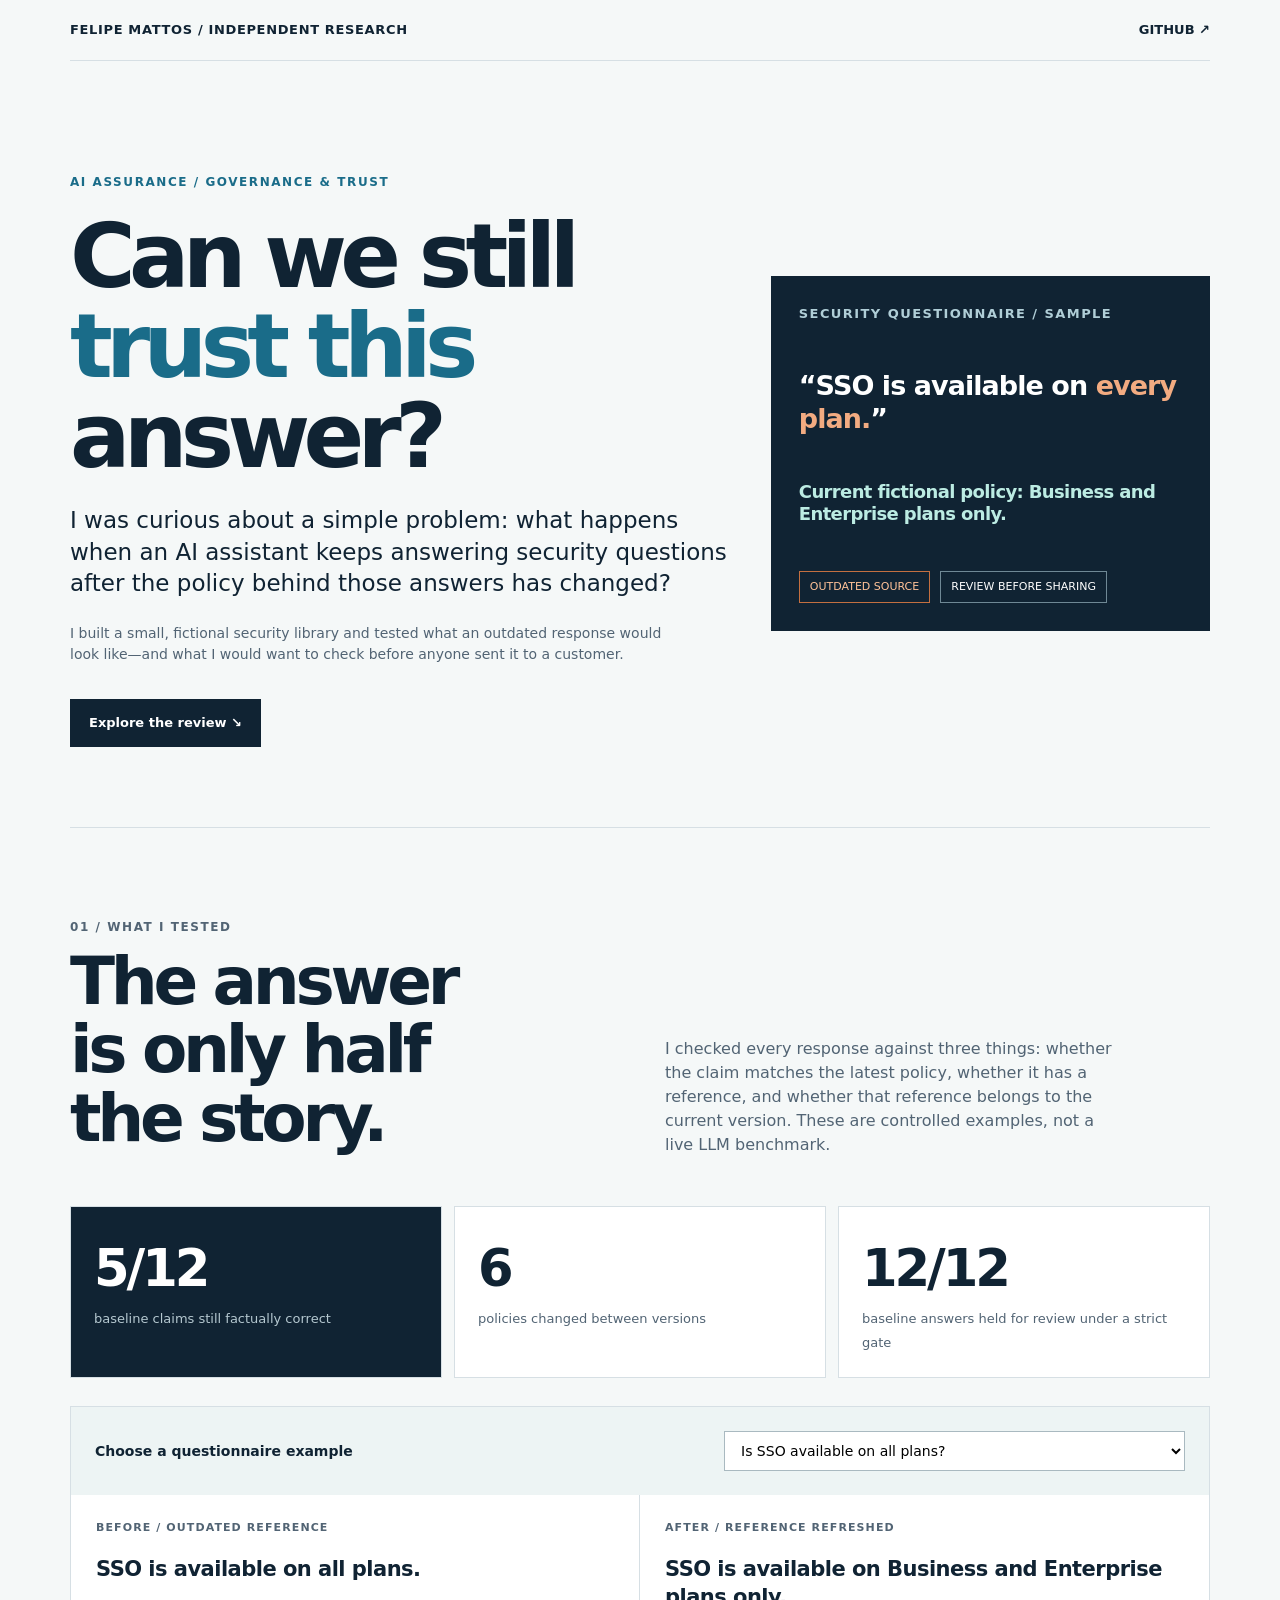
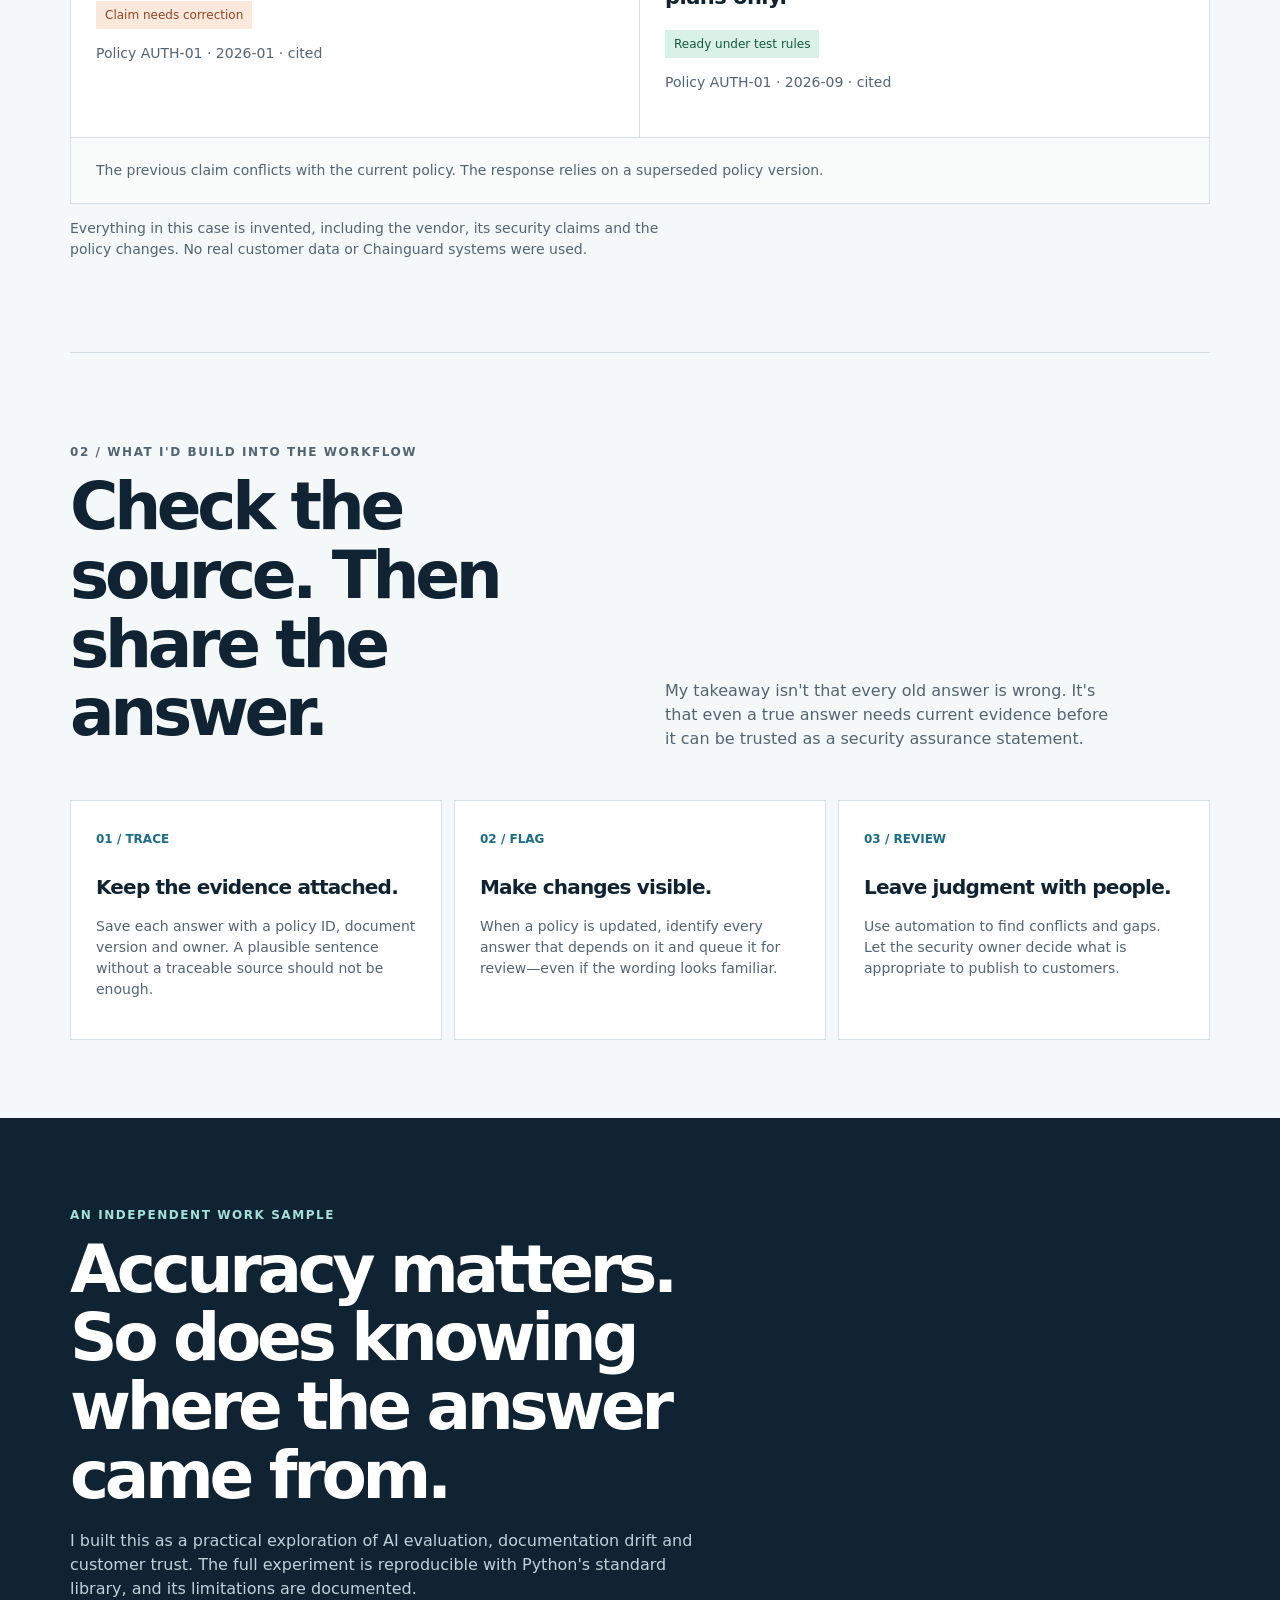
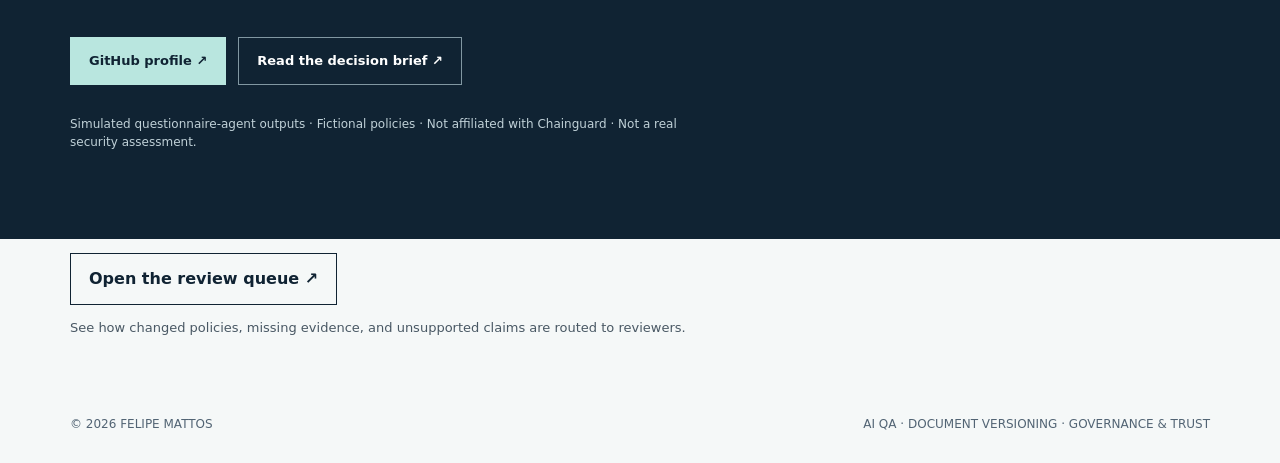
==== site/index.html @ 07eb904c "Build operational customer trust assurance prototype with evidence lineage and automated tests" ====
<!doctype html><html lang="en"><head><meta charset="utf-8"><meta name="viewport" content="width=device-width,initial-scale=1"><meta name="description" content="An independent, reproducible AI assurance case: what happens when questionnaire answers outlive the knowledge behind them?"><title>Can We Still Trust This Answer? — Felipe Mattos</title>
<style>
:root{--ink:#102333;--muted:#526474;--line:#d6dfe4;--paper:#f5f8f8;--blue:#1a6c89;--sea:#b9e6df;--orange:#c36f40}*{box-sizing:border-box}html{scroll-behavior:smooth}body{margin:0;background:var(--paper);color:var(--ink);font:16px/1.5 Inter,ui-sans-serif,system-ui,Segoe UI,Arial,sans-serif}a{color:inherit}.wrap{max-width:1140px;width:calc(100% - 48px);margin:auto}.top{display:flex;justify-content:space-between;align-items:center;padding:20px 0;border-bottom:1px solid var(--line);gap:20px}.brand{font-size:13px;font-weight:850;letter-spacing:.05em;text-transform:uppercase}.top a{font-size:13px;text-decoration:none;font-weight:650}.hero{padding:100px 0 80px;display:grid;grid-template-columns:1.2fr .8fr;align-items:center;gap:42px}.eyebrow{font-size:12px;letter-spacing:.13em;text-transform:uppercase;color:var(--blue);font-weight:850}h1{font-size:clamp(48px,7vw,95px);line-height:1.01;letter-spacing:-.075em;margin:20px 0 22px}h1 em{font-style:normal;color:var(--blue)}.lede{font-size:clamp(18px,2vw,23px);line-height:1.38;max-width:680px}.sub{color:var(--muted);font-size:14px;max-width:610px}.btn{display:inline-flex;align-items:center;gap:10px;padding:13px 18px;border:1px solid var(--ink);font-size:13px;font-weight:800;text-decoration:none;margin-top:20px}.btn.primary{background:var(--ink);color:white}.hero-art{background:var(--ink);color:white;min-height:355px;padding:28px;display:flex;flex-direction:column;justify-content:space-between}.prompt{font-size:13px;color:#b0ced7;text-transform:uppercase;letter-spacing:.11em;font-weight:700}.answer{font-size:27px;line-height:1.24;font-weight:750;letter-spacing:-.035em}.bad{color:#f2ab81}.hero-art-bottom{display:flex;gap:10px;flex-wrap:wrap}.tag{border:1px solid #6f8895;padding:7px 10px;font-size:11px}.tag.warn{border-color:var(--orange);color:#ffc298}.section{padding:78px 0;border-top:1px solid var(--line)}h2{font-size:clamp(35px,5.3vw,66px);line-height:1.04;letter-spacing:-.065em;margin:8px 0 19px}.section-header{display:grid;grid-template-columns:1fr 1fr;gap:50px;align-items:end;margin-bottom:33px}.section-header p{color:var(--muted);max-width:450px}.stats{display:grid;grid-template-columns:repeat(3,1fr);gap:12px;margin-bottom:28px}.stat{background:#fff;border:1px solid var(--line);padding:23px}.stat strong{font-size:clamp(33px,4vw,52px);letter-spacing:-.06em;display:block}.stat span{font-size:13px;color:var(--muted)}.stat:nth-child(1){background:var(--ink);color:white}.stat:nth-child(1) span{color:#b5c8d0}.review{background:white;border:1px solid var(--line);overflow:hidden}.review-head{background:#edf4f4;display:flex;align-items:center;gap:14px;justify-content:space-between;padding:24px;flex-wrap:wrap}.review-head label{font-size:14px;font-weight:750}select{border:1px solid #a9b9c0;background:white;padding:10px 12px;font:inherit;font-size:14px;max-width:100%;min-width:240px}.review-body{display:grid;grid-template-columns:1fr 1fr;gap:0}.before,.after{padding:25px;min-height:242px}.before{border-right:1px solid var(--line)}.label{font-size:11px;font-weight:850;letter-spacing:.1em;text-transform:uppercase;color:var(--muted)}.statement{font-size:21px;line-height:1.35;font-weight:690;letter-spacing:-.025em;margin:18px 0}.pill{font-size:12px;padding:5px 9px;background:#fbe8dc;color:#8f4621;display:inline-flex}.pill.ok{background:#daf1e8;color:#145941}.findings{padding:22px 25px;border-top:1px solid var(--line);background:#f9fbfb;font-size:14px;color:var(--muted)}.method-grid{display:grid;grid-template-columns:repeat(3,1fr);gap:12px}.method-card{background:white;border:1px solid var(--line);padding:25px}.method-card h3{font-size:20px;letter-spacing:-.04em;margin:22px 0 10px}.method-card p{font-size:14px;color:var(--muted)}.number{font-size:12px;color:var(--blue);font-weight:850}.dark{background:var(--ink);color:#fff;padding:76px 0}.dark h2{max-width:710px}.dark p{color:#c0d1d8;max-width:650px}.dark .btn{border-color:#8197a2;color:white}.dark .btn.primary{background:var(--sea);color:var(--ink);border-color:var(--sea)}footer{padding:30px 0;font-size:12px;color:var(--muted);display:flex;justify-content:space-between;gap:20px}button:focus-visible,a:focus-visible,select:focus-visible{outline:3px solid #08b6ca;outline-offset:4px}@media(max-width:760px){.wrap{width:calc(100% - 32px)}.hero{grid-template-columns:1fr;padding:65px 0}.hero-art{min-height:280px}.section{padding:54px 0}.section-header,.review-body{grid-template-columns:1fr}.section-header{gap:4px}.before{border-right:0;border-bottom:1px solid var(--line)}.stats,.method-grid{grid-template-columns:1fr}h1{letter-spacing:-.06em}footer{display:block}}@media(prefers-reduced-motion:reduce){html{scroll-behavior:auto}}
</style></head><body><div class="wrap"><header class="top"><div class="brand">FELIPE MATTOS / INDEPENDENT RESEARCH</div><a href="https://github.com/felipervm" target="_blank" rel="noopener noreferrer">GITHUB ↗</a></header><main><section class="hero"><div><p class="eyebrow">AI Assurance / Governance & Trust</p><h1>Can we still<br><em>trust this</em><br>answer?</h1><p class="lede">I was curious about a simple problem: what happens when an AI assistant keeps answering security questions after the policy behind those answers has changed?</p><p class="sub">I built a small, fictional security library and tested what an outdated response would look like—and what I would want to check before anyone sent it to a customer.</p><a class="btn primary" href="#test">Explore the review ↘</a></div><div class="hero-art"><div class="prompt">Security questionnaire / sample</div><div class="answer">“SSO is available on <span class="bad">every plan.</span>”</div><div class="answer" style="font-size:18px;color:#bcece3">Current fictional policy: Business and Enterprise plans only.</div><div class="hero-art-bottom"><span class="tag warn">OUTDATED SOURCE</span><span class="tag">REVIEW BEFORE SHARING</span></div></div></section><section class="section" id="test"><div class="section-header"><div><p class="eyebrow">01 / WHAT I TESTED</p><h2>The answer<br>is only half<br>the story.</h2></div><p>I checked every response against three things: whether the claim matches the latest policy, whether it has a reference, and whether that reference belongs to the current version. These are controlled examples, not a live LLM benchmark.</p></div><div class="stats"><div class="stat"><strong id="correct">5/12</strong><span>baseline claims still factually correct</span></div><div class="stat"><strong id="changes">6</strong><span>policies changed between versions</span></div><div class="stat"><strong id="review-count">12/12</strong><span>baseline answers held for review under a strict gate</span></div></div><div class="review"><div class="review-head"><label for="case-select">Choose a questionnaire example</label><select id="case-select"></select></div><div class="review-body"><article class="before"><div class="label">Before / Outdated reference</div><p id="old-answer" class="statement"></p><span class="pill" id="old-status">Needs review</span><p class="sub" id="old-source"></p></article><article class="after"><div class="label">After / Reference refreshed</div><p id="new-answer" class="statement"></p><span class="pill ok">Ready under test rules</span><p class="sub" id="new-source"></p></article></div><div class="findings" id="finding"></div></div><p class="sub">Everything in this case is invented, including the vendor, its security claims and the policy changes. No real customer data or Chainguard systems were used.</p></section><section class="section" id="method"><div class="section-header"><div><p class="eyebrow">02 / WHAT I'D BUILD INTO THE WORKFLOW</p><h2>Check the<br>source. Then<br>share the answer.</h2></div><p>My takeaway isn't that every old answer is wrong. It's that even a true answer needs current evidence before it can be trusted as a security assurance statement.</p></div><div class="method-grid"><article class="method-card"><span class="number">01 / TRACE</span><h3>Keep the evidence attached.</h3><p>Save each answer with a policy ID, document version and owner. A plausible sentence without a traceable source should not be enough.</p></article><article class="method-card"><span class="number">02 / FLAG</span><h3>Make changes visible.</h3><p>When a policy is updated, identify every answer that depends on it and queue it for review—even if the wording looks familiar.</p></article><article class="method-card"><span class="number">03 / REVIEW</span><h3>Leave judgment with people.</h3><p>Use automation to find conflicts and gaps. Let the security owner decide what is appropriate to publish to customers.</p></article></div></section></main></div><section class="dark"><div class="wrap"><p class="eyebrow" style="color:#a4e1d8">AN INDEPENDENT WORK SAMPLE</p><h2>Accuracy matters.<br>So does knowing<br>where the answer came from.</h2><p>I built this as a practical exploration of AI evaluation, documentation drift and customer trust. The full experiment is reproducible with Python's standard library, and its limitations are documented.</p><div style="display:flex;gap:12px;flex-wrap:wrap"><a class="btn primary" href="https://github.com/felipervm" target="_blank" rel="noopener noreferrer">GitHub profile ↗</a><a class="btn" href="../docs/decision_brief.md">Read the decision brief ↗</a></div><p style="font-size:12px;margin-top:30px">Simulated questionnaire-agent outputs · Fictional policies · Not affiliated with Chainguard · Not a real security assessment.</p></div></section><div class="wrap" style="padding:14px 0 35px"><a href="review-queue.html" style="display:inline-block;border:1px solid currentColor;padding:13px 18px;text-decoration:none;font-weight:700">Open the review queue ↗</a><p style="font-size:13px;opacity:.75">See how changed policies, missing evidence, and unsupported claims are routed to reviewers.</p></div><div class="wrap"><footer><span>© 2026 FELIPE MATTOS</span><span>AI QA · DOCUMENT VERSIONING · GOVERNANCE & TRUST</span></footer></div>
<script type="application/json" id="case-data">{"metadata":{"project":"Can We Still Trust This Answer?","vendor":"Northstar Cloud (fictional)","data":"Entirely fictional; rules-based fixture simulation, NOT a live LLM benchmark","old_version":"2026-01","current_version":"2026-09"},"change_log":{"changed_policies":["AUTH-01","DATA-02","INC-03","LOG-05","DELETE-11","ACCESS-12"],"unchanged_policies":6},"metrics":{"before_review":{"total":12,"accurate":5,"cited":11,"current_source":0,"publishable":0,"review_required":12},"after_refresh":{"total":12,"accurate":12,"cited":12,"current_source":12,"publishable":12,"review_required":0}},"cases":[{"phase":"before_review","policy_id":"AUTH-01","topic":"sso","question":"Is SSO available on all plans?","current_answer":"SSO is available on Business and Enterprise plans only.","answer":"SSO is available on all plans.","source_version":"2026-01","citation":"AUTH-01","evaluation":{"accurate":false,"cited":true,"current_source":false,"publishable":false,"findings":["answer_conflicts_with_current_policy","source_version_outdated"]}},{"phase":"after_refresh","policy_id":"AUTH-01","topic":"sso","question":"Is SSO available on all plans?","current_answer":"SSO is available on Business and Enterprise plans only.","answer":"SSO is available on Business and Enterprise plans only.","source_version":"2026-09","citation":"AUTH-01","evaluation":{"accurate":true,"cited":true,"current_source":true,"publishable":true,"findings":[]}},{"phase":"before_review","policy_id":"DATA-02","topic":"data_residency","question":"Where can customer data be hosted?","current_answer":"Customers can choose US or EU hosting.","answer":"Customer data is hosted in the United States only.","source_version":"2026-01","citation":"DATA-02","evaluation":{"accurate":false,"cited":true,"current_source":false,"publishable":false,"findings":["answer_conflicts_with_current_policy","source_version_outdated"]}},{"phase":"after_refresh","policy_id":"DATA-02","topic":"data_residency","question":"Where can customer data be hosted?","current_answer":"Customers can choose US or EU hosting.","answer":"Customers can choose US or EU hosting.","source_version":"2026-09","citation":"DATA-02","evaluation":{"accurate":true,"cited":true,"current_source":true,"publishable":true,"findings":[]}},{"phase":"before_review","policy_id":"INC-03","topic":"incident_notice","question":"What is the customer incident notification target?","current_answer":"Our notification target is within 48 hours of confirmation.","answer":"Our notification target is within 72 hours of confirmation.","source_version":"2026-01","citation":"INC-03","evaluation":{"accurate":false,"cited":true,"current_source":false,"publishable":false,"findings":["answer_conflicts_with_current_policy","source_version_outdated"]}},{"phase":"after_refresh","policy_id":"INC-03","topic":"incident_notice","question":"What is the customer incident notification target?","current_answer":"Our notification target is within 48 hours of confirmation.","answer":"Our notification target is within 48 hours of confirmation.","source_version":"2026-09","citation":"INC-03","evaluation":{"accurate":true,"cited":true,"current_source":true,"publishable":true,"findings":[]}},{"phase":"before_review","policy_id":"ENC-04","topic":"encryption","question":"Is customer data encrypted at rest?","current_answer":"Customer data is encrypted at rest.","answer":"Customer data is encrypted at rest.","source_version":"2026-01","citation":"ENC-04","evaluation":{"accurate":true,"cited":true,"current_source":false,"publishable":false,"findings":["source_version_outdated"]}},{"phase":"after_refresh","policy_id":"ENC-04","topic":"encryption","question":"Is customer data encrypted at rest?","current_answer":"Customer data is encrypted at rest.","answer":"Customer data is encrypted at rest.","source_version":"2026-09","citation":"ENC-04","evaluation":{"accurate":true,"cited":true,"current_source":true,"publishable":true,"findings":[]}},{"phase":"before_review","policy_id":"LOG-05","topic":"audit_logs","question":"How long are audit logs retained by default?","current_answer":"Audit logs are retained for 90 days by default.","answer":"Audit logs are retained for 30 days by default.","source_version":"2026-01","citation":"LOG-05","evaluation":{"accurate":false,"cited":true,"current_source":false,"publishable":false,"findings":["answer_conflicts_with_current_policy","source_version_outdated"]}},{"phase":"after_refresh","policy_id":"LOG-05","topic":"audit_logs","question":"How long are audit logs retained by default?","current_answer":"Audit logs are retained for 90 days by default.","answer":"Audit logs are retained for 90 days by default.","source_version":"2026-09","citation":"LOG-05","evaluation":{"accurate":true,"cited":true,"current_source":true,"publishable":true,"findings":[]}},{"phase":"before_review","policy_id":"SUB-06","topic":"subprocessor","question":"Where is the current subprocessor list maintained?","current_answer":"The current subprocessor list is maintained in the Trust Center.","answer":"The current subprocessor list is maintained in the Trust Center.","source_version":"2026-01","citation":"SUB-06","evaluation":{"accurate":true,"cited":true,"current_source":false,"publishable":false,"findings":["source_version_outdated"]}},{"phase":"after_refresh","policy_id":"SUB-06","topic":"subprocessor","question":"Where is the current subprocessor list maintained?","current_answer":"The current subprocessor list is maintained in the Trust Center.","answer":"The current subprocessor list is maintained in the Trust Center.","source_version":"2026-09","citation":"SUB-06","evaluation":{"accurate":true,"cited":true,"current_source":true,"publishable":true,"findings":[]}},{"phase":"before_review","policy_id":"MFA-07","topic":"mfa","question":"Is multi-factor authentication required for admin accounts?","current_answer":"MFA is required for admin accounts.","answer":"MFA is required for admin accounts.","source_version":"2026-01","citation":"MFA-07","evaluation":{"accurate":true,"cited":true,"current_source":false,"publishable":false,"findings":["source_version_outdated"]}},{"phase":"after_refresh","policy_id":"MFA-07","topic":"mfa","question":"Is multi-factor authentication required for admin accounts?","current_answer":"MFA is required for admin accounts.","answer":"MFA is required for admin accounts.","source_version":"2026-09","citation":"MFA-07","evaluation":{"accurate":true,"cited":true,"current_source":true,"publishable":true,"findings":[]}},{"phase":"before_review","policy_id":"BACK-08","topic":"backups","question":"How often are production backups performed?","current_answer":"Production backups are performed daily.","answer":"Production backups are performed daily.","source_version":"2026-01","citation":null,"evaluation":{"accurate":true,"cited":false,"current_source":false,"publishable":false,"findings":["citation_missing_or_wrong","source_version_outdated"]}},{"phase":"after_refresh","policy_id":"BACK-08","topic":"backups","question":"How often are production backups performed?","current_answer":"Production backups are performed daily.","answer":"Production backups are performed daily.","source_version":"2026-09","citation":"BACK-08","evaluation":{"accurate":true,"cited":true,"current_source":true,"publishable":true,"findings":[]}},{"phase":"before_review","policy_id":"EXPORT-09","topic":"exports","question":"Can customers export their audit log data?","current_answer":"Customers can export their audit logs.","answer":"This vendor is certified to ISO 27001.","source_version":"2026-01","citation":"EXPORT-09","evaluation":{"accurate":false,"cited":true,"current_source":false,"publishable":false,"findings":["answer_conflicts_with_current_policy","source_version_outdated"]}},{"phase":"after_refresh","policy_id":"EXPORT-09","topic":"exports","question":"Can customers export their audit log data?","current_answer":"Customers can export their audit logs.","answer":"Customers can export their audit logs.","source_version":"2026-09","citation":"EXPORT-09","evaluation":{"accurate":true,"cited":true,"current_source":true,"publishable":true,"findings":[]}},{"phase":"before_review","policy_id":"PENTEST-10","topic":"penetration_tests","question":"Are third-party penetration tests performed annually?","current_answer":"Independent penetration tests are performed annually.","answer":"Independent penetration tests are performed annually.","source_version":"2026-01","citation":"PENTEST-10","evaluation":{"accurate":true,"cited":true,"current_source":false,"publishable":false,"findings":["source_version_outdated"]}},{"phase":"after_refresh","policy_id":"PENTEST-10","topic":"penetration_tests","question":"Are third-party penetration tests performed annually?","current_answer":"Independent penetration tests are performed annually.","answer":"Independent penetration tests are performed annually.","source_version":"2026-09","citation":"PENTEST-10","evaluation":{"accurate":true,"cited":true,"current_source":true,"publishable":true,"findings":[]}},{"phase":"before_review","policy_id":"DELETE-11","topic":"data_deletion","question":"What is the deletion window after termination?","current_answer":"Customer data is deleted within 60 days after termination.","answer":"Customer data is deleted within 30 days after termination.","source_version":"2026-01","citation":"DELETE-11","evaluation":{"accurate":false,"cited":true,"current_source":false,"publishable":false,"findings":["answer_conflicts_with_current_policy","source_version_outdated"]}},{"phase":"after_refresh","policy_id":"DELETE-11","topic":"data_deletion","question":"What is the deletion window after termination?","current_answer":"Customer data is deleted within 60 days after termination.","answer":"Customer data is deleted within 60 days after termination.","source_version":"2026-09","citation":"DELETE-11","evaluation":{"accurate":true,"cited":true,"current_source":true,"publishable":true,"findings":[]}},{"phase":"before_review","policy_id":"ACCESS-12","topic":"access_reviews","question":"How frequently are privileged access reviews performed?","current_answer":"Privileged access reviews are performed monthly.","answer":"Privileged access reviews are performed quarterly.","source_version":"2026-01","citation":"ACCESS-12","evaluation":{"accurate":false,"cited":true,"current_source":false,"publishable":false,"findings":["answer_conflicts_with_current_policy","source_version_outdated"]}},{"phase":"after_refresh","policy_id":"ACCESS-12","topic":"access_reviews","question":"How frequently are privileged access reviews performed?","current_answer":"Privileged access reviews are performed monthly.","answer":"Privileged access reviews are performed monthly.","source_version":"2026-09","citation":"ACCESS-12","evaluation":{"accurate":true,"cited":true,"current_source":true,"publishable":true,"findings":[]}}]}</script><script>
'use strict';const payload=JSON.parse(document.getElementById('case-data').textContent);const before=payload.cases.filter(x=>x.phase==='before_review');const after=payload.cases.filter(x=>x.phase==='after_refresh');const selector=document.getElementById('case-select');const human={answer_conflicts_with_current_policy:'The previous claim conflicts with the current policy.',citation_missing_or_wrong:'The response is missing a valid policy reference.',source_version_outdated:'The response relies on a superseded policy version.'};before.forEach((row,i)=>{const o=document.createElement('option');o.value=String(i);o.textContent=row.question;selector.append(o)});function render(){const n=Number(selector.value)||0;const a=before[n],b=after[n];document.getElementById('old-answer').textContent=a.answer;document.getElementById('new-answer').textContent=b.answer;document.getElementById('old-source').textContent=`Policy ${a.policy_id} · ${a.source_version}${a.citation?' · cited':' · no citation'}`;document.getElementById('new-source').textContent=`Policy ${b.policy_id} · ${b.source_version} · cited`;document.getElementById('old-status').textContent=a.evaluation.accurate?'Evidence needs refreshing':'Claim needs correction';document.getElementById('finding').textContent=a.evaluation.findings.map(x=>human[x]||x).join(' ')}selector.addEventListener('change',render);document.getElementById('correct').textContent=`${payload.metrics.before_review.accurate}/12`;document.getElementById('changes').textContent=String(payload.change_log.changed_policies.length);document.getElementById('review-count').textContent=`${payload.metrics.before_review.review_required}/12`;render();</script></body></html>
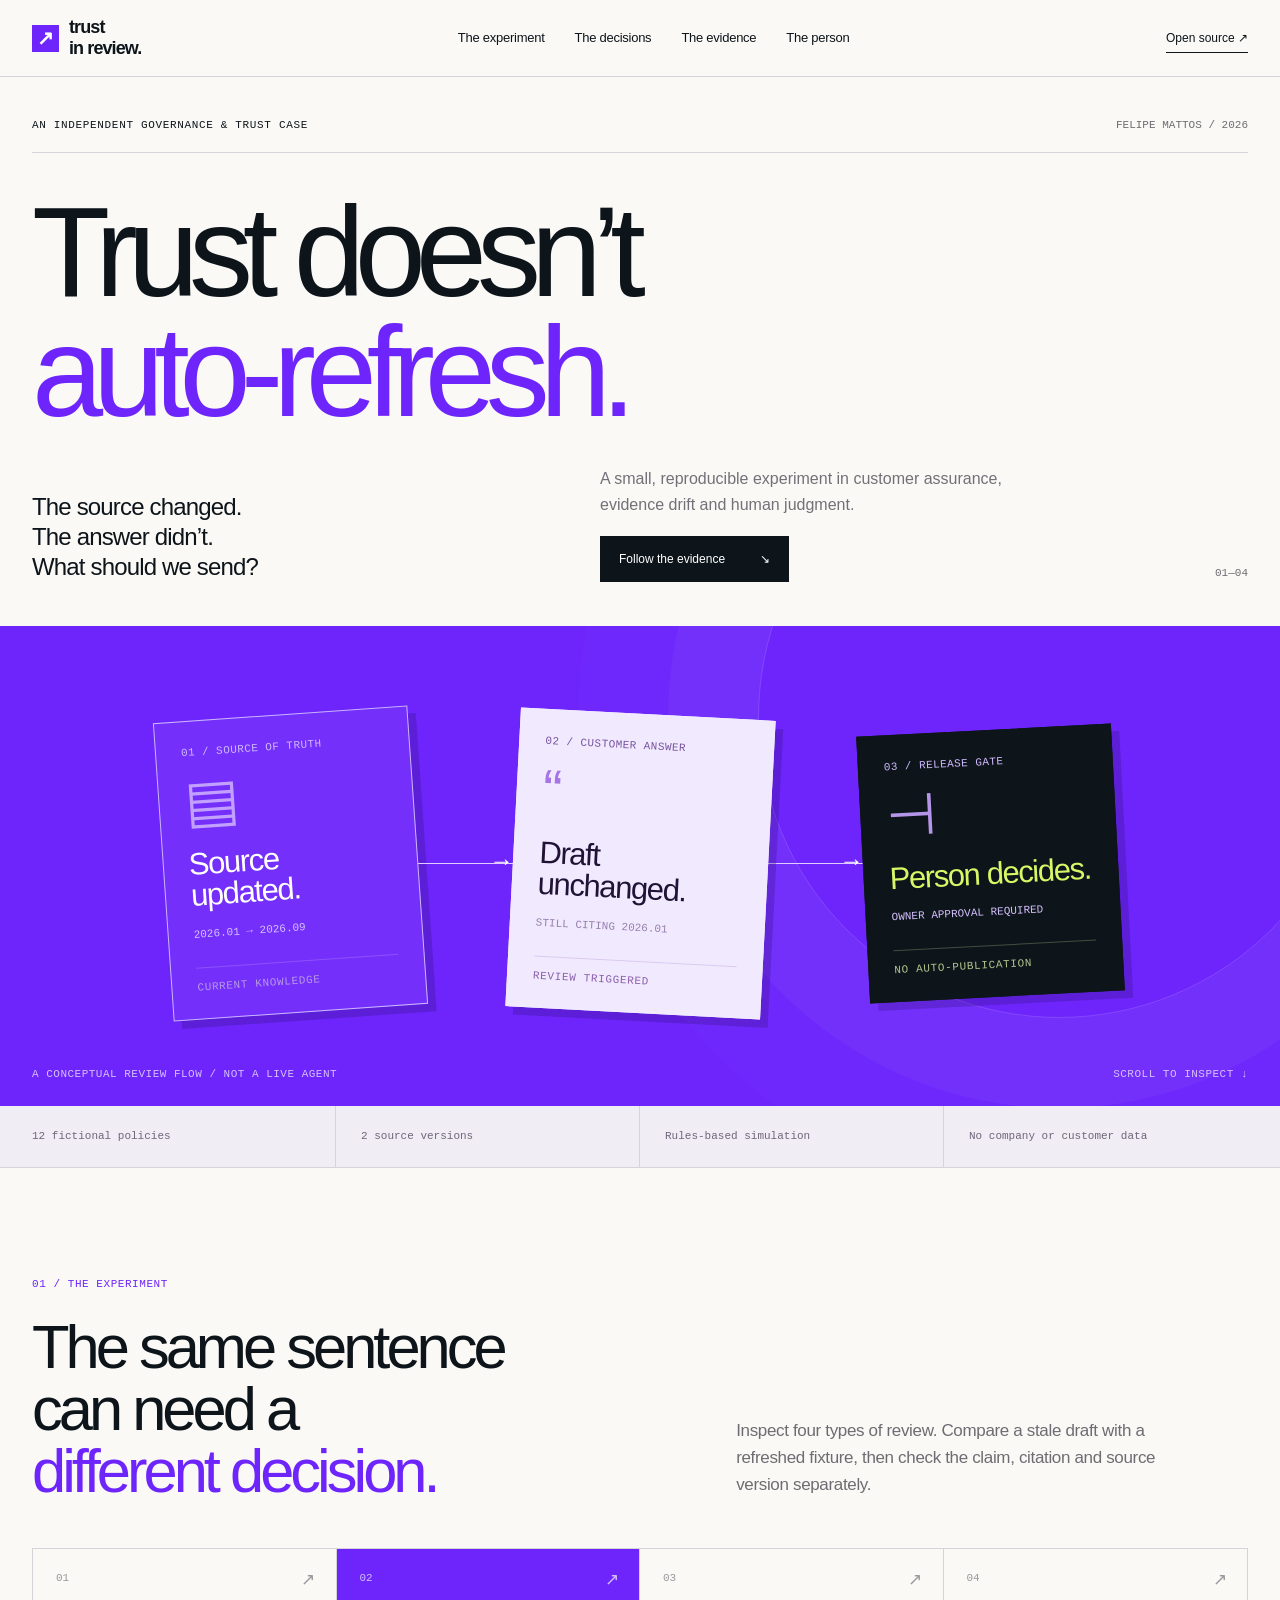
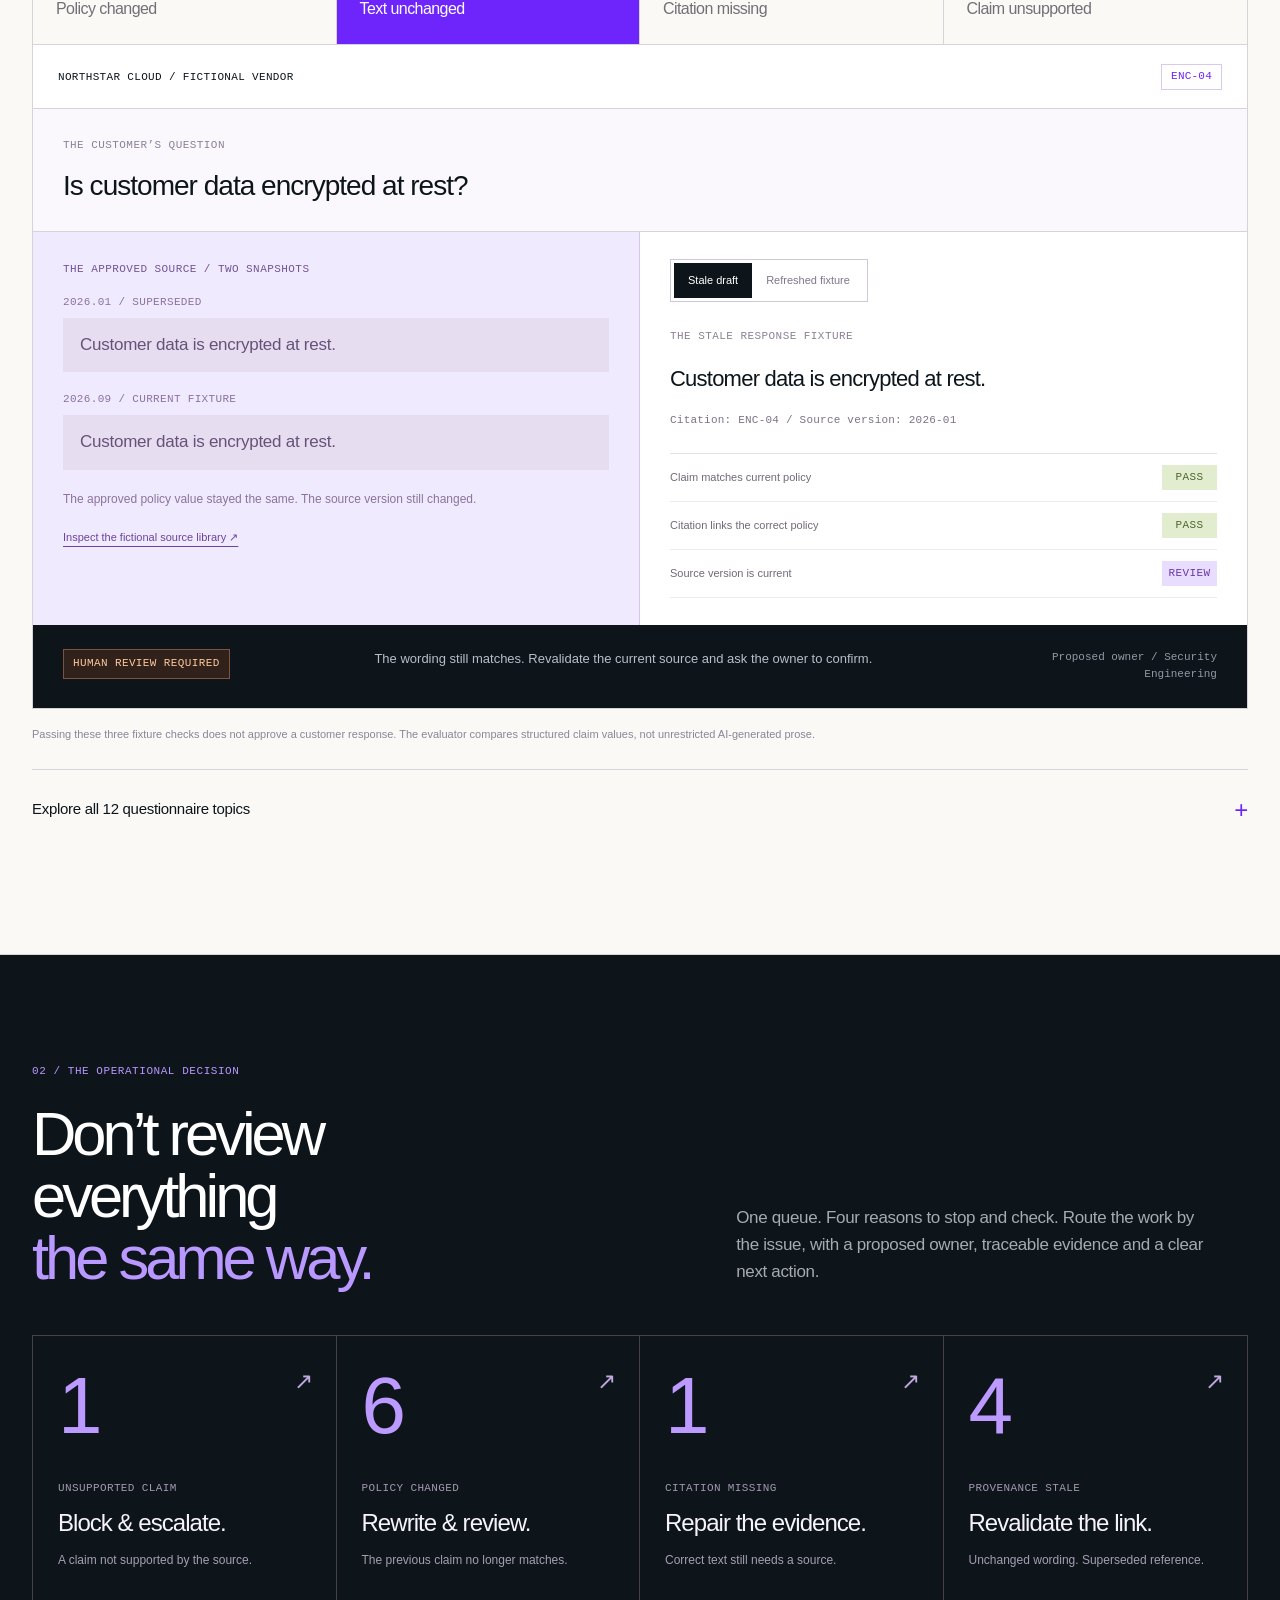
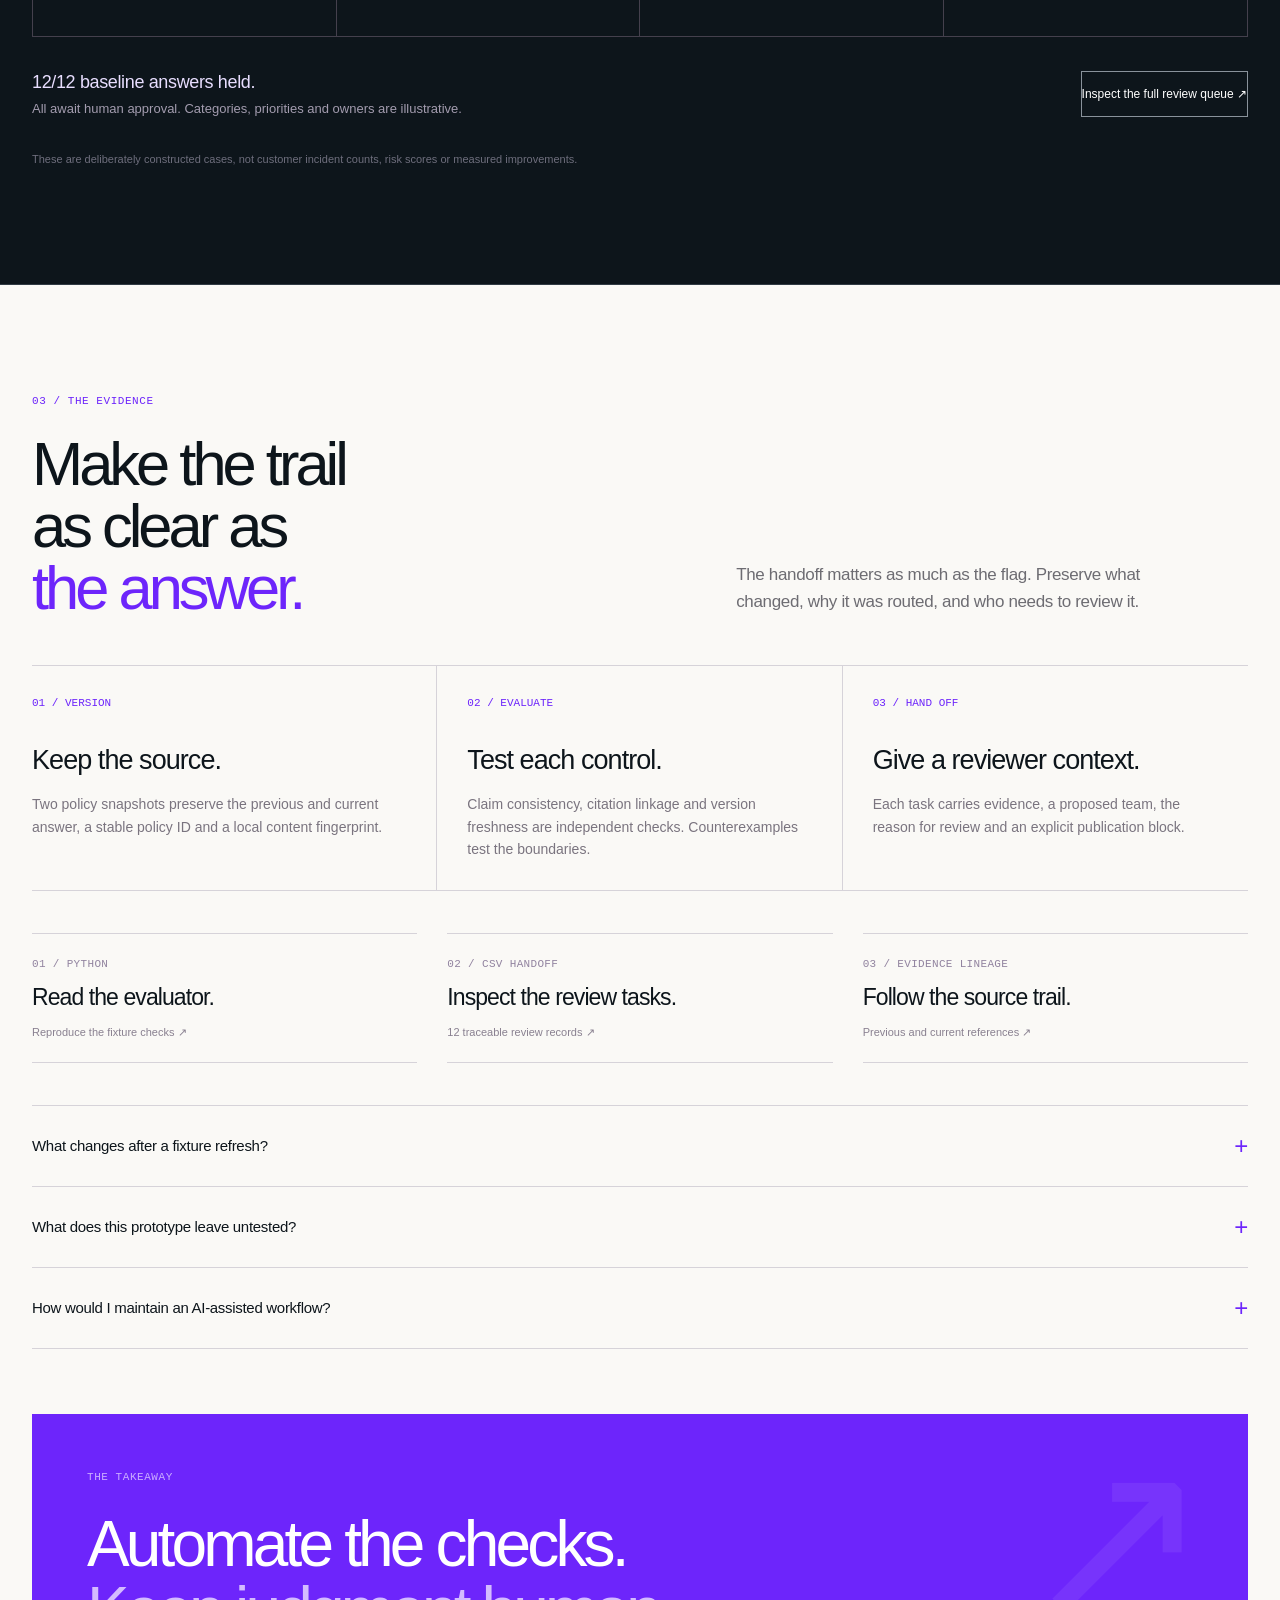
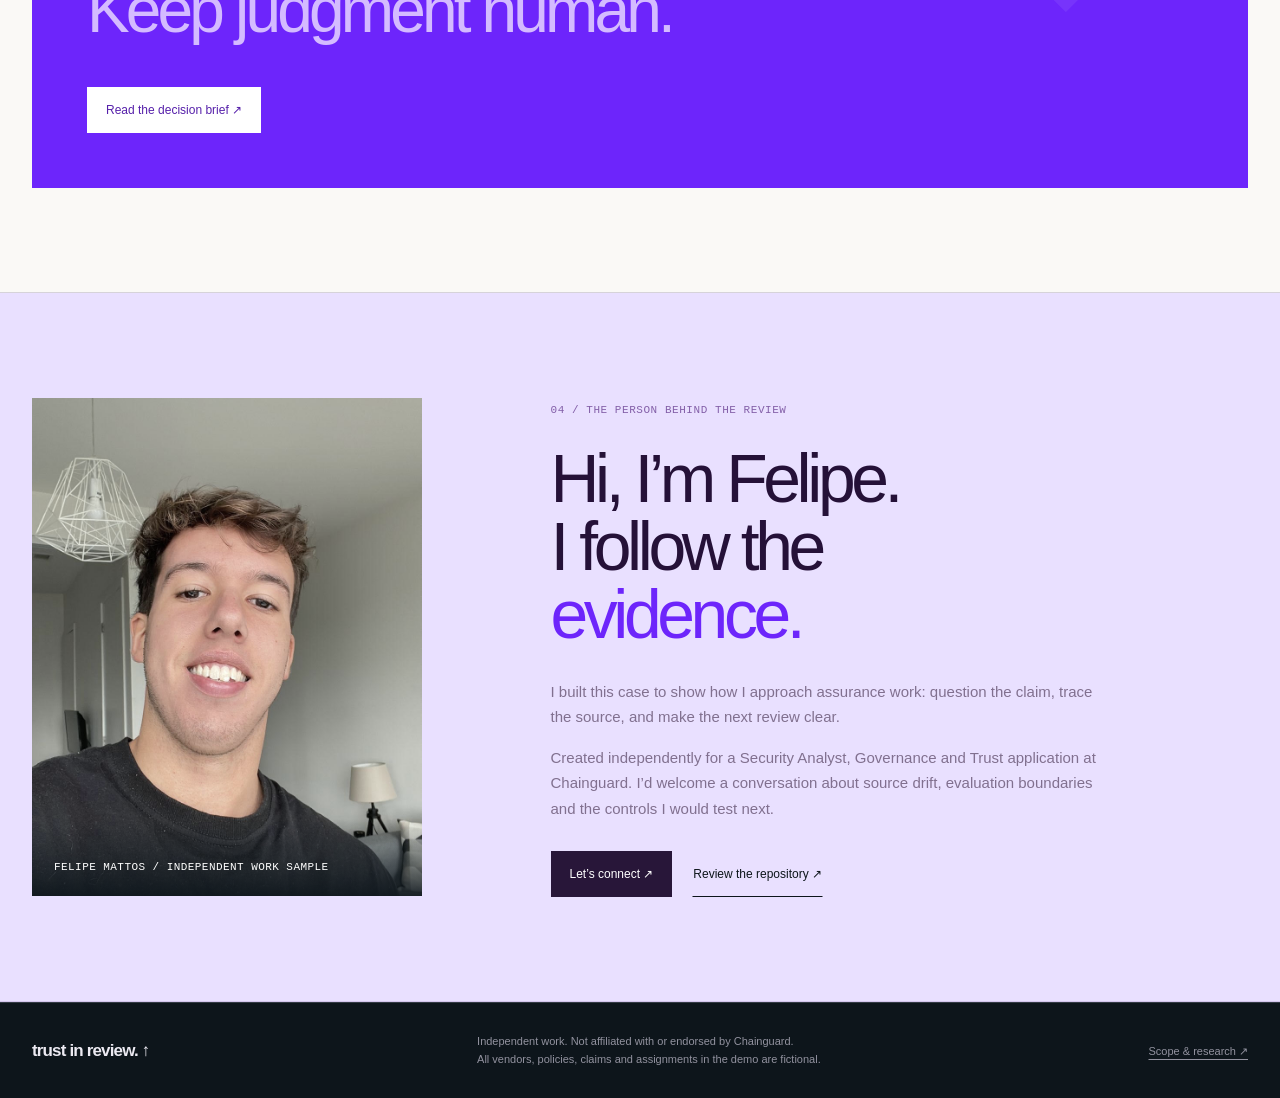
==== commit 11e03688: "Redesign assurance case with editorial art direction and evidence-led review explorer" ====
--- a/site/index.html
+++ b/site/index.html
@@ -1,6 +1,47 @@
-<!doctype html><html lang="en"><head><meta charset="utf-8"><meta name="viewport" content="width=device-width,initial-scale=1"><meta name="description" content="An independent, reproducible AI assurance case: what happens when questionnaire answers outlive the knowledge behind them?"><title>Can We Still Trust This Answer? — Felipe Mattos</title>
-<style>
-:root{--ink:#102333;--muted:#526474;--line:#d6dfe4;--paper:#f5f8f8;--blue:#1a6c89;--sea:#b9e6df;--orange:#c36f40}*{box-sizing:border-box}html{scroll-behavior:smooth}body{margin:0;background:var(--paper);color:var(--ink);font:16px/1.5 Inter,ui-sans-serif,system-ui,Segoe UI,Arial,sans-serif}a{color:inherit}.wrap{max-width:1140px;width:calc(100% - 48px);margin:auto}.top{display:flex;justify-content:space-between;align-items:center;padding:20px 0;border-bottom:1px solid var(--line);gap:20px}.brand{font-size:13px;font-weight:850;letter-spacing:.05em;text-transform:uppercase}.top a{font-size:13px;text-decoration:none;font-weight:650}.hero{padding:100px 0 80px;display:grid;grid-template-columns:1.2fr .8fr;align-items:center;gap:42px}.eyebrow{font-size:12px;letter-spacing:.13em;text-transform:uppercase;color:var(--blue);font-weight:850}h1{font-size:clamp(48px,7vw,95px);line-height:1.01;letter-spacing:-.075em;margin:20px 0 22px}h1 em{font-style:normal;color:var(--blue)}.lede{font-size:clamp(18px,2vw,23px);line-height:1.38;max-width:680px}.sub{color:var(--muted);font-size:14px;max-width:610px}.btn{display:inline-flex;align-items:center;gap:10px;padding:13px 18px;border:1px solid var(--ink);font-size:13px;font-weight:800;text-decoration:none;margin-top:20px}.btn.primary{background:var(--ink);color:white}.hero-art{background:var(--ink);color:white;min-height:355px;padding:28px;display:flex;flex-direction:column;justify-content:space-between}.prompt{font-size:13px;color:#b0ced7;text-transform:uppercase;letter-spacing:.11em;font-weight:700}.answer{font-size:27px;line-height:1.24;font-weight:750;letter-spacing:-.035em}.bad{color:#f2ab81}.hero-art-bottom{display:flex;gap:10px;flex-wrap:wrap}.tag{border:1px solid #6f8895;padding:7px 10px;font-size:11px}.tag.warn{border-color:var(--orange);color:#ffc298}.section{padding:78px 0;border-top:1px solid var(--line)}h2{font-size:clamp(35px,5.3vw,66px);line-height:1.04;letter-spacing:-.065em;margin:8px 0 19px}.section-header{display:grid;grid-template-columns:1fr 1fr;gap:50px;align-items:end;margin-bottom:33px}.section-header p{color:var(--muted);max-width:450px}.stats{display:grid;grid-template-columns:repeat(3,1fr);gap:12px;margin-bottom:28px}.stat{background:#fff;border:1px solid var(--line);padding:23px}.stat strong{font-size:clamp(33px,4vw,52px);letter-spacing:-.06em;display:block}.stat span{font-size:13px;color:var(--muted)}.stat:nth-child(1){background:var(--ink);color:white}.stat:nth-child(1) span{color:#b5c8d0}.review{background:white;border:1px solid var(--line);overflow:hidden}.review-head{background:#edf4f4;display:flex;align-items:center;gap:14px;justify-content:space-between;padding:24px;flex-wrap:wrap}.review-head label{font-size:14px;font-weight:750}select{border:1px solid #a9b9c0;background:white;padding:10px 12px;font:inherit;font-size:14px;max-width:100%;min-width:240px}.review-body{display:grid;grid-template-columns:1fr 1fr;gap:0}.before,.after{padding:25px;min-height:242px}.before{border-right:1px solid var(--line)}.label{font-size:11px;font-weight:850;letter-spacing:.1em;text-transform:uppercase;color:var(--muted)}.statement{font-size:21px;line-height:1.35;font-weight:690;letter-spacing:-.025em;margin:18px 0}.pill{font-size:12px;padding:5px 9px;background:#fbe8dc;color:#8f4621;display:inline-flex}.pill.ok{background:#daf1e8;color:#145941}.findings{padding:22px 25px;border-top:1px solid var(--line);background:#f9fbfb;font-size:14px;color:var(--muted)}.method-grid{display:grid;grid-template-columns:repeat(3,1fr);gap:12px}.method-card{background:white;border:1px solid var(--line);padding:25px}.method-card h3{font-size:20px;letter-spacing:-.04em;margin:22px 0 10px}.method-card p{font-size:14px;color:var(--muted)}.number{font-size:12px;color:var(--blue);font-weight:850}.dark{background:var(--ink);color:#fff;padding:76px 0}.dark h2{max-width:710px}.dark p{color:#c0d1d8;max-width:650px}.dark .btn{border-color:#8197a2;color:white}.dark .btn.primary{background:var(--sea);color:var(--ink);border-color:var(--sea)}footer{padding:30px 0;font-size:12px;color:var(--muted);display:flex;justify-content:space-between;gap:20px}button:focus-visible,a:focus-visible,select:focus-visible{outline:3px solid #08b6ca;outline-offset:4px}@media(max-width:760px){.wrap{width:calc(100% - 32px)}.hero{grid-template-columns:1fr;padding:65px 0}.hero-art{min-height:280px}.section{padding:54px 0}.section-header,.review-body{grid-template-columns:1fr}.section-header{gap:4px}.before{border-right:0;border-bottom:1px solid var(--line)}.stats,.method-grid{grid-template-columns:1fr}h1{letter-spacing:-.06em}footer{display:block}}@media(prefers-reduced-motion:reduce){html{scroll-behavior:auto}}
-</style></head><body><div class="wrap"><header class="top"><div class="brand">FELIPE MATTOS / INDEPENDENT RESEARCH</div><a href="https://github.com/felipervm" target="_blank" rel="noopener noreferrer">GITHUB ↗</a></header><main><section class="hero"><div><p class="eyebrow">AI Assurance / Governance & Trust</p><h1>Can we still<br><em>trust this</em><br>answer?</h1><p class="lede">I was curious about a simple problem: what happens when an AI assistant keeps answering security questions after the policy behind those answers has changed?</p><p class="sub">I built a small, fictional security library and tested what an outdated response would look like—and what I would want to check before anyone sent it to a customer.</p><a class="btn primary" href="#test">Explore the review ↘</a></div><div class="hero-art"><div class="prompt">Security questionnaire / sample</div><div class="answer">“SSO is available on <span class="bad">every plan.</span>”</div><div class="answer" style="font-size:18px;color:#bcece3">Current fictional policy: Business and Enterprise plans only.</div><div class="hero-art-bottom"><span class="tag warn">OUTDATED SOURCE</span><span class="tag">REVIEW BEFORE SHARING</span></div></div></section><section class="section" id="test"><div class="section-header"><div><p class="eyebrow">01 / WHAT I TESTED</p><h2>The answer<br>is only half<br>the story.</h2></div><p>I checked every response against three things: whether the claim matches the latest policy, whether it has a reference, and whether that reference belongs to the current version. These are controlled examples, not a live LLM benchmark.</p></div><div class="stats"><div class="stat"><strong id="correct">5/12</strong><span>baseline claims still factually correct</span></div><div class="stat"><strong id="changes">6</strong><span>policies changed between versions</span></div><div class="stat"><strong id="review-count">12/12</strong><span>baseline answers held for review under a strict gate</span></div></div><div class="review"><div class="review-head"><label for="case-select">Choose a questionnaire example</label><select id="case-select"></select></div><div class="review-body"><article class="before"><div class="label">Before / Outdated reference</div><p id="old-answer" class="statement"></p><span class="pill" id="old-status">Needs review</span><p class="sub" id="old-source"></p></article><article class="after"><div class="label">After / Reference refreshed</div><p id="new-answer" class="statement"></p><span class="pill ok">Ready under test rules</span><p class="sub" id="new-source"></p></article></div><div class="findings" id="finding"></div></div><p class="sub">Everything in this case is invented, including the vendor, its security claims and the policy changes. No real customer data or Chainguard systems were used.</p></section><section class="section" id="method"><div class="section-header"><div><p class="eyebrow">02 / WHAT I'D BUILD INTO THE WORKFLOW</p><h2>Check the<br>source. Then<br>share the answer.</h2></div><p>My takeaway isn't that every old answer is wrong. It's that even a true answer needs current evidence before it can be trusted as a security assurance statement.</p></div><div class="method-grid"><article class="method-card"><span class="number">01 / TRACE</span><h3>Keep the evidence attached.</h3><p>Save each answer with a policy ID, document version and owner. A plausible sentence without a traceable source should not be enough.</p></article><article class="method-card"><span class="number">02 / FLAG</span><h3>Make changes visible.</h3><p>When a policy is updated, identify every answer that depends on it and queue it for review—even if the wording looks familiar.</p></article><article class="method-card"><span class="number">03 / REVIEW</span><h3>Leave judgment with people.</h3><p>Use automation to find conflicts and gaps. Let the security owner decide what is appropriate to publish to customers.</p></article></div></section></main></div><section class="dark"><div class="wrap"><p class="eyebrow" style="color:#a4e1d8">AN INDEPENDENT WORK SAMPLE</p><h2>Accuracy matters.<br>So does knowing<br>where the answer came from.</h2><p>I built this as a practical exploration of AI evaluation, documentation drift and customer trust. The full experiment is reproducible with Python's standard library, and its limitations are documented.</p><div style="display:flex;gap:12px;flex-wrap:wrap"><a class="btn primary" href="https://github.com/felipervm" target="_blank" rel="noopener noreferrer">GitHub profile ↗</a><a class="btn" href="../docs/decision_brief.md">Read the decision brief ↗</a></div><p style="font-size:12px;margin-top:30px">Simulated questionnaire-agent outputs · Fictional policies · Not affiliated with Chainguard · Not a real security assessment.</p></div></section><div class="wrap" style="padding:14px 0 35px"><a href="review-queue.html" style="display:inline-block;border:1px solid currentColor;padding:13px 18px;text-decoration:none;font-weight:700">Open the review queue ↗</a><p style="font-size:13px;opacity:.75">See how changed policies, missing evidence, and unsupported claims are routed to reviewers.</p></div><div class="wrap"><footer><span>© 2026 FELIPE MATTOS</span><span>AI QA · DOCUMENT VERSIONING · GOVERNANCE & TRUST</span></footer></div>
-<script type="application/json" id="case-data">{"metadata":{"project":"Can We Still Trust This Answer?","vendor":"Northstar Cloud (fictional)","data":"Entirely fictional; rules-based fixture simulation, NOT a live LLM benchmark","old_version":"2026-01","current_version":"2026-09"},"change_log":{"changed_policies":["AUTH-01","DATA-02","INC-03","LOG-05","DELETE-11","ACCESS-12"],"unchanged_policies":6},"metrics":{"before_review":{"total":12,"accurate":5,"cited":11,"current_source":0,"publishable":0,"review_required":12},"after_refresh":{"total":12,"accurate":12,"cited":12,"current_source":12,"publishable":12,"review_required":0}},"cases":[{"phase":"before_review","policy_id":"AUTH-01","topic":"sso","question":"Is SSO available on all plans?","current_answer":"SSO is available on Business and Enterprise plans only.","answer":"SSO is available on all plans.","source_version":"2026-01","citation":"AUTH-01","evaluation":{"accurate":false,"cited":true,"current_source":false,"publishable":false,"findings":["answer_conflicts_with_current_policy","source_version_outdated"]}},{"phase":"after_refresh","policy_id":"AUTH-01","topic":"sso","question":"Is SSO available on all plans?","current_answer":"SSO is available on Business and Enterprise plans only.","answer":"SSO is available on Business and Enterprise plans only.","source_version":"2026-09","citation":"AUTH-01","evaluation":{"accurate":true,"cited":true,"current_source":true,"publishable":true,"findings":[]}},{"phase":"before_review","policy_id":"DATA-02","topic":"data_residency","question":"Where can customer data be hosted?","current_answer":"Customers can choose US or EU hosting.","answer":"Customer data is hosted in the United States only.","source_version":"2026-01","citation":"DATA-02","evaluation":{"accurate":false,"cited":true,"current_source":false,"publishable":false,"findings":["answer_conflicts_with_current_policy","source_version_outdated"]}},{"phase":"after_refresh","policy_id":"DATA-02","topic":"data_residency","question":"Where can customer data be hosted?","current_answer":"Customers can choose US or EU hosting.","answer":"Customers can choose US or EU hosting.","source_version":"2026-09","citation":"DATA-02","evaluation":{"accurate":true,"cited":true,"current_source":true,"publishable":true,"findings":[]}},{"phase":"before_review","policy_id":"INC-03","topic":"incident_notice","question":"What is the customer incident notification target?","current_answer":"Our notification target is within 48 hours of confirmation.","answer":"Our notification target is within 72 hours of confirmation.","source_version":"2026-01","citation":"INC-03","evaluation":{"accurate":false,"cited":true,"current_source":false,"publishable":false,"findings":["answer_conflicts_with_current_policy","source_version_outdated"]}},{"phase":"after_refresh","policy_id":"INC-03","topic":"incident_notice","question":"What is the customer incident notification target?","current_answer":"Our notification target is within 48 hours of confirmation.","answer":"Our notification target is within 48 hours of confirmation.","source_version":"2026-09","citation":"INC-03","evaluation":{"accurate":true,"cited":true,"current_source":true,"publishable":true,"findings":[]}},{"phase":"before_review","policy_id":"ENC-04","topic":"encryption","question":"Is customer data encrypted at rest?","current_answer":"Customer data is encrypted at rest.","answer":"Customer data is encrypted at rest.","source_version":"2026-01","citation":"ENC-04","evaluation":{"accurate":true,"cited":true,"current_source":false,"publishable":false,"findings":["source_version_outdated"]}},{"phase":"after_refresh","policy_id":"ENC-04","topic":"encryption","question":"Is customer data encrypted at rest?","current_answer":"Customer data is encrypted at rest.","answer":"Customer data is encrypted at rest.","source_version":"2026-09","citation":"ENC-04","evaluation":{"accurate":true,"cited":true,"current_source":true,"publishable":true,"findings":[]}},{"phase":"before_review","policy_id":"LOG-05","topic":"audit_logs","question":"How long are audit logs retained by default?","current_answer":"Audit logs are retained for 90 days by default.","answer":"Audit logs are retained for 30 days by default.","source_version":"2026-01","citation":"LOG-05","evaluation":{"accurate":false,"cited":true,"current_source":false,"publishable":false,"findings":["answer_conflicts_with_current_policy","source_version_outdated"]}},{"phase":"after_refresh","policy_id":"LOG-05","topic":"audit_logs","question":"How long are audit logs retained by default?","current_answer":"Audit logs are retained for 90 days by default.","answer":"Audit logs are retained for 90 days by default.","source_version":"2026-09","citation":"LOG-05","evaluation":{"accurate":true,"cited":true,"current_source":true,"publishable":true,"findings":[]}},{"phase":"before_review","policy_id":"SUB-06","topic":"subprocessor","question":"Where is the current subprocessor list maintained?","current_answer":"The current subprocessor list is maintained in the Trust Center.","answer":"The current subprocessor list is maintained in the Trust Center.","source_version":"2026-01","citation":"SUB-06","evaluation":{"accurate":true,"cited":true,"current_source":false,"publishable":false,"findings":["source_version_outdated"]}},{"phase":"after_refresh","policy_id":"SUB-06","topic":"subprocessor","question":"Where is the current subprocessor list maintained?","current_answer":"The current subprocessor list is maintained in the Trust Center.","answer":"The current subprocessor list is maintained in the Trust Center.","source_version":"2026-09","citation":"SUB-06","evaluation":{"accurate":true,"cited":true,"current_source":true,"publishable":true,"findings":[]}},{"phase":"before_review","policy_id":"MFA-07","topic":"mfa","question":"Is multi-factor authentication required for admin accounts?","current_answer":"MFA is required for admin accounts.","answer":"MFA is required for admin accounts.","source_version":"2026-01","citation":"MFA-07","evaluation":{"accurate":true,"cited":true,"current_source":false,"publishable":false,"findings":["source_version_outdated"]}},{"phase":"after_refresh","policy_id":"MFA-07","topic":"mfa","question":"Is multi-factor authentication required for admin accounts?","current_answer":"MFA is required for admin accounts.","answer":"MFA is required for admin accounts.","source_version":"2026-09","citation":"MFA-07","evaluation":{"accurate":true,"cited":true,"current_source":true,"publishable":true,"findings":[]}},{"phase":"before_review","policy_id":"BACK-08","topic":"backups","question":"How often are production backups performed?","current_answer":"Production backups are performed daily.","answer":"Production backups are performed daily.","source_version":"2026-01","citation":null,"evaluation":{"accurate":true,"cited":false,"current_source":false,"publishable":false,"findings":["citation_missing_or_wrong","source_version_outdated"]}},{"phase":"after_refresh","policy_id":"BACK-08","topic":"backups","question":"How often are production backups performed?","current_answer":"Production backups are performed daily.","answer":"Production backups are performed daily.","source_version":"2026-09","citation":"BACK-08","evaluation":{"accurate":true,"cited":true,"current_source":true,"publishable":true,"findings":[]}},{"phase":"before_review","policy_id":"EXPORT-09","topic":"exports","question":"Can customers export their audit log data?","current_answer":"Customers can export their audit logs.","answer":"This vendor is certified to ISO 27001.","source_version":"2026-01","citation":"EXPORT-09","evaluation":{"accurate":false,"cited":true,"current_source":false,"publishable":false,"findings":["answer_conflicts_with_current_policy","source_version_outdated"]}},{"phase":"after_refresh","policy_id":"EXPORT-09","topic":"exports","question":"Can customers export their audit log data?","current_answer":"Customers can export their audit logs.","answer":"Customers can export their audit logs.","source_version":"2026-09","citation":"EXPORT-09","evaluation":{"accurate":true,"cited":true,"current_source":true,"publishable":true,"findings":[]}},{"phase":"before_review","policy_id":"PENTEST-10","topic":"penetration_tests","question":"Are third-party penetration tests performed annually?","current_answer":"Independent penetration tests are performed annually.","answer":"Independent penetration tests are performed annually.","source_version":"2026-01","citation":"PENTEST-10","evaluation":{"accurate":true,"cited":true,"current_source":false,"publishable":false,"findings":["source_version_outdated"]}},{"phase":"after_refresh","policy_id":"PENTEST-10","topic":"penetration_tests","question":"Are third-party penetration tests performed annually?","current_answer":"Independent penetration tests are performed annually.","answer":"Independent penetration tests are performed annually.","source_version":"2026-09","citation":"PENTEST-10","evaluation":{"accurate":true,"cited":true,"current_source":true,"publishable":true,"findings":[]}},{"phase":"before_review","policy_id":"DELETE-11","topic":"data_deletion","question":"What is the deletion window after termination?","current_answer":"Customer data is deleted within 60 days after termination.","answer":"Customer data is deleted within 30 days after termination.","source_version":"2026-01","citation":"DELETE-11","evaluation":{"accurate":false,"cited":true,"current_source":false,"publishable":false,"findings":["answer_conflicts_with_current_policy","source_version_outdated"]}},{"phase":"after_refresh","policy_id":"DELETE-11","topic":"data_deletion","question":"What is the deletion window after termination?","current_answer":"Customer data is deleted within 60 days after termination.","answer":"Customer data is deleted within 60 days after termination.","source_version":"2026-09","citation":"DELETE-11","evaluation":{"accurate":true,"cited":true,"current_source":true,"publishable":true,"findings":[]}},{"phase":"before_review","policy_id":"ACCESS-12","topic":"access_reviews","question":"How frequently are privileged access reviews performed?","current_answer":"Privileged access reviews are performed monthly.","answer":"Privileged access reviews are performed quarterly.","source_version":"2026-01","citation":"ACCESS-12","evaluation":{"accurate":false,"cited":true,"current_source":false,"publishable":false,"findings":["answer_conflicts_with_current_policy","source_version_outdated"]}},{"phase":"after_refresh","policy_id":"ACCESS-12","topic":"access_reviews","question":"How frequently are privileged access reviews performed?","current_answer":"Privileged access reviews are performed monthly.","answer":"Privileged access reviews are performed monthly.","source_version":"2026-09","citation":"ACCESS-12","evaluation":{"accurate":true,"cited":true,"current_source":true,"publishable":true,"findings":[]}}]}</script><script>
-'use strict';const payload=JSON.parse(document.getElementById('case-data').textContent);const before=payload.cases.filter(x=>x.phase==='before_review');const after=payload.cases.filter(x=>x.phase==='after_refresh');const selector=document.getElementById('case-select');const human={answer_conflicts_with_current_policy:'The previous claim conflicts with the current policy.',citation_missing_or_wrong:'The response is missing a valid policy reference.',source_version_outdated:'The response relies on a superseded policy version.'};before.forEach((row,i)=>{const o=document.createElement('option');o.value=String(i);o.textContent=row.question;selector.append(o)});function render(){const n=Number(selector.value)||0;const a=before[n],b=after[n];document.getElementById('old-answer').textContent=a.answer;document.getElementById('new-answer').textContent=b.answer;document.getElementById('old-source').textContent=`Policy ${a.policy_id} · ${a.source_version}${a.citation?' · cited':' · no citation'}`;document.getElementById('new-source').textContent=`Policy ${b.policy_id} · ${b.source_version} · cited`;document.getElementById('old-status').textContent=a.evaluation.accurate?'Evidence needs refreshing':'Claim needs correction';document.getElementById('finding').textContent=a.evaluation.findings.map(x=>human[x]||x).join(' ')}selector.addEventListener('change',render);document.getElementById('correct').textContent=`${payload.metrics.before_review.accurate}/12`;document.getElementById('changes').textContent=String(payload.change_log.changed_policies.length);document.getElementById('review-count').textContent=`${payload.metrics.before_review.review_required}/12`;render();</script></body></html>+<!doctype html><html lang="en"><head><meta charset="utf-8"><meta name="viewport" content="width=device-width,initial-scale=1"><meta name="theme-color" content="#6926ff"><title>Can We Still Trust This Answer? — Felipe Mattos</title><meta name="description" content="An independent Governance and Trust case: trace changing evidence, inspect security answers, and route the right review. Fictional policies; reproducible Python."><style>:root{--ink:#0d151b;--paper:#faf9f6;--white:#fff;--violet:#6d25fb;--violet-dark:#401090;--lavender:#e4d8ff;--muted:#6d6c72;--line:#d6d3d9;--lime:#d8f766;--orange:#ffaf83;--font:Arial,Helvetica,sans-serif;--mono:ui-monospace,SFMono-Regular,Consolas,monospace}*{box-sizing:border-box}html{scroll-behavior:smooth;scroll-padding-top:85px}body{margin:0;color:var(--ink);background:var(--paper);font:16px/1.5 var(--font);-webkit-font-smoothing:antialiased}a{color:inherit;text-underline-offset:4px}button,input,select{font:inherit}button,a,summary{-webkit-tap-highlight-color:transparent}button{cursor:pointer}button:disabled{cursor:default}a:focus-visible,button:focus-visible,input:focus-visible,summary:focus-visible,select:focus-visible{outline:3px solid #a677ff;outline-offset:5px}img,svg{display:block;max-width:100%}h1,h2,h3,p{margin-top:0}h1,h2,h3{font-weight:500}h1,h2{letter-spacing:-.065em}h3{letter-spacing:-.035em}button{border-radius:0}.wrap{width:calc(100% - 64px);max-width:1440px;margin-inline:auto}.sr-only{position:absolute;width:1px;height:1px;padding:0;margin:-1px;overflow:hidden;clip:rect(0,0,0,0);white-space:nowrap;border:0}.skip{position:fixed;top:-90px;left:20px;background:var(--lime);padding:12px 20px;z-index:100}.skip:focus{top:10px}.site-header{position:sticky;top:0;z-index:40;background:#faf9f6f2;border-bottom:1px solid var(--line);backdrop-filter:blur(15px)}.header-inner,.site-header>.wrap{min-height:76px;display:flex;align-items:center;justify-content:space-between;gap:35px}.brand{display:inline-flex;align-items:center;gap:10px;font-size:18px;font-weight:600;letter-spacing:-.05em;text-decoration:none;line-height:1.15}.brand-mark{display:grid;place-items:center;width:27px;height:27px;background:var(--violet);color:#fff;font-size:20px;flex:none}.brand-sub{display:block;font:11px/1.4 var(--mono);letter-spacing:.055em;color:var(--muted);margin-top:4px}.nav{display:flex;gap:30px;align-items:center}.nav a{font-size:13px;letter-spacing:-.02em;text-decoration:none;position:relative}.nav a:after{content:"";display:block;position:absolute;left:0;right:100%;height:1px;bottom:-5px;background:var(--violet);transition:right .25s}.nav a:hover:after,.nav a[aria-current=location]:after{right:0}.header-cta{font-size:12px;text-decoration:none;border-bottom:1px solid var(--ink);padding:5px 0}.header-cta span{margin-left:18px}.nav-toggle{display:none}.hero{overflow:hidden;padding:40px 0 0}.hero-topline{display:flex;justify-content:space-between;align-items:center;gap:30px;border-bottom:1px solid var(--line);padding-bottom:18px;margin-bottom:39px}.eyebrow{font:11px/1.5 var(--mono);letter-spacing:.06em;text-transform:uppercase;margin:0 0 20px}.hero-topline .eyebrow{margin:0}.hero-topline>span{font:11px/1.5 var(--mono);color:var(--muted)}.hero-title,.hero h1{font-size:clamp(72px,10vw,150px);font-weight:500;line-height:.94;letter-spacing:-.079em;margin:0 0 34px;max-width:1300px}.hero-title em,.hero-title span,.hero h1 em{font-style:normal;color:var(--violet)}.hero-bottom{display:grid;grid-template-columns:1fr 1fr;gap:45px;margin-bottom:44px;align-items:end}.hero-index{font:11px/1.6 var(--mono);color:var(--muted);max-width:220px}.hero-subtitle{font-size:21px;line-height:1.4;letter-spacing:-.025em;max-width:550px;margin:0 0 22px}.hero-actions{display:flex;align-items:center;gap:21px;flex-wrap:wrap}.button{display:inline-flex;justify-content:space-between;gap:35px;align-items:center;text-decoration:none;border:1px solid var(--ink);padding:13px 18px;min-height:46px;font-size:12px;background:transparent;transition:background .2s,color .2s}.button.primary{background:var(--ink);color:#fff}.button.primary:hover{background:var(--violet);border-color:var(--violet)}.button.secondary{border-color:transparent;padding-inline:0;gap:20px;border-bottom:1px solid currentColor}.button.secondary:hover{color:var(--violet)}.hero-art{position:relative;isolation:isolate;background:var(--violet);color:white;min-height:390px;display:flex;align-items:center;justify-content:center;overflow:hidden;margin-inline:-32px;padding:70px 70px 60px}.hero-art:before{content:"";position:absolute;inset:0;z-index:-1;background-image:radial-gradient(#ffffff3d .7px,transparent .7px);background-size:20px 20px;opacity:.45;mask-image:linear-gradient(90deg,#000,transparent 70%)}.hero-art:after{content:"";position:absolute;width:600px;height:600px;border:1px solid #ffffff28;border-radius:50%;right:-80px;top:-210px;z-index:-1;box-shadow:0 0 0 90px #ffffff09,0 0 0 180px #ffffff04}.evidence-spine{display:flex;align-items:center;justify-content:center;gap:0;width:100%;max-width:1100px;position:relative}.spine-node{position:relative;background:#ffffff0c;border:1px solid #cbb5ff;width:230px;min-height:155px;padding:23px 24px;display:flex;flex-direction:column;justify-content:space-between;box-shadow:8px 8px 0 #3911844f}.spine-node .panel-label,.spine-node small{font:11px/1.5 var(--mono);color:#d0b9ff}.spine-node strong{font-size:30px;line-height:1.05;font-weight:500;letter-spacing:-.045em;margin:12px 0}.spine-node.is-source{transform:rotate(-4deg)}.spine-node.is-answer{transform:rotate(3deg);background:#f1eaff;color:#211336;border-color:#f1eaff;z-index:2}.spine-node.is-answer .panel-label,.spine-node.is-answer small{color:#78529e}.spine-node.is-gate{background:var(--ink);border-color:var(--ink);transform:rotate(-3deg)}.spine-node.is-gate strong{color:var(--lime)}.spine-link{height:1px;min-width:70px;flex:1;max-width:110px;background:#d6c2ff;position:relative}.spine-link:after{content:"↗";position:absolute;right:-1px;top:-18px;font-size:23px;transform:rotate(45deg)}.art-note{position:absolute;bottom:21px;left:32px;font:11px/1.5 var(--mono);color:#d6bfff;letter-spacing:.045em}.scope-strip{border-bottom:1px solid var(--line);background:#f0edf4}.scope-strip>.wrap{display:grid;grid-template-columns:repeat(4,1fr)}.scope-item{display:flex;align-items:baseline;gap:12px;padding:22px 25px;border-right:1px solid #d8d2df;font-size:11px;color:#6f657a}.scope-item:first-child{padding-left:0}.scope-item:last-child{border:0}.scope-item strong{font-size:31px;font-weight:500;letter-spacing:-.06em;color:var(--ink)}.section{padding:104px 0;border-bottom:1px solid var(--line)}.section-heading{display:grid;grid-template-columns:1fr 1.4fr;gap:80px;align-items:start;margin-bottom:46px}.section-label{font:11px/1.5 var(--mono);letter-spacing:.05em;color:var(--violet);text-transform:uppercase;margin:4px 0 0}.section-heading h2,.section h2{font-size:clamp(40px,4.4vw,66px);font-weight:500;line-height:1.03;margin:0 0 24px}.section-copy{font-size:17px;line-height:1.6;letter-spacing:-.02em;color:var(--muted);max-width:650px;margin:0}.editorial-statement{font-size:clamp(30px,4.4vw,65px);line-height:1.13;letter-spacing:-.05em;max-width:1300px;margin:0 0 70px}.editorial-statement em{font-style:normal;color:var(--violet)}.section-dark{background:var(--ink);color:#fff;border-color:#313b44}.section-dark .section-copy{color:#a6aab1}.section-dark .section-label{color:#b796ff}.section-violet{background:#e9e0ff;border-color:#d4c6ed}.case-tabs{display:grid;grid-template-columns:repeat(4,minmax(0,1fr));gap:0;margin-bottom:0;border:1px solid var(--line);border-bottom:0}.case-tab{display:flex;flex-direction:column;gap:8px;align-items:flex-start;background:transparent;color:#717077;border:0;border-right:1px solid var(--line);padding:21px 21px;min-height:95px;text-align:left;font-size:13px;line-height:1.3;transition:background .2s,color .2s}.case-tab:last-child{border-right:0}.case-tab small,.case-tab .record-id{font:11px/1.4 var(--mono);letter-spacing:.04em}.case-tab strong{font-weight:500;font-size:16px;letter-spacing:-.025em}.case-tab:hover{background:#eee9f6}.case-tab.is-active,.case-tab[aria-selected=true],.case-tab[aria-pressed=true]{background:var(--violet);color:white}.experiment{border:1px solid var(--line);background:white}.experiment-topline{display:flex;align-items:center;justify-content:space-between;gap:25px;padding:22px 25px;border-bottom:1px solid var(--line)}.experiment-topline .record-id{margin-right:15px}.record-id{font:11px/1.4 var(--mono);letter-spacing:.02em;color:#8d819d}.phase-switch{display:flex;border:1px solid #d0c6dd;padding:3px}.phase-button{background:transparent;border:0;color:#81748e;min-height:35px;padding:7px 14px;font-size:11px}.phase-button[aria-pressed=true],.phase-button[aria-selected=true],.phase-button.is-active{background:var(--ink);color:white}.experiment-grid{display:grid;grid-template-columns:1fr 1fr}.question-panel,.answer-panel,.source-panel{padding:30px}.question-panel{border-right:1px solid var(--line);background:#f4f2f7}.panel-label{font:11px/1.5 var(--mono);letter-spacing:.04em;text-transform:uppercase;color:#8c8098;margin:0 0 18px;display:block}.question-panel h3,.question-panel .question,.question-panel blockquote{font-size:27px;line-height:1.25;letter-spacing:-.035em;font-weight:500;margin:0 0 25px}.question-panel p{font-size:14px;color:#70677a}.answer-copy{font-size:23px;line-height:1.4;letter-spacing:-.035em;margin-bottom:22px;max-width:540px}.source-panel{background:#f0eaff;border-top:1px solid #d5c6f0;grid-column:1/-1}.source-panel .panel-label{color:#725393}.source-diff{display:grid;grid-template-columns:1fr 1fr;gap:20px;font-size:14px;line-height:1.6}.source-diff p{margin:0}.diff-remove{background:#f6e3dc;color:#91523d;padding:13px 17px;text-decoration:line-through;text-decoration-color:#b07964}.diff-add{background:#dce9d1;color:#415d35;padding:13px 17px}.finding-list{border-top:1px solid #ded6e7;margin-top:22px;padding-top:18px;display:grid;grid-template-columns:repeat(3,1fr);gap:18px}.finding{font-size:12px;color:#746780;line-height:1.5}.finding strong{color:#30223e;display:block;font-size:13px;font-weight:500;margin-bottom:5px}.status{display:inline-flex;align-items:center;gap:6px;font:11px/1.4 var(--mono);text-transform:uppercase;letter-spacing:.035em;min-height:25px;padding:5px 9px;background:#eee7f6;color:#6d508d}.status.blocked{background:#fce4d8;color:#9b471e}.status.review{background:#e9ddff;color:#6b37a8}.status.pass{background:#e2edcf;color:#4e662e}.gate-banner{display:flex;align-items:center;justify-content:space-between;gap:25px;padding:22px 25px;background:var(--ink);color:#e2e0e7;font-size:13px;line-height:1.5}.gate-banner strong{font:11px/1.4 var(--mono);text-transform:uppercase;color:var(--orange)}.gate-banner.is-refreshed strong,.gate-banner.pass strong{color:var(--lime)}.flow-grid{display:grid;grid-template-columns:repeat(4,minmax(0,1fr));border-top:1px solid #3c434c;border-bottom:1px solid #3c434c}.flow-step{padding:28px 25px;border-right:1px solid #3c434c}.flow-step:first-child{padding-left:0}.flow-step:last-child{border:0}.step-index{font:11px/1.5 var(--mono);color:#a77cff;display:block;margin-bottom:34px}.flow-step h3{font-size:25px;line-height:1.1;margin-bottom:15px}.flow-step p{font-size:13px;line-height:1.6;color:#a5a8b1;margin-bottom:0}.queue-summary{margin-top:45px}.queue-grid{display:grid;grid-template-columns:repeat(4,minmax(0,1fr));border:1px solid var(--line)}.queue-item{padding:28px 25px;border-right:1px solid var(--line);display:flex;flex-direction:column;min-height:230px;text-decoration:none;transition:background .2s}.queue-item:last-child{border:0}.queue-item:hover{background:#eee6fc}.queue-count{font-size:70px;letter-spacing:-.075em;line-height:1;font-weight:500;display:block;margin-bottom:20px}.queue-item h3{font-size:20px;margin:0 0 10px}.queue-item p{font-size:12px;color:#726a7c;line-height:1.6;margin:0}.queue-item .source-link{margin-top:auto;padding-top:20px}.evidence-grid{display:grid;grid-template-columns:repeat(2,minmax(0,1fr));gap:0 40px;margin-top:40px}.evidence-item{border-top:1px solid var(--line);padding:23px 0}.evidence-item h3{font-size:21px;margin-bottom:10px}.evidence-item p{font-size:14px;color:var(--muted)}.source-link{font-size:12px;font-weight:500;text-underline-offset:5px;text-decoration-thickness:1px;color:var(--violet)}details{border-top:1px solid var(--line);padding:22px 0}summary{list-style:none;cursor:pointer;display:flex;align-items:center;justify-content:space-between;gap:25px;font-size:15px;letter-spacing:-.02em}summary::-webkit-details-marker{display:none}summary:after{content:"+";font-size:24px;color:var(--violet);font-weight:400}details[open] summary:after{content:"−"}summary small{display:block;font-size:11px;color:var(--muted);margin-top:5px;letter-spacing:0}details p,details li{font-size:13px;color:var(--muted);line-height:1.6}details p{margin:20px 0 0}details .source-link{display:inline-block;margin-top:17px}.decision-callout{background:var(--violet);color:white;padding:55px;margin-top:65px;position:relative;overflow:hidden}.decision-callout:after{content:"↗";position:absolute;right:35px;top:10px;font-size:230px;color:#ffffff12;line-height:1;pointer-events:none}.decision-callout .eyebrow{color:#d3bcff}.decision-callout h2{max-width:850px;font-size:clamp(38px,4vw,60px);margin-bottom:24px}.decision-callout p{max-width:700px;color:#dbcaff;font-size:16px;line-height:1.6}.decision-callout .button{color:white;border-color:#b68aff;margin-top:10px}.decision-callout .button.primary{background:white;border-color:white;color:#5620aa}.about-grid{display:grid;grid-template-columns:.75fr 1.25fr;gap:100px;align-items:center}.portrait-frame{position:relative;overflow:hidden;max-width:400px;aspect-ratio:4/5.1;background:#cfc2e3}.portrait-frame img{width:100%;height:100%;object-fit:cover;object-position:50% 42%;filter:saturate(.65)}.portrait-caption{position:absolute;bottom:0;left:0;right:0;background:linear-gradient(transparent,#0d151be8);padding:40px 22px 20px;color:#fff;font:11px/1.5 var(--mono);letter-spacing:.04em}.about-copy .eyebrow{color:#b68fff}.about-copy h2{font-size:clamp(45px,5.2vw,76px);line-height:1;max-width:650px;margin-bottom:27px}.about-copy p{font-size:16px;line-height:1.7;max-width:580px;color:#a6a9b2}.about-copy .personal-note{font-size:12px;color:#858191;margin-top:24px}.about-links{display:flex;gap:20px;flex-wrap:wrap;margin-top:30px}.section-dark .button{border-color:#89929b;color:#fff}.section-dark .button.primary{background:#b895ff;border-color:#b895ff;color:#161021}.section-dark .button.secondary:hover{color:#c9adff}.site-footer{padding:30px 0;background:var(--ink);color:#92929f;border-top:1px solid #343b45}.footer-inner{display:flex;align-items:center;justify-content:space-between;gap:35px;font-size:11px}.footer-inner .brand{color:#eceaf2;font-size:17px}.footer-inner p{max-width:650px;font-size:11px;margin:0;line-height:1.6}.footer-inner>a:last-child{font-size:11px;white-space:nowrap}.reveal{opacity:1}.js .reveal{opacity:0;transform:translateY(18px);transition:opacity .6s ease,transform .6s ease}.js .reveal.in-view{opacity:1;transform:none}@keyframes spineFloat{0%,100%{translate:0 0}50%{translate:0 -7px}}.spine-node.is-answer{animation:spineFloat 6s ease-in-out infinite}@media(min-width:1600px){.hero-art{margin-inline:calc((1440px - 100vw)/2);padding-inline:calc((100vw - 1440px)/2 + 70px)}}@media(max-width:1100px){.wrap{width:calc(100% - 48px)}.nav{gap:22px}.hero-title,.hero h1{font-size:clamp(76px,10vw,118px)}.hero-art{margin-inline:-24px;padding:60px 40px}.section-heading{gap:50px}.spine-node{width:215px;min-height:150px;padding:22px}.spine-link{min-width:45px}.metric-grid{gap:10px}.case-tab{padding:18px}.queue-item{padding:25px 20px}.flow-step{padding:25px 20px}.about-grid{gap:60px}}@media(max-width:850px){.header-cta{display:none}.nav{gap:20px}.hero-bottom{grid-template-columns:.6fr 1.4fr}.hero-subtitle{font-size:19px}.spine-node{width:190px;padding:18px;min-height:140px}.spine-node strong{font-size:26px}.spine-link{min-width:30px}.section-heading{grid-template-columns:.7fr 1.3fr;gap:30px}.question-panel,.answer-panel,.source-panel{padding:24px}.answer-copy{font-size:20px}.queue-grid{grid-template-columns:repeat(2,minmax(0,1fr))}.queue-item{border-bottom:1px solid var(--line)}.queue-item:nth-child(2){border-right:0}.queue-item:nth-child(3),.queue-item:nth-child(4){border-bottom:0}.flow-grid{grid-template-columns:repeat(2,minmax(0,1fr))}.flow-step:nth-child(2){border-right:0}.flow-step:nth-child(1),.flow-step:nth-child(2){border-bottom:1px solid #3c434c}.flow-step:nth-child(3){padding-left:0}.about-grid{gap:40px}.about-copy h2{font-size:53px}}@media(max-width:700px){html{scroll-padding-top:79px}.wrap{width:calc(100% - 32px)}.header-inner,.site-header>.wrap{min-height:69px;gap:20px}.brand{font-size:17px}.brand-mark{width:25px;height:25px;font-size:18px}.nav-toggle{display:flex;align-items:center;justify-content:center;gap:12px;background:transparent;border:0;border-bottom:1px solid #8a818f;padding:8px 0;min-width:52px;min-height:40px;font-size:12px}.nav{display:none;position:absolute;top:69px;left:0;right:0;background:var(--paper);border-bottom:1px solid var(--line);padding:12px 17px 20px;flex-direction:column;align-items:stretch;gap:0}.nav.is-open{display:flex}.nav a{padding:13px 0;font-size:17px;border-bottom:1px solid #e9e4ee}.nav a:after{display:none}.hero{padding-top:25px}.hero-topline{padding-bottom:15px;margin-bottom:29px;gap:15px;align-items:flex-start}.hero-topline .eyebrow{font-size:11px;max-width:210px}.hero-topline>span{font-size:11px;text-align:right;max-width:90px}.hero-title,.hero h1{font-size:clamp(60px,11.8vw,83px);line-height:.96;letter-spacing:-.074em;margin-bottom:28px}.hero-bottom{grid-template-columns:1fr;gap:20px;margin-bottom:30px}.hero-index{max-width:100%;font-size:11px}.hero-subtitle{font-size:18px;line-height:1.45;max-width:500px;margin-bottom:20px}.hero-actions{gap:18px}.button{padding:12px 16px;font-size:11px;gap:22px;min-height:45px}.hero-art{margin-inline:-16px;min-height:360px;padding:48px 25px 55px}.evidence-spine{flex-wrap:wrap;justify-content:center;gap:0;max-width:440px}.spine-node{width:145px;min-height:125px;padding:16px}.spine-node strong{font-size:24px}.spine-node .panel-label,.spine-node small{font-size:11px}.spine-link{min-width:25px;flex:none;width:30px}.spine-node.is-gate{display:none}.spine-link:last-of-type{display:none}.art-note{font-size:11px;left:17px;right:17px;bottom:16px}.scope-strip>.wrap{grid-template-columns:repeat(2,minmax(0,1fr))}.scope-item{padding:14px 15px;gap:10px;font-size:11px}.scope-item:first-child,.scope-item:nth-child(3){padding-left:0}.scope-item:nth-child(1),.scope-item:nth-child(2){border-bottom:1px solid #d8d2df}.scope-item:nth-child(2){border-right:0}.scope-item strong{font-size:27px}.section{padding:64px 0}.section-heading{display:block;margin-bottom:30px}.section-label{margin:0 0 22px}.section h2,.section-heading h2{font-size:clamp(36px,7.1vw,49px);line-height:1.05;margin-bottom:20px}.section-copy{font-size:15px}.editorial-statement{font-size:34px;margin-bottom:40px}.case-tabs{grid-template-columns:repeat(2,minmax(0,1fr))}.case-tab{padding:16px;min-height:90px;font-size:12px;gap:8px}.case-tab:nth-child(2){border-right:0}.case-tab:nth-child(1),.case-tab:nth-child(2){border-bottom:1px solid var(--line)}.case-tab strong{font-size:15px}.case-tab small,.case-tab .record-id{font-size:11px}.experiment-topline{padding:20px;flex-direction:column;align-items:stretch;gap:17px}.experiment-grid{grid-template-columns:1fr}.question-panel,.answer-panel,.source-panel{padding:23px 20px}.question-panel{border-right:0;border-bottom:1px solid var(--line)}.question-panel h3,.question-panel .question,.question-panel blockquote{font-size:24px;margin-bottom:20px}.question-panel p{font-size:13px}.answer-copy{font-size:22px;margin-bottom:18px}.panel-label{font-size:11px;margin-bottom:15px}.source-diff{grid-template-columns:1fr;gap:12px;font-size:13px}.finding-list{grid-template-columns:1fr;gap:13px}.finding{font-size:12px}.finding strong{font-size:13px}.gate-banner{padding:20px;flex-direction:column;align-items:flex-start;gap:12px;font-size:12px}.phase-switch{width:100%}.phase-button{flex:1;font-size:11px;padding:8px 12px;min-height:37px}.flow-step{padding:24px 20px}.flow-step h3{font-size:23px}.flow-step p{font-size:12px}.step-index{margin-bottom:25px}.queue-item{padding:24px 20px;min-height:230px}.queue-count{font-size:60px}.queue-item h3{font-size:20px}.queue-item p{font-size:12px}.evidence-grid{grid-template-columns:1fr;gap:0;margin-top:28px}.evidence-item{padding:22px 0}.evidence-item h3{font-size:20px}.evidence-item p{font-size:13px}.decision-callout{padding:32px 25px;margin-top:40px}.decision-callout h2{font-size:35px}.decision-callout p{font-size:14px}.decision-callout:after{font-size:150px;right:15px;top:20px}.about-grid{grid-template-columns:1fr;gap:35px}.portrait-frame{max-width:320px;aspect-ratio:4/4.9}.about-copy h2{font-size:45px}.about-copy p{font-size:15px}.about-links{gap:20px}.footer-inner{align-items:flex-start;flex-direction:column;gap:20px}}@media(max-width:390px){.hero-title,.hero h1{font-size:57px}.hero-subtitle{font-size:17px}.hero-art{padding-inline:19px}.spine-node{width:139px;padding:15px}.spine-link{width:23px;min-width:23px}.spine-node strong{font-size:22px}.hero-topline .eyebrow{font-size:11px}.section h2{font-size:35px}.case-tab{padding:15px 12px}.case-tab strong{font-size:14px}.queue-item{padding:22px 15px}.queue-item h3{font-size:18px}.flow-step{padding-right:15px}.flow-step h3{font-size:21px}.about-copy h2{font-size:41px}.decision-callout h2{font-size:32px}}@media(prefers-reduced-motion:reduce){html{scroll-behavior:auto}*,*:before,*:after{transition:none!important;animation:none!important}.js .reveal{opacity:1;transform:none}}
+@media(max-width:700px){.hero-art{padding-block:44px 58px;min-height:500px}.evidence-spine{flex-direction:column;max-width:100%}.spine-node{width:min(255px,78%);min-height:105px;padding:16px 20px}.spine-node strong{font-size:25px;margin:7px 0}.spine-node.is-gate{display:flex}.spine-link,.spine-link:last-of-type{display:block;height:24px;width:1px;min-width:1px;flex:none}.spine-link:after{display:none}.spine-node .panel-label,.spine-node small{font-size:11px}}
+/* Integration with the evidence-first case-study template. */
+.hero-bottom{grid-template-columns:1fr 1fr 80px;gap:45px}.hero-bottom>.hero-subtitle{font-size:24px;letter-spacing:-.035em;line-height:1.25;margin:0}.hero-description{font-size:16px;line-height:1.6;color:#737078;max-width:420px;margin-bottom:19px}.hero-bottom .hero-index{text-align:right;margin:0;align-self:end}.hero-art{margin-inline:0;min-height:480px;padding-top:65px;padding-bottom:70px}.hero-art .evidence-spine{width:100%;max-width:1080px}.spine-node{width:255px;min-height:255px;justify-content:flex-start;padding:23px 25px}.spine-symbol{font-size:58px;line-height:1;height:67px;font-weight:400;color:#c2a0ff;margin-top:5px}.spine-node.is-answer .spine-symbol{color:#a674e5}.spine-node.is-gate .spine-symbol{color:#b595e8}.spine-node strong{font-size:31px;line-height:1.03;margin:9px 0 15px;max-width:210px}.spine-node .panel-label{font-size:11px;margin-bottom:6px;white-space:nowrap}.spine-version{font:11px/1.5 var(--mono);color:#d6c1ff}.is-answer .spine-version{color:#977fae}.node-footer{font:11px/1.5 var(--mono);letter-spacing:.06em;color:#b799e6;margin-top:24px;padding-top:11px;border-top:1px solid #bd96ff55;display:block}.is-answer .node-footer{color:#895eac;border-color:#b391d45c}.is-gate .node-footer{color:#b6c58e;border-color:#b6c58e50}.spine-link{background:#e1cbff;height:1px;min-width:55px;max-width:95px}.spine-link>span{display:none}.spine-link:after{content:"→";transform:none;top:-20px;font-size:24px}.art-note{display:flex;justify-content:space-between;gap:25px;left:32px;right:32px;width:auto;max-width:none;bottom:24px;font-size:11px}.scope-item{font:11px/1.5 var(--mono);padding-block:22px;line-height:1.5}.section-heading{grid-template-columns:1.2fr 1fr;align-items:end;gap:90px}.section-heading .section-label{margin-bottom:24px}.section-heading h2{font-size:clamp(42px,4.8vw,74px);line-height:1.01;margin:0}.section-heading h2 em,.about-copy h2 em{font-style:normal;color:var(--violet)}.section-dark .section-heading h2 em{color:#b999ff}.section-heading>.section-copy{padding-bottom:4px;max-width:470px}.case-tab{display:grid;grid-template-columns:1fr auto;gap:8px;font-size:16px;letter-spacing:-.035em;line-height:1.25;position:relative;padding:22px 23px}.case-tab>span:first-child{font:11px/1.4 var(--mono);letter-spacing:0;grid-column:1/-1;opacity:.7}.case-tab>span:last-child{position:absolute;right:21px;top:20px;font-size:17px;opacity:.7}.experiment-topline{font:11px/1.5 var(--mono);letter-spacing:.03em;min-height:64px;padding-block:18px}.experiment-topline .record-id{margin:0;color:var(--violet);border:1px solid #d8caed;padding:4px 9px}.experiment>.question-panel{border-right:0;border-bottom:1px solid var(--line);padding:28px 30px;background:#faf8fc}.question-panel .panel-label{margin-bottom:14px}.question-panel h3{margin:0;font-size:28px}.experiment-grid{grid-template-columns:1fr 1fr}.experiment-grid>.source-panel{grid-column:auto;border-top:0;border-right:1px solid #d6c8e9;background:#f0eaff;padding:29px 30px}.answer-panel{padding:27px 30px;display:flex;flex-direction:column;align-items:stretch}.answer-panel .phase-switch{margin-bottom:26px;align-self:flex-start}.answer-panel .answer-copy{font-size:22px;line-height:1.5;margin:0 0 18px}.answer-panel .record-id{font-size:11px;margin-bottom:0;color:#7b7287}.source-diff{display:block}.source-diff>.record-id{display:block;font-size:11px;color:#8b729f;letter-spacing:.03em;margin-bottom:7px}.source-diff p{font-size:17px;line-height:1.45;letter-spacing:-.015em;margin:0 0 20px;padding:15px 17px}.source-diff.is-unchanged .diff-remove{text-decoration:none;background:#e6ddf1;color:#665278}.source-diff.is-unchanged .diff-add{background:#e6ddf1;color:#665278}.source-context{font-size:12px;line-height:1.6;color:#8b739d;margin:20px 0 15px}.source-panel .source-link{font-size:11px;color:#6d439c}.finding-list{display:block;margin-top:24px;padding-top:0;border-color:#e6e0ec}.finding{display:flex;justify-content:space-between;align-items:center;gap:17px;padding:11px 0;border-bottom:1px solid #eee8f2;font-size:11px;color:#716879}.finding .status{min-width:55px;justify-content:center;font-size:11px;line-height:1;padding:6px}.gate-banner{align-items:flex-start;gap:24px;padding:24px 30px}.gate-banner>.status{flex:none;border:1px solid #7d533d;background:#30211a;color:#ffc89e;min-height:30px;font-size:11px;white-space:nowrap}.gate-banner>p{margin:0;font-size:13px;color:#b9bdc8;max-width:650px}.gate-owner{font:11px/1.6 var(--mono);color:#929aa7;text-align:right;max-width:200px;flex:none}.experiment-limit{font-size:11px;color:#8d8497;max-width:870px;line-height:1.6;margin:17px 0 25px}.more-cases{padding:22px 0}.more-cases>label{display:block;font-size:11px;color:#83768f;margin:20px 0 8px}.more-cases select{font-size:13px;background:white;border:1px solid #cfc3de;padding:12px 14px;max-width:100%;width:600px;min-height:44px;color:#44374e;border-radius:0}.small-note{font-size:11px;line-height:1.7;color:#8a8394;max-width:900px;margin-top:20px}.more-cases>summary>span:last-child,.method-details summary>span:last-child{display:none}.section-dark .queue-grid{border-color:#44404d}.section-dark .queue-item{border-color:#44404d}.section-dark .queue-item:hover{background:#20192b}.queue-item{position:relative;min-height:300px;padding:30px 25px}.queue-count{font-size:80px;line-height:1;font-weight:400;color:#bc9aff;margin-bottom:34px}.queue-kind{font:11px/1.5 var(--mono);letter-spacing:.035em;color:#a299b0;text-transform:uppercase;display:block;margin-bottom:12px}.queue-item strong{font-size:24px;letter-spacing:-.04em;font-weight:500;line-height:1.15;display:block;margin-bottom:15px;color:#f6f3fb}.queue-item>span:not(.queue-count):not(.queue-kind):not(.queue-arrow){font-size:12px;line-height:1.6;color:#a69eb2}.queue-arrow{position:absolute;right:23px;top:28px;color:#bda9de;font-size:23px}.queue-summary{display:flex;justify-content:space-between;align-items:center;gap:30px;margin-top:30px}.queue-summary p{font-size:13px;line-height:1.7;color:#a39caf;margin:0}.queue-summary p strong{font-size:18px;font-weight:500;color:#e8deff;letter-spacing:-.02em}.queue-summary .button{font-size:12px}.section-dark .small-note{color:#6e6e7d;margin-top:30px}.flow-grid{grid-template-columns:repeat(3,minmax(0,1fr));border-color:#d6d3d9}.flow-step{border-color:#d6d3d9;padding:29px 30px}.flow-step h3{font-size:27px;margin-bottom:18px}.flow-step p{color:#7a747f;font-size:14px}.step-index{color:var(--violet);font-size:11px}.evidence-grid{grid-template-columns:repeat(3,minmax(0,1fr));gap:30px;margin:42px 0}.evidence-item{display:flex;flex-direction:column;text-decoration:none;padding:22px 0;gap:12px;border-bottom:1px solid var(--line)}.evidence-item>span:first-child{font:11px/1.5 var(--mono);color:#91839f;letter-spacing:.03em}.evidence-item>strong{font-size:23px;line-height:1.2;letter-spacing:-.04em;font-weight:500}.evidence-item>span:last-child{font-size:11px;color:#898090}.evidence-item:hover>strong{color:var(--violet)}.method-details details:last-child{border-bottom:1px solid var(--line)}#metrics-table{overflow-x:auto;margin-top:22px}#metrics-table table{width:100%;border-collapse:collapse;font-size:12px;min-width:400px;text-align:left}#metrics-table caption{text-align:left;font:11px/1.5 var(--mono);color:#8a7b9a;margin-bottom:13px}#metrics-table th,#metrics-table td{padding:12px 15px;border-bottom:1px solid #ded5e6;font-weight:400}#metrics-table thead th{background:#eee7f6;color:#73518e}#metrics-table tbody td{font-family:var(--mono);color:#684192}.decision-callout{padding:55px}.decision-callout>.section-label{color:#cbaeff;font-size:11px;display:block;margin:0 0 26px}.decision-callout>p{font-size:clamp(40px,5vw,76px);line-height:1.03;letter-spacing:-.06em;color:#fff;max-width:1050px;margin-bottom:33px}.decision-callout>p em{font-style:normal;color:#d4bbff}.section-violet .about-copy .section-label{color:#835fa8;font-size:11px;margin-bottom:26px}.section-violet .about-copy h2{font-size:clamp(45px,5.3vw,80px);line-height:1;letter-spacing:-.065em;margin-bottom:30px;color:#251138}.section-violet .about-copy p{color:#81708f;font-size:15px;max-width:550px}.section-violet .portrait-frame{filter:none;max-width:390px}.section-violet .portrait-frame img{filter:saturate(.7)}.section-violet .about-links .button.primary{background:#281639;border-color:#281639}.section-violet .about-links .button.primary:hover{background:var(--violet);border-color:var(--violet)}@media(max-width:1100px){.hero-bottom{grid-template-columns:.9fr 1fr 50px;gap:30px}.hero-art{margin-inline:0;padding-inline:45px}.spine-node{width:235px;padding:22px}.spine-node strong{font-size:29px}.spine-link{min-width:40px}.section-heading{gap:50px}.gate-banner{flex-wrap:wrap}.gate-banner p{flex:1;min-width:330px}.gate-owner{margin-left:auto;max-width:none}.queue-count{font-size:70px}.queue-item{padding:26px 20px}.queue-item strong{font-size:23px}.flow-step{padding:26px 23px}.evidence-item>strong{font-size:21px}}@media(max-width:850px){.hero-bottom{grid-template-columns:1fr 1fr}.hero-bottom .hero-index{display:none}.hero-art{padding-inline:35px}.spine-node{width:200px;min-height:240px;padding:19px}.spine-node .panel-label{white-space:normal}.spine-node strong{font-size:26px}.spine-link{min-width:23px;max-width:45px}.spine-symbol{font-size:50px}.node-footer{font-size:11px}.section-heading{gap:30px}.queue-item{min-height:280px}.queue-item:nth-child(3){border-right:1px solid #44404d}.flow-grid{grid-template-columns:repeat(3,minmax(0,1fr))}.flow-step:nth-child(1),.flow-step:nth-child(2){border-bottom:0}.flow-step:nth-child(2){border-right:1px solid var(--line)}.flow-step:nth-child(3){padding-left:23px}.flow-step h3{font-size:24px}.flow-step p{font-size:13px}.evidence-grid{gap:20px}.evidence-item>strong{font-size:19px}.experiment-grid>.source-panel,.answer-panel{padding:25px 23px}.source-diff p{font-size:16px}.answer-panel .answer-copy{font-size:21px}.finding{font-size:11px}.queue-summary{align-items:flex-start}.queue-summary .button{max-width:240px}}@media(max-width:700px){.hero-bottom{grid-template-columns:1fr;gap:20px}.hero-bottom>.hero-subtitle{font-size:25px}.hero-description{font-size:14px;max-width:470px;margin-bottom:18px}.hero-art{min-height:0;padding:45px 20px 66px;margin-inline:0}.hero-art .evidence-spine{gap:0;width:100%;flex-direction:column}.spine-node{width:235px;min-height:0;padding:19px 23px;display:grid;grid-template-columns:1fr auto;gap:0;box-shadow:6px 6px 0 #3911844f}.spine-node .panel-label{grid-column:1/-1;white-space:normal;margin:0 0 12px;font-size:11px}.spine-symbol{grid-column:2;grid-row:2/4;font-size:42px;height:auto;margin:4px 0 0 13px}.spine-node strong{font-size:26px;line-height:1.05;max-width:150px;grid-column:1;grid-row:2;margin:0 0 9px}.spine-version{font-size:11px;grid-column:1;grid-row:3;max-width:160px}.node-footer{grid-column:1/-1;grid-row:4;font-size:11px;margin-top:14px;padding-top:9px}.spine-node.is-gate{display:grid}.spine-link,.spine-link:last-of-type{width:1px;height:24px;min-width:1px}.art-note{font-size:11px;left:17px;right:17px;bottom:19px;gap:20px}.art-note>span:last-child{display:none}.scope-item{font-size:11px;padding:15px 12px}.section-heading{display:block}.section-heading .section-label{margin-bottom:22px}.section-heading h2{font-size:42px;margin-bottom:24px}.section-heading>.section-copy{font-size:14px;padding:0;max-width:520px}.case-tab{padding:19px 17px;font-size:15px;line-height:1.2;min-height:96px}.case-tab>span:first-child{font-size:11px}.case-tab>span:last-child{font-size:17px;right:14px;top:16px}.experiment-topline{flex-direction:row;align-items:center;font-size:11px;gap:15px;padding:18px 20px;min-height:65px}.experiment-topline>span:first-child{max-width:200px}.experiment>.question-panel{padding:24px 20px}.question-panel h3{font-size:25px;line-height:1.2}.experiment-grid{grid-template-columns:1fr}.experiment-grid>.source-panel{grid-column:auto;border-right:0;border-bottom:1px solid #d6c8e9;padding:25px 20px}.source-diff p{font-size:17px}.source-context{font-size:11px;line-height:1.6;margin-top:20px}.answer-panel{padding:24px 20px}.answer-panel .phase-switch{align-self:stretch;width:100%;margin-bottom:25px}.answer-panel .answer-copy{font-size:23px}.answer-panel .record-id{font-size:11px;line-height:1.7}.finding-list{margin-top:21px}.finding{padding-block:13px}.gate-banner{display:flex;gap:15px;padding:23px 20px;flex-direction:column;align-items:flex-start}.gate-banner p{min-width:0;flex:none;font-size:12px}.gate-banner>.status{font-size:11px}.gate-owner{margin:0;font-size:11px;text-align:left}.experiment-limit{font-size:11px;margin-bottom:20px}.more-cases select{font-size:12px}.queue-item{min-height:270px;padding:25px 18px}.queue-count{font-size:67px;margin-bottom:34px}.queue-kind{font-size:11px;max-width:120px}.queue-item strong{font-size:22px}.queue-item>span:not(.queue-count):not(.queue-kind):not(.queue-arrow){font-size:11px;line-height:1.6}.queue-arrow{right:17px;top:22px;font-size:21px}.queue-summary{display:block;margin-top:25px}.queue-summary p{font-size:12px}.queue-summary p strong{font-size:17px}.queue-summary .button{margin-top:20px;max-width:none;font-size:11px}.flow-grid{grid-template-columns:1fr}.flow-step,.flow-step:first-child,.flow-step:nth-child(2),.flow-step:nth-child(3){padding:25px 0;border:0;border-bottom:1px solid var(--line)}.flow-step:last-child{border-bottom:0}.step-index{margin-bottom:17px}.flow-step h3{font-size:25px;margin-bottom:14px}.flow-step p{font-size:14px;max-width:550px}.evidence-grid{grid-template-columns:1fr;gap:0;margin:28px 0}.evidence-item{padding:23px 0;gap:11px}.evidence-item+.evidence-item{border-top:0}.evidence-item>strong{font-size:24px}.method-details summary{font-size:14px;max-width:100%}.method-details details p{font-size:12px}#metrics-table th,#metrics-table td{padding:11px 10px;font-size:11px}.decision-callout{padding:32px 24px;margin-top:38px}.decision-callout>p{font-size:40px;line-height:1.05;margin-bottom:27px}.decision-callout>.section-label{font-size:11px;margin-bottom:23px}.section-violet .about-copy h2{font-size:49px}.section-violet .about-copy p{font-size:14px}.section-violet .about-copy .section-label{font-size:11px;margin-bottom:23px}.section-violet .portrait-frame{max-width:300px}.about-links{gap:16px}.about-links .button{font-size:11px;padding:11px 15px}.footer-inner p{font-size:11px}}@media(max-width:390px){.hero-title{font-size:57px}.hero-art{padding-inline:17px}.section-heading h2{font-size:38px}.case-tab{font-size:14px;padding:18px 15px}.queue-item{padding:24px 14px;min-height:280px}.queue-kind{font-size:11px}.queue-item strong{font-size:21px}.queue-arrow{right:13px}.decision-callout>p{font-size:35px}.section-violet .about-copy h2{font-size:45px}}
+</style></head><body>
+<a class="skip" href="#review">Skip to the interactive review</a><header class="site-header"><div class="wrap"><a class="brand" href="#top" aria-label="Trust in Review, back to top"><span class="brand-mark" aria-hidden="true">↗</span><span>trust<br>in review.</span></a><nav class="nav" id="navigation" aria-label="Main navigation"><a href="#review">The experiment</a><a href="#queue">The decisions</a><a href="#method">The evidence</a><a href="#about">The person</a></nav><button class="nav-toggle" aria-label="Open navigation" aria-expanded="false" aria-controls="navigation">Menu <span aria-hidden="true">＋</span></button><a class="header-cta" href="https://github.com/felipervm/customer-trust-assurance">Open source ↗</a></div></header>
+<main><section class="hero" id="top"><div class="wrap"><div class="hero-topline"><p class="eyebrow">AN INDEPENDENT GOVERNANCE & TRUST CASE</p><span>FELIPE MATTOS / 2026</span></div><h1 class="hero-title">Trust doesn’t<br><span>auto-refresh.</span></h1><div class="hero-bottom"><p class="hero-subtitle">The source changed.<br>The answer didn’t.<br>What should we send?</p><div><p class="hero-description">A small, reproducible experiment in customer assurance, evidence drift and human judgment.</p><a class="button primary" href="#review">Follow the evidence <span aria-hidden="true">↘</span></a></div><span class="hero-index" aria-hidden="true">01—04</span></div></div>
+<div class="hero-art"><div class="art-grid" aria-hidden="true"></div><div class="wrap evidence-spine" role="img" aria-label="A current source, an old draft and a human review gate. A version mismatch triggers review, not automatic publication."><div class="spine-node is-source"><span class="panel-label">01 / SOURCE OF TRUTH</span><span class="spine-symbol" aria-hidden="true">▤</span><strong>Source updated.</strong><span class="spine-version">2026.01 → 2026.09</span><span class="node-footer">CURRENT KNOWLEDGE</span></div><div class="spine-link" aria-hidden="true"><span>→</span><i></i></div><div class="spine-node is-answer"><span class="panel-label">02 / CUSTOMER ANSWER</span><span class="spine-symbol" aria-hidden="true">“</span><strong>Draft unchanged.</strong><span class="spine-version">STILL CITING 2026.01</span><span class="node-footer">REVIEW TRIGGERED</span></div><div class="spine-link" aria-hidden="true"><span>→</span><i></i></div><div class="spine-node is-gate"><span class="panel-label">03 / RELEASE GATE</span><span class="spine-symbol" aria-hidden="true">⊣</span><strong>Person decides.</strong><span class="spine-version">OWNER APPROVAL REQUIRED</span><span class="node-footer">NO AUTO-PUBLICATION</span></div></div><div class="wrap art-note"><span>A CONCEPTUAL REVIEW FLOW / NOT A LIVE AGENT</span><span>SCROLL TO INSPECT ↓</span></div></div></section>
+<div class="scope-strip"><div class="wrap"><span class="scope-item">12 fictional policies</span><span class="scope-item">2 source versions</span><span class="scope-item">Rules-based simulation</span><span class="scope-item">No company or customer data</span></div></div>
+<section class="section" id="review"><div class="wrap"><div class="section-heading"><div><p class="section-label">01 / THE EXPERIMENT</p><h2>The same sentence<br>can need a<br><em>different decision.</em></h2></div><p class="section-copy">Inspect four types of review. Compare a stale draft with a refreshed fixture, then check the claim, citation and source version separately.</p></div>
+<div class="case-tabs" role="group" aria-label="Choose a review pattern"><button class="case-tab" data-case="AUTH-01" aria-pressed="false"><span>01</span> Policy changed <span aria-hidden="true">↗</span></button><button class="case-tab" data-case="ENC-04" aria-pressed="true"><span>02</span> Text unchanged <span aria-hidden="true">↗</span></button><button class="case-tab" data-case="BACK-08" aria-pressed="false"><span>03</span> Citation missing <span aria-hidden="true">↗</span></button><button class="case-tab" data-case="EXPORT-09" aria-pressed="false"><span>04</span> Claim unsupported <span aria-hidden="true">↗</span></button></div>
+<div class="experiment"><div class="experiment-topline"><span>NORTHSTAR CLOUD / FICTIONAL VENDOR</span><span class="record-id" id="record-id">ENC-04</span></div><div class="question-panel"><span class="panel-label">THE CUSTOMER’S QUESTION</span><h3 id="question">Is customer data encrypted at rest?</h3></div><div class="experiment-grid"><article class="source-panel"><p class="panel-label">THE APPROVED SOURCE / TWO SNAPSHOTS</p><div class="source-diff"><span class="record-id">2026.01 / SUPERSEDED</span><p id="previous-source" class="diff-remove"></p><span class="record-id">2026.09 / CURRENT FIXTURE</span><p id="current-source" class="diff-add"></p></div><p class="source-context" id="source-context"></p><a class="source-link" href="https://github.com/felipervm/customer-trust-assurance/blob/main/data/knowledge.json">Inspect the fictional source library ↗</a></article><article class="answer-panel"><div class="phase-switch" role="group" aria-label="Choose a response fixture"><button class="phase-button" data-phase="before_review" aria-pressed="true">Stale draft</button><button class="phase-button" data-phase="after_refresh" aria-pressed="false">Refreshed fixture</button></div><p class="panel-label" id="answer-label">THE SIMULATED ANSWER</p><p class="answer-copy" id="answer"></p><p class="record-id" id="citation"></p><div class="finding-list" id="checks" aria-label="Three independent checks"></div></article></div><div class="gate-banner"><span class="status blocked">HUMAN REVIEW REQUIRED</span><p id="review-action" role="status" aria-live="polite"></p><span class="gate-owner" id="review-owner"></span></div></div><p class="experiment-limit">Passing these three fixture checks does not approve a customer response. The evaluator compares structured claim values, not unrestricted AI-generated prose.</p>
+<details class="more-cases"><summary><span>Explore all 12 questionnaire topics</span><span aria-hidden="true">＋</span></summary><label for="case-select">Choose a fictional policy</label><select id="case-select"></select><p class="small-note">The four buttons highlight representative patterns. This selector exposes the complete corpus.</p></details></div></section>
+<section class="section section-dark" id="queue"><div class="wrap"><div class="section-heading"><div><p class="section-label">02 / THE OPERATIONAL DECISION</p><h2>Don’t review<br>everything<br><em>the same way.</em></h2></div><p class="section-copy">One queue. Four reasons to stop and check. Route the work by the issue, with a proposed owner, traceable evidence and a clear next action.</p></div><div class="queue-grid"><a class="queue-item" href="review-queue.html?reason=unsupported_claim"><span class="queue-count" data-count="unsupported_claim">1</span><span class="queue-kind">Unsupported claim</span><strong>Block & escalate.</strong><span>A claim not supported by the source.</span><span class="queue-arrow" aria-hidden="true">↗</span></a><a class="queue-item" href="review-queue.html?reason=policy_changed"><span class="queue-count" data-count="policy_changed">6</span><span class="queue-kind">Policy changed</span><strong>Rewrite & review.</strong><span>The previous claim no longer matches.</span><span class="queue-arrow" aria-hidden="true">↗</span></a><a class="queue-item" href="review-queue.html?reason=missing_citation"><span class="queue-count" data-count="missing_citation">1</span><span class="queue-kind">Citation missing</span><strong>Repair the evidence.</strong><span>Correct text still needs a source.</span><span class="queue-arrow" aria-hidden="true">↗</span></a><a class="queue-item" href="review-queue.html?reason=stale_provenance_only"><span class="queue-count" data-count="stale_provenance_only">4</span><span class="queue-kind">Provenance stale</span><strong>Revalidate the link.</strong><span>Unchanged wording. Superseded reference.</span><span class="queue-arrow" aria-hidden="true">↗</span></a></div><div class="queue-summary"><p><strong id="queue-total">12/12 baseline answers held.</strong><br>All await human approval. Categories, priorities and owners are illustrative.</p><a class="button secondary" href="review-queue.html">Inspect the full review queue ↗</a></div><p class="small-note">These are deliberately constructed cases, not customer incident counts, risk scores or measured improvements.</p></div></section>
+<section class="section" id="method"><div class="wrap"><div class="section-heading"><div><p class="section-label">03 / THE EVIDENCE</p><h2>Make the trail<br>as clear as<br><em>the answer.</em></h2></div><p class="section-copy">The handoff matters as much as the flag. Preserve what changed, why it was routed, and who needs to review it.</p></div><div class="flow-grid"><article class="flow-step"><span class="step-index">01 / VERSION</span><h3>Keep the source.</h3><p>Two policy snapshots preserve the previous and current answer, a stable policy ID and a local content fingerprint.</p></article><article class="flow-step"><span class="step-index">02 / EVALUATE</span><h3>Test each control.</h3><p>Claim consistency, citation linkage and version freshness are independent checks. Counterexamples test the boundaries.</p></article><article class="flow-step"><span class="step-index">03 / HAND OFF</span><h3>Give a reviewer context.</h3><p>Each task carries evidence, a proposed team, the reason for review and an explicit publication block.</p></article></div><div class="evidence-grid"><a class="evidence-item" href="https://github.com/felipervm/customer-trust-assurance/blob/main/src/evaluate.py"><span>01 / PYTHON</span><strong>Read the evaluator.</strong><span>Reproduce the fixture checks ↗</span></a><a class="evidence-item" href="https://github.com/felipervm/customer-trust-assurance/blob/main/data/review_handoff.csv"><span>02 / CSV HANDOFF</span><strong>Inspect the review tasks.</strong><span>12 traceable review records ↗</span></a><a class="evidence-item" href="https://github.com/felipervm/customer-trust-assurance/blob/main/data/evidence_lineage.json"><span>03 / EVIDENCE LINEAGE</span><strong>Follow the source trail.</strong><span>Previous and current references ↗</span></a></div>
+<div class="method-details"><details><summary><span>What changes after a fixture refresh?</span><span aria-hidden="true">＋</span></summary><div id="metrics-table"></div><p>The strict baseline gate intentionally blocks every old-version fixture. The refreshed fixtures are constructed with matching claims and current citations. These counts do not measure an LLM’s accuracy or prove a production improvement.</p></details><details><summary><span>What does this prototype leave untested?</span><span aria-hidden="true">＋</span></summary><p>No live agent, retrieval system, confidential content, real questionnaire or security assessment is connected. Structured claim comparison does not evaluate arbitrary language or discover unknown security gaps.</p><p>A SHA-256 fingerprint identifies a local fixture record. It does not authenticate a real document or prove a security control exists.</p></details><details><summary><span>How would I maintain an AI-assisted workflow?</span><span aria-hidden="true">＋</span></summary><p><strong>Proposed next step:</strong> version approved references and agent instructions together; re-run fixed and adversarial examples after changes; record failures and reviewer outcomes; keep publication under a security owner’s control.</p><p>Before a pilot, agree on source access, confidentiality, ownership and approval criteria. Measure misses and unnecessary escalations using approved non-sensitive examples. No live agent maintenance or operational savings are demonstrated here.</p></details></div>
+<div class="decision-callout"><span class="section-label">THE TAKEAWAY</span><p>Automate the checks.<br><em>Keep judgment human.</em></p><a class="button primary" href="https://github.com/felipervm/customer-trust-assurance/blob/main/docs/decision_brief.md">Read the decision brief ↗</a></div></div></section>
+<section class="section section-violet" id="about"><div class="wrap about-grid"><div class="portrait-frame"><img src="[data-uri]" width="900" height="1600" loading="lazy" alt="Felipe Mattos smiling"><span class="portrait-caption">FELIPE MATTOS / INDEPENDENT WORK SAMPLE</span></div><div class="about-copy"><p class="section-label">04 / THE PERSON BEHIND THE REVIEW</p><h2>Hi, I’m Felipe.<br>I follow the<br><em>evidence.</em></h2><p>I built this case to show how I approach assurance work: question the claim, trace the source, and make the next review clear.</p><p>Created independently for a Security Analyst, Governance and Trust application at Chainguard. I’d welcome a conversation about source drift, evaluation boundaries and the controls I would test next.</p><div class="about-links"><a class="button primary" href="https://www.linkedin.com/in/felipervm/">Let’s connect ↗</a><a class="button secondary" href="https://github.com/felipervm/customer-trust-assurance">Review the repository ↗</a></div></div></div></section></main>
+<footer class="site-footer"><div class="wrap footer-inner"><a class="brand" href="#top">trust in review. ↑</a><p>Independent work. Not affiliated with or endorsed by Chainguard.<br>All vendors, policies, claims and assignments in the demo are fictional.</p><a href="https://github.com/felipervm/customer-trust-assurance/blob/main/docs/research_and_operating_model.md">Scope & research ↗</a></div></footer>
+<script type="application/json" id="case-data">{"metadata":{"project":"Can We Still Trust This Answer?","vendor":"Northstar Cloud (fictional)","data":"Entirely fictional; rules-based fixture simulation, NOT a live LLM benchmark","old_version":"2026-01","current_version":"2026-09"},"change_log":{"changed_policies":["AUTH-01","DATA-02","INC-03","LOG-05","DELETE-11","ACCESS-12"],"unchanged_policies":6},"metrics":{"before_review":{"total":12,"accurate":5,"cited":11,"current_source":0,"publishable":0,"review_required":12},"after_refresh":{"total":12,"accurate":12,"cited":12,"current_source":12,"publishable":12,"review_required":0}},"cases":[{"phase":"before_review","policy_id":"AUTH-01","topic":"sso","question":"Is SSO available on all plans?","current_answer":"SSO is available on Business and Enterprise plans only.","answer":"SSO is available on all plans.","source_version":"2026-01","citation":"AUTH-01","evaluation":{"accurate":false,"cited":true,"current_source":false,"publishable":false,"findings":["answer_conflicts_with_current_policy","source_version_outdated"]}},{"phase":"after_refresh","policy_id":"AUTH-01","topic":"sso","question":"Is SSO available on all plans?","current_answer":"SSO is available on Business and Enterprise plans only.","answer":"SSO is available on Business and Enterprise plans only.","source_version":"2026-09","citation":"AUTH-01","evaluation":{"accurate":true,"cited":true,"current_source":true,"publishable":true,"findings":[]}},{"phase":"before_review","policy_id":"DATA-02","topic":"data_residency","question":"Where can customer data be hosted?","current_answer":"Customers can choose US or EU hosting.","answer":"Customer data is hosted in the United States only.","source_version":"2026-01","citation":"DATA-02","evaluation":{"accurate":false,"cited":true,"current_source":false,"publishable":false,"findings":["answer_conflicts_with_current_policy","source_version_outdated"]}},{"phase":"after_refresh","policy_id":"DATA-02","topic":"data_residency","question":"Where can customer data be hosted?","current_answer":"Customers can choose US or EU hosting.","answer":"Customers can choose US or EU hosting.","source_version":"2026-09","citation":"DATA-02","evaluation":{"accurate":true,"cited":true,"current_source":true,"publishable":true,"findings":[]}},{"phase":"before_review","policy_id":"INC-03","topic":"incident_notice","question":"What is the customer incident notification target?","current_answer":"Our notification target is within 48 hours of confirmation.","answer":"Our notification target is within 72 hours of confirmation.","source_version":"2026-01","citation":"INC-03","evaluation":{"accurate":false,"cited":true,"current_source":false,"publishable":false,"findings":["answer_conflicts_with_current_policy","source_version_outdated"]}},{"phase":"after_refresh","policy_id":"INC-03","topic":"incident_notice","question":"What is the customer incident notification target?","current_answer":"Our notification target is within 48 hours of confirmation.","answer":"Our notification target is within 48 hours of confirmation.","source_version":"2026-09","citation":"INC-03","evaluation":{"accurate":true,"cited":true,"current_source":true,"publishable":true,"findings":[]}},{"phase":"before_review","policy_id":"ENC-04","topic":"encryption","question":"Is customer data encrypted at rest?","current_answer":"Customer data is encrypted at rest.","answer":"Customer data is encrypted at rest.","source_version":"2026-01","citation":"ENC-04","evaluation":{"accurate":true,"cited":true,"current_source":false,"publishable":false,"findings":["source_version_outdated"]}},{"phase":"after_refresh","policy_id":"ENC-04","topic":"encryption","question":"Is customer data encrypted at rest?","current_answer":"Customer data is encrypted at rest.","answer":"Customer data is encrypted at rest.","source_version":"2026-09","citation":"ENC-04","evaluation":{"accurate":true,"cited":true,"current_source":true,"publishable":true,"findings":[]}},{"phase":"before_review","policy_id":"LOG-05","topic":"audit_logs","question":"How long are audit logs retained by default?","current_answer":"Audit logs are retained for 90 days by default.","answer":"Audit logs are retained for 30 days by default.","source_version":"2026-01","citation":"LOG-05","evaluation":{"accurate":false,"cited":true,"current_source":false,"publishable":false,"findings":["answer_conflicts_with_current_policy","source_version_outdated"]}},{"phase":"after_refresh","policy_id":"LOG-05","topic":"audit_logs","question":"How long are audit logs retained by default?","current_answer":"Audit logs are retained for 90 days by default.","answer":"Audit logs are retained for 90 days by default.","source_version":"2026-09","citation":"LOG-05","evaluation":{"accurate":true,"cited":true,"current_source":true,"publishable":true,"findings":[]}},{"phase":"before_review","policy_id":"SUB-06","topic":"subprocessor","question":"Where is the current subprocessor list maintained?","current_answer":"The current subprocessor list is maintained in the Trust Center.","answer":"The current subprocessor list is maintained in the Trust Center.","source_version":"2026-01","citation":"SUB-06","evaluation":{"accurate":true,"cited":true,"current_source":false,"publishable":false,"findings":["source_version_outdated"]}},{"phase":"after_refresh","policy_id":"SUB-06","topic":"subprocessor","question":"Where is the current subprocessor list maintained?","current_answer":"The current subprocessor list is maintained in the Trust Center.","answer":"The current subprocessor list is maintained in the Trust Center.","source_version":"2026-09","citation":"SUB-06","evaluation":{"accurate":true,"cited":true,"current_source":true,"publishable":true,"findings":[]}},{"phase":"before_review","policy_id":"MFA-07","topic":"mfa","question":"Is multi-factor authentication required for admin accounts?","current_answer":"MFA is required for admin accounts.","answer":"MFA is required for admin accounts.","source_version":"2026-01","citation":"MFA-07","evaluation":{"accurate":true,"cited":true,"current_source":false,"publishable":false,"findings":["source_version_outdated"]}},{"phase":"after_refresh","policy_id":"MFA-07","topic":"mfa","question":"Is multi-factor authentication required for admin accounts?","current_answer":"MFA is required for admin accounts.","answer":"MFA is required for admin accounts.","source_version":"2026-09","citation":"MFA-07","evaluation":{"accurate":true,"cited":true,"current_source":true,"publishable":true,"findings":[]}},{"phase":"before_review","policy_id":"BACK-08","topic":"backups","question":"How often are production backups performed?","current_answer":"Production backups are performed daily.","answer":"Production backups are performed daily.","source_version":"2026-01","citation":null,"evaluation":{"accurate":true,"cited":false,"current_source":false,"publishable":false,"findings":["citation_missing_or_wrong","source_version_outdated"]}},{"phase":"after_refresh","policy_id":"BACK-08","topic":"backups","question":"How often are production backups performed?","current_answer":"Production backups are performed daily.","answer":"Production backups are performed daily.","source_version":"2026-09","citation":"BACK-08","evaluation":{"accurate":true,"cited":true,"current_source":true,"publishable":true,"findings":[]}},{"phase":"before_review","policy_id":"EXPORT-09","topic":"exports","question":"Can customers export their audit log data?","current_answer":"Customers can export their audit logs.","answer":"This vendor is certified to ISO 27001.","source_version":"2026-01","citation":"EXPORT-09","evaluation":{"accurate":false,"cited":true,"current_source":false,"publishable":false,"findings":["answer_conflicts_with_current_policy","source_version_outdated"]}},{"phase":"after_refresh","policy_id":"EXPORT-09","topic":"exports","question":"Can customers export their audit log data?","current_answer":"Customers can export their audit logs.","answer":"Customers can export their audit logs.","source_version":"2026-09","citation":"EXPORT-09","evaluation":{"accurate":true,"cited":true,"current_source":true,"publishable":true,"findings":[]}},{"phase":"before_review","policy_id":"PENTEST-10","topic":"penetration_tests","question":"Are third-party penetration tests performed annually?","current_answer":"Independent penetration tests are performed annually.","answer":"Independent penetration tests are performed annually.","source_version":"2026-01","citation":"PENTEST-10","evaluation":{"accurate":true,"cited":true,"current_source":false,"publishable":false,"findings":["source_version_outdated"]}},{"phase":"after_refresh","policy_id":"PENTEST-10","topic":"penetration_tests","question":"Are third-party penetration tests performed annually?","current_answer":"Independent penetration tests are performed annually.","answer":"Independent penetration tests are performed annually.","source_version":"2026-09","citation":"PENTEST-10","evaluation":{"accurate":true,"cited":true,"current_source":true,"publishable":true,"findings":[]}},{"phase":"before_review","policy_id":"DELETE-11","topic":"data_deletion","question":"What is the deletion window after termination?","current_answer":"Customer data is deleted within 60 days after termination.","answer":"Customer data is deleted within 30 days after termination.","source_version":"2026-01","citation":"DELETE-11","evaluation":{"accurate":false,"cited":true,"current_source":false,"publishable":false,"findings":["answer_conflicts_with_current_policy","source_version_outdated"]}},{"phase":"after_refresh","policy_id":"DELETE-11","topic":"data_deletion","question":"What is the deletion window after termination?","current_answer":"Customer data is deleted within 60 days after termination.","answer":"Customer data is deleted within 60 days after termination.","source_version":"2026-09","citation":"DELETE-11","evaluation":{"accurate":true,"cited":true,"current_source":true,"publishable":true,"findings":[]}},{"phase":"before_review","policy_id":"ACCESS-12","topic":"access_reviews","question":"How frequently are privileged access reviews performed?","current_answer":"Privileged access reviews are performed monthly.","answer":"Privileged access reviews are performed quarterly.","source_version":"2026-01","citation":"ACCESS-12","evaluation":{"accurate":false,"cited":true,"current_source":false,"publishable":false,"findings":["answer_conflicts_with_current_policy","source_version_outdated"]}},{"phase":"after_refresh","policy_id":"ACCESS-12","topic":"access_reviews","question":"How frequently are privileged access reviews performed?","current_answer":"Privileged access reviews are performed monthly.","answer":"Privileged access reviews are performed monthly.","source_version":"2026-09","citation":"ACCESS-12","evaluation":{"accurate":true,"cited":true,"current_source":true,"publishable":true,"findings":[]}}]}</script><script type="application/json" id="queue-data">{"metadata":{"title":"Assurance change-impact queue","scope":"Synthetic, deterministic exercise only","current_knowledge_version":"2026-09","not_an_agent_benchmark":true,"gate":"All outgoing claims require human security owner approval"},"summary":{"total_answers_reviewed":12,"blocked_pending_approval":12,"by_reason":{"missing_citation":1,"policy_changed":6,"stale_provenance_only":4,"unsupported_claim":1},"by_priority":{"P0":1,"P1":7,"P2":4}},"items":[{"policy_id":"EXPORT-09","topic":"exports","question":"Can customers export their audit log data?","owner":"Product Security","source_version":"2026-01","required_version":"2026-09","source_changed":false,"reason":"unsupported_claim","decision":"block_and_escalate","priority":"P0","publish_blocked":true,"action":"Check the unsupported customer-facing claim against authoritative evidence before drafting a replacement.","evidence":{"previous_claim":"This vendor is certified to ISO 27001.","approved_current_text":"Customers can export their audit logs.","cited_policy_id":"EXPORT-09","findings":["answer_conflicts_with_current_policy","source_version_outdated"]},"review_state":"pending_human_approval"},{"policy_id":"ACCESS-12","topic":"access_reviews","question":"How frequently are privileged access reviews performed?","owner":"Identity & Access","source_version":"2026-01","required_version":"2026-09","source_changed":true,"reason":"policy_changed","decision":"rewrite_and_review","priority":"P1","publish_blocked":true,"action":"Update the answer from the current approved policy, then obtain owner sign-off.","evidence":{"previous_claim":"Privileged access reviews are performed quarterly.","approved_current_text":"Privileged access reviews are performed monthly.","cited_policy_id":"ACCESS-12","findings":["answer_conflicts_with_current_policy","source_version_outdated"]},"review_state":"pending_human_approval"},{"policy_id":"AUTH-01","topic":"sso","question":"Is SSO available on all plans?","owner":"Identity & Access","source_version":"2026-01","required_version":"2026-09","source_changed":true,"reason":"policy_changed","decision":"rewrite_and_review","priority":"P1","publish_blocked":true,"action":"Update the answer from the current approved policy, then obtain owner sign-off.","evidence":{"previous_claim":"SSO is available on all plans.","approved_current_text":"SSO is available on Business and Enterprise plans only.","cited_policy_id":"AUTH-01","findings":["answer_conflicts_with_current_policy","source_version_outdated"]},"review_state":"pending_human_approval"},{"policy_id":"BACK-08","topic":"backups","question":"How often are production backups performed?","owner":"Infrastructure","source_version":"2026-01","required_version":"2026-09","source_changed":false,"reason":"missing_citation","decision":"repair_evidence_and_review","priority":"P1","publish_blocked":true,"action":"Attach the current authoritative policy citation and request owner confirmation.","evidence":{"previous_claim":"Production backups are performed daily.","approved_current_text":"Production backups are performed daily.","cited_policy_id":null,"findings":["citation_missing_or_wrong","source_version_outdated"]},"review_state":"pending_human_approval"},{"policy_id":"DATA-02","topic":"data_residency","question":"Where can customer data be hosted?","owner":"Privacy & Legal","source_version":"2026-01","required_version":"2026-09","source_changed":true,"reason":"policy_changed","decision":"rewrite_and_review","priority":"P1","publish_blocked":true,"action":"Update the answer from the current approved policy, then obtain owner sign-off.","evidence":{"previous_claim":"Customer data is hosted in the United States only.","approved_current_text":"Customers can choose US or EU hosting.","cited_policy_id":"DATA-02","findings":["answer_conflicts_with_current_policy","source_version_outdated"]},"review_state":"pending_human_approval"},{"policy_id":"DELETE-11","topic":"data_deletion","question":"What is the deletion window after termination?","owner":"Privacy & Legal","source_version":"2026-01","required_version":"2026-09","source_changed":true,"reason":"policy_changed","decision":"rewrite_and_review","priority":"P1","publish_blocked":true,"action":"Update the answer from the current approved policy, then obtain owner sign-off.","evidence":{"previous_claim":"Customer data is deleted within 30 days after termination.","approved_current_text":"Customer data is deleted within 60 days after termination.","cited_policy_id":"DELETE-11","findings":["answer_conflicts_with_current_policy","source_version_outdated"]},"review_state":"pending_human_approval"},{"policy_id":"INC-03","topic":"incident_notice","question":"What is the customer incident notification target?","owner":"Security Operations","source_version":"2026-01","required_version":"2026-09","source_changed":true,"reason":"policy_changed","decision":"rewrite_and_review","priority":"P1","publish_blocked":true,"action":"Update the answer from the current approved policy, then obtain owner sign-off.","evidence":{"previous_claim":"Our notification target is within 72 hours of confirmation.","approved_current_text":"Our notification target is within 48 hours of confirmation.","cited_policy_id":"INC-03","findings":["answer_conflicts_with_current_policy","source_version_outdated"]},"review_state":"pending_human_approval"},{"policy_id":"LOG-05","topic":"audit_logs","question":"How long are audit logs retained by default?","owner":"Security Operations","source_version":"2026-01","required_version":"2026-09","source_changed":true,"reason":"policy_changed","decision":"rewrite_and_review","priority":"P1","publish_blocked":true,"action":"Update the answer from the current approved policy, then obtain owner sign-off.","evidence":{"previous_claim":"Audit logs are retained for 30 days by default.","approved_current_text":"Audit logs are retained for 90 days by default.","cited_policy_id":"LOG-05","findings":["answer_conflicts_with_current_policy","source_version_outdated"]},"review_state":"pending_human_approval"},{"policy_id":"ENC-04","topic":"encryption","question":"Is customer data encrypted at rest?","owner":"Security Engineering","source_version":"2026-01","required_version":"2026-09","source_changed":false,"reason":"stale_provenance_only","decision":"revalidate_provenance","priority":"P2","publish_blocked":true,"action":"Verify the claim remains unchanged, refresh evidence version, and request owner confirmation.","evidence":{"previous_claim":"Customer data is encrypted at rest.","approved_current_text":"Customer data is encrypted at rest.","cited_policy_id":"ENC-04","findings":["source_version_outdated"]},"review_state":"pending_human_approval"},{"policy_id":"MFA-07","topic":"mfa","question":"Is multi-factor authentication required for admin accounts?","owner":"Identity & Access","source_version":"2026-01","required_version":"2026-09","source_changed":false,"reason":"stale_provenance_only","decision":"revalidate_provenance","priority":"P2","publish_blocked":true,"action":"Verify the claim remains unchanged, refresh evidence version, and request owner confirmation.","evidence":{"previous_claim":"MFA is required for admin accounts.","approved_current_text":"MFA is required for admin accounts.","cited_policy_id":"MFA-07","findings":["source_version_outdated"]},"review_state":"pending_human_approval"},{"policy_id":"PENTEST-10","topic":"penetration_tests","question":"Are third-party penetration tests performed annually?","owner":"Security Assurance","source_version":"2026-01","required_version":"2026-09","source_changed":false,"reason":"stale_provenance_only","decision":"revalidate_provenance","priority":"P2","publish_blocked":true,"action":"Verify the claim remains unchanged, refresh evidence version, and request owner confirmation.","evidence":{"previous_claim":"Independent penetration tests are performed annually.","approved_current_text":"Independent penetration tests are performed annually.","cited_policy_id":"PENTEST-10","findings":["source_version_outdated"]},"review_state":"pending_human_approval"},{"policy_id":"SUB-06","topic":"subprocessor","question":"Where is the current subprocessor list maintained?","owner":"Privacy & Legal","source_version":"2026-01","required_version":"2026-09","source_changed":false,"reason":"stale_provenance_only","decision":"revalidate_provenance","priority":"P2","publish_blocked":true,"action":"Verify the claim remains unchanged, refresh evidence version, and request owner confirmation.","evidence":{"previous_claim":"The current subprocessor list is maintained in the Trust Center.","approved_current_text":"The current subprocessor list is maintained in the Trust Center.","cited_policy_id":"SUB-06","findings":["source_version_outdated"]},"review_state":"pending_human_approval"}]}</script><script type="application/json" id="knowledge-data">{"disclaimer":"Entirely fictional vendor, policies, and customer questions. This project makes no factual claim about Chainguard controls or security practices.","vendor":"Northstar Cloud (fictional)","versions":[{"id":"2026-01","effective":"2026-01-01","status":"superseded"},{"id":"2026-09","effective":"2026-09-01","status":"current"}],"policies":[{"id":"AUTH-01","topic":"sso","question":"Is SSO available on all plans?","versions":{"2026-01":{"value":"all_plans","answer":"SSO is available on all plans."},"2026-09":{"value":"business_enterprise","answer":"SSO is available on Business and Enterprise plans only."}}},{"id":"DATA-02","topic":"data_residency","question":"Where can customer data be hosted?","versions":{"2026-01":{"value":"us_only","answer":"Customer data is hosted in the United States only."},"2026-09":{"value":"us_eu","answer":"Customers can choose US or EU hosting."}}},{"id":"INC-03","topic":"incident_notice","question":"What is the customer incident notification target?","versions":{"2026-01":{"value":"72_hours","answer":"Our notification target is within 72 hours of confirmation."},"2026-09":{"value":"48_hours","answer":"Our notification target is within 48 hours of confirmation."}}},{"id":"ENC-04","topic":"encryption","question":"Is customer data encrypted at rest?","versions":{"2026-01":{"value":"yes","answer":"Customer data is encrypted at rest."},"2026-09":{"value":"yes","answer":"Customer data is encrypted at rest."}}},{"id":"LOG-05","topic":"audit_logs","question":"How long are audit logs retained by default?","versions":{"2026-01":{"value":"30_days","answer":"Audit logs are retained for 30 days by default."},"2026-09":{"value":"90_days","answer":"Audit logs are retained for 90 days by default."}}},{"id":"SUB-06","topic":"subprocessor","question":"Where is the current subprocessor list maintained?","versions":{"2026-01":{"value":"trust_center","answer":"The current subprocessor list is maintained in the Trust Center."},"2026-09":{"value":"trust_center","answer":"The current subprocessor list is maintained in the Trust Center."}}},{"id":"MFA-07","topic":"mfa","question":"Is multi-factor authentication required for admin accounts?","versions":{"2026-01":{"value":"required","answer":"MFA is required for admin accounts."},"2026-09":{"value":"required","answer":"MFA is required for admin accounts."}}},{"id":"BACK-08","topic":"backups","question":"How often are production backups performed?","versions":{"2026-01":{"value":"daily","answer":"Production backups are performed daily."},"2026-09":{"value":"daily","answer":"Production backups are performed daily."}}},{"id":"EXPORT-09","topic":"exports","question":"Can customers export their audit log data?","versions":{"2026-01":{"value":"yes","answer":"Customers can export their audit logs."},"2026-09":{"value":"yes","answer":"Customers can export their audit logs."}}},{"id":"PENTEST-10","topic":"penetration_tests","question":"Are third-party penetration tests performed annually?","versions":{"2026-01":{"value":"annual","answer":"Independent penetration tests are performed annually."},"2026-09":{"value":"annual","answer":"Independent penetration tests are performed annually."}}},{"id":"DELETE-11","topic":"data_deletion","question":"What is the deletion window after termination?","versions":{"2026-01":{"value":"30_days","answer":"Customer data is deleted within 30 days after termination."},"2026-09":{"value":"60_days","answer":"Customer data is deleted within 60 days after termination."}}},{"id":"ACCESS-12","topic":"access_reviews","question":"How frequently are privileged access reviews performed?","versions":{"2026-01":{"value":"quarterly","answer":"Privileged access reviews are performed quarterly."},"2026-09":{"value":"monthly","answer":"Privileged access reviews are performed monthly."}}}]}</script><script>'use strict';
+const report=JSON.parse(document.getElementById('case-data').textContent);
+const queue=JSON.parse(document.getElementById('queue-data').textContent);
+const knowledge=JSON.parse(document.getElementById('knowledge-data').textContent);
+const selector=document.getElementById('case-select');
+const caseButtons=[...document.querySelectorAll('[data-case]')],phaseButtons=[...document.querySelectorAll('[data-phase]')];
+let selected='ENC-04',phase='before_review';
+const put=(id,value)=>{document.getElementById(id).textContent=value;};
+const oldVersion=report.metadata.old_version,currentVersion=report.metadata.current_version;
+knowledge.policies.forEach(policy=>{const option=document.createElement('option');option.value=policy.id;option.textContent=`${policy.id} / ${policy.question}`;selector.append(option);});
+const explain={policy_changed:'The policy changed. Rewrite from the current source, then ask the owner to review.',stale_provenance_only:'The wording still matches. Revalidate the current source and ask the owner to confirm.',missing_citation:'The claim matches, but the reference is missing. Repair the evidence before owner review.',unsupported_claim:'The supplied claim is unsupported by this source. Block it and escalate for investigation.'};
+function render(){
+ const policy=knowledge.policies.find(item=>item.id===selected),response=report.cases.find(item=>item.policy_id===selected&&item.phase===phase),task=queue.items.find(item=>item.policy_id===selected);
+ selector.value=selected;caseButtons.forEach(button=>button.setAttribute('aria-pressed',String(button.dataset.case===selected)));phaseButtons.forEach(button=>button.setAttribute('aria-pressed',String(button.dataset.phase===phase)));
+ put('record-id',selected);put('question',policy.question);put('previous-source',policy.versions[oldVersion].answer);put('current-source',policy.versions[currentVersion].answer);
+ put('source-context',task.source_changed?'The approved policy value changed between snapshots.':'The approved policy value stayed the same. The source version still changed.');document.querySelector('.source-diff').classList.toggle('is-unchanged',!task.source_changed);
+ put('answer-label',phase==='before_review'?'THE STALE RESPONSE FIXTURE':'THE REFRESHED RESPONSE FIXTURE');put('answer',response.answer);put('citation',`Citation: ${response.citation||'missing'} / Source version: ${response.source_version}`);
+ const checks=document.getElementById('checks');checks.replaceChildren();[['Claim matches current policy',response.evaluation.accurate],['Citation links the correct policy',response.evaluation.cited],['Source version is current',response.evaluation.current_source]].forEach(([label,pass])=>{const row=document.createElement('div');row.className='finding';const name=document.createElement('span'),status=document.createElement('span');name.textContent=label;status.className=`status ${pass?'pass':'review'}`;status.textContent=pass?'PASS':'REVIEW';row.append(name,status);checks.append(row);});
+ put('review-action',phase==='before_review'?explain[task.reason]:'All three defined checks pass in this refreshed fixture. A security owner must still verify the underlying evidence and approve any customer answer.');put('review-owner',`Proposed owner / ${task.owner}`);
+}
+caseButtons.forEach(button=>button.addEventListener('click',()=>{selected=button.dataset.case;render();}));phaseButtons.forEach(button=>button.addEventListener('click',()=>{phase=button.dataset.phase;render();}));selector.addEventListener('change',()=>{selected=selector.value;render();});
+document.querySelectorAll('[data-count]').forEach(node=>{node.textContent=queue.summary.by_reason[node.dataset.count]||0;});put('queue-total',`${queue.summary.blocked_pending_approval}/${queue.summary.total_answers_reviewed} baseline answers held.`);
+const table=document.createElement('table'),caption=document.createElement('caption');caption.textContent='Constructed fixture results / not a live agent benchmark';table.append(caption);const head=document.createElement('thead'),headrow=document.createElement('tr');['Defined check','Stale fixtures','Refreshed fixtures'].forEach(label=>{const th=document.createElement('th');th.scope='col';th.textContent=label;headrow.append(th);});head.append(headrow);table.append(head);
+const body=document.createElement('tbody');[['Claim matches','accurate'],['Correct citation','cited'],['Current version','current_source'],['All three checks pass','publishable']].forEach(([label,key])=>{const row=document.createElement('tr'),th=document.createElement('th');th.scope='row';th.textContent=label;row.append(th);['before_review','after_refresh'].forEach(state=>{const cell=document.createElement('td');cell.textContent=`${report.metrics[state][key]}/${report.metrics[state].total}`;row.append(cell);});body.append(row);});table.append(body);document.getElementById('metrics-table').append(table);
+const nav=document.getElementById('navigation'),toggle=document.querySelector('.nav-toggle');function closeNav(){nav.classList.remove('is-open');toggle.setAttribute('aria-expanded','false');toggle.setAttribute('aria-label','Open navigation');}toggle.addEventListener('click',()=>{const open=toggle.getAttribute('aria-expanded')!=='true';toggle.setAttribute('aria-expanded',String(open));toggle.setAttribute('aria-label',open?'Close navigation':'Open navigation');nav.classList.toggle('is-open',open);});nav.querySelectorAll('a').forEach(link=>link.addEventListener('click',closeNav));document.addEventListener('keydown',event=>{if(event.key==='Escape'&&toggle.getAttribute('aria-expanded')==='true'){closeNav();toggle.focus();}});
+if('IntersectionObserver'in window){const observer=new IntersectionObserver(entries=>{entries.forEach(entry=>{if(entry.isIntersecting)nav.querySelectorAll('a').forEach(link=>{if(link.hash===`#${entry.target.id}`)link.setAttribute('aria-current','location');else link.removeAttribute('aria-current');});});},{rootMargin:'-10% 0px -65% 0px'});document.querySelectorAll('main section[id]').forEach(section=>observer.observe(section));}
+render();document.body.dataset.ready='trust-v2';
+</script></body></html>
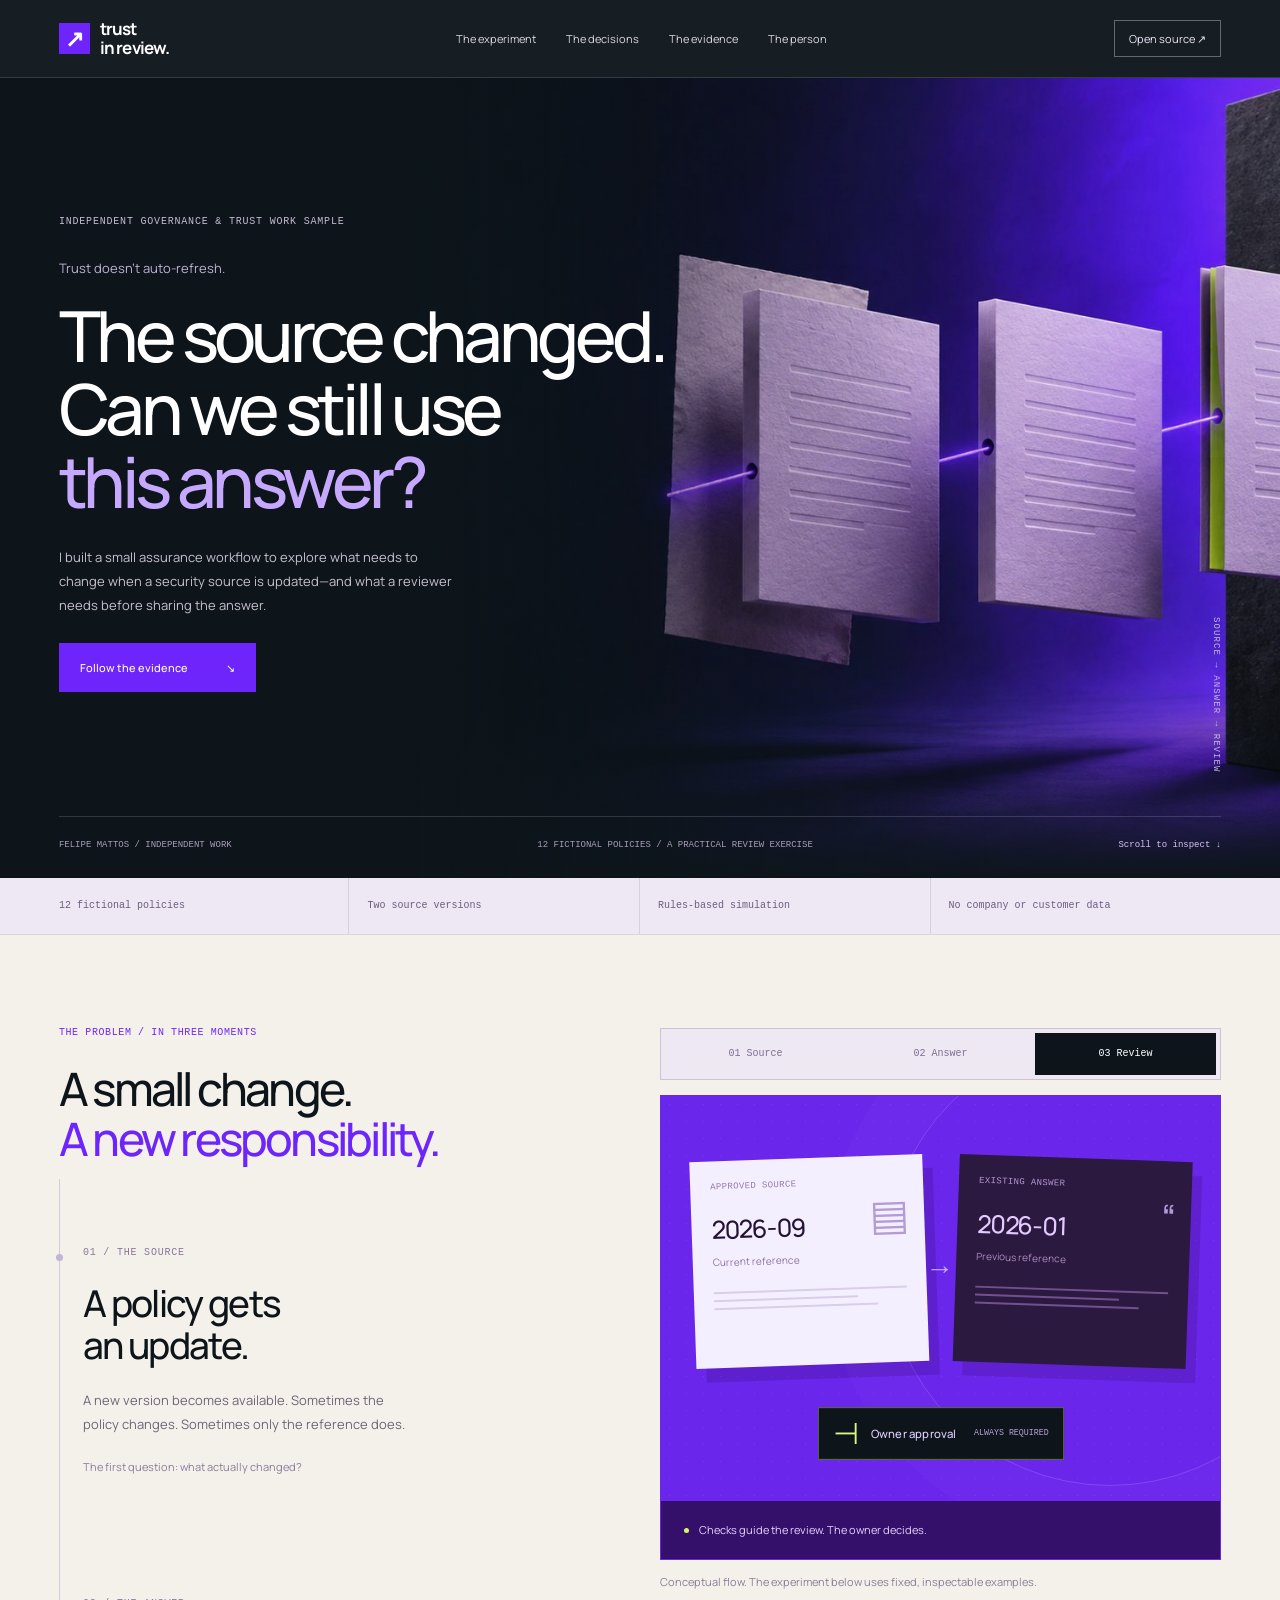
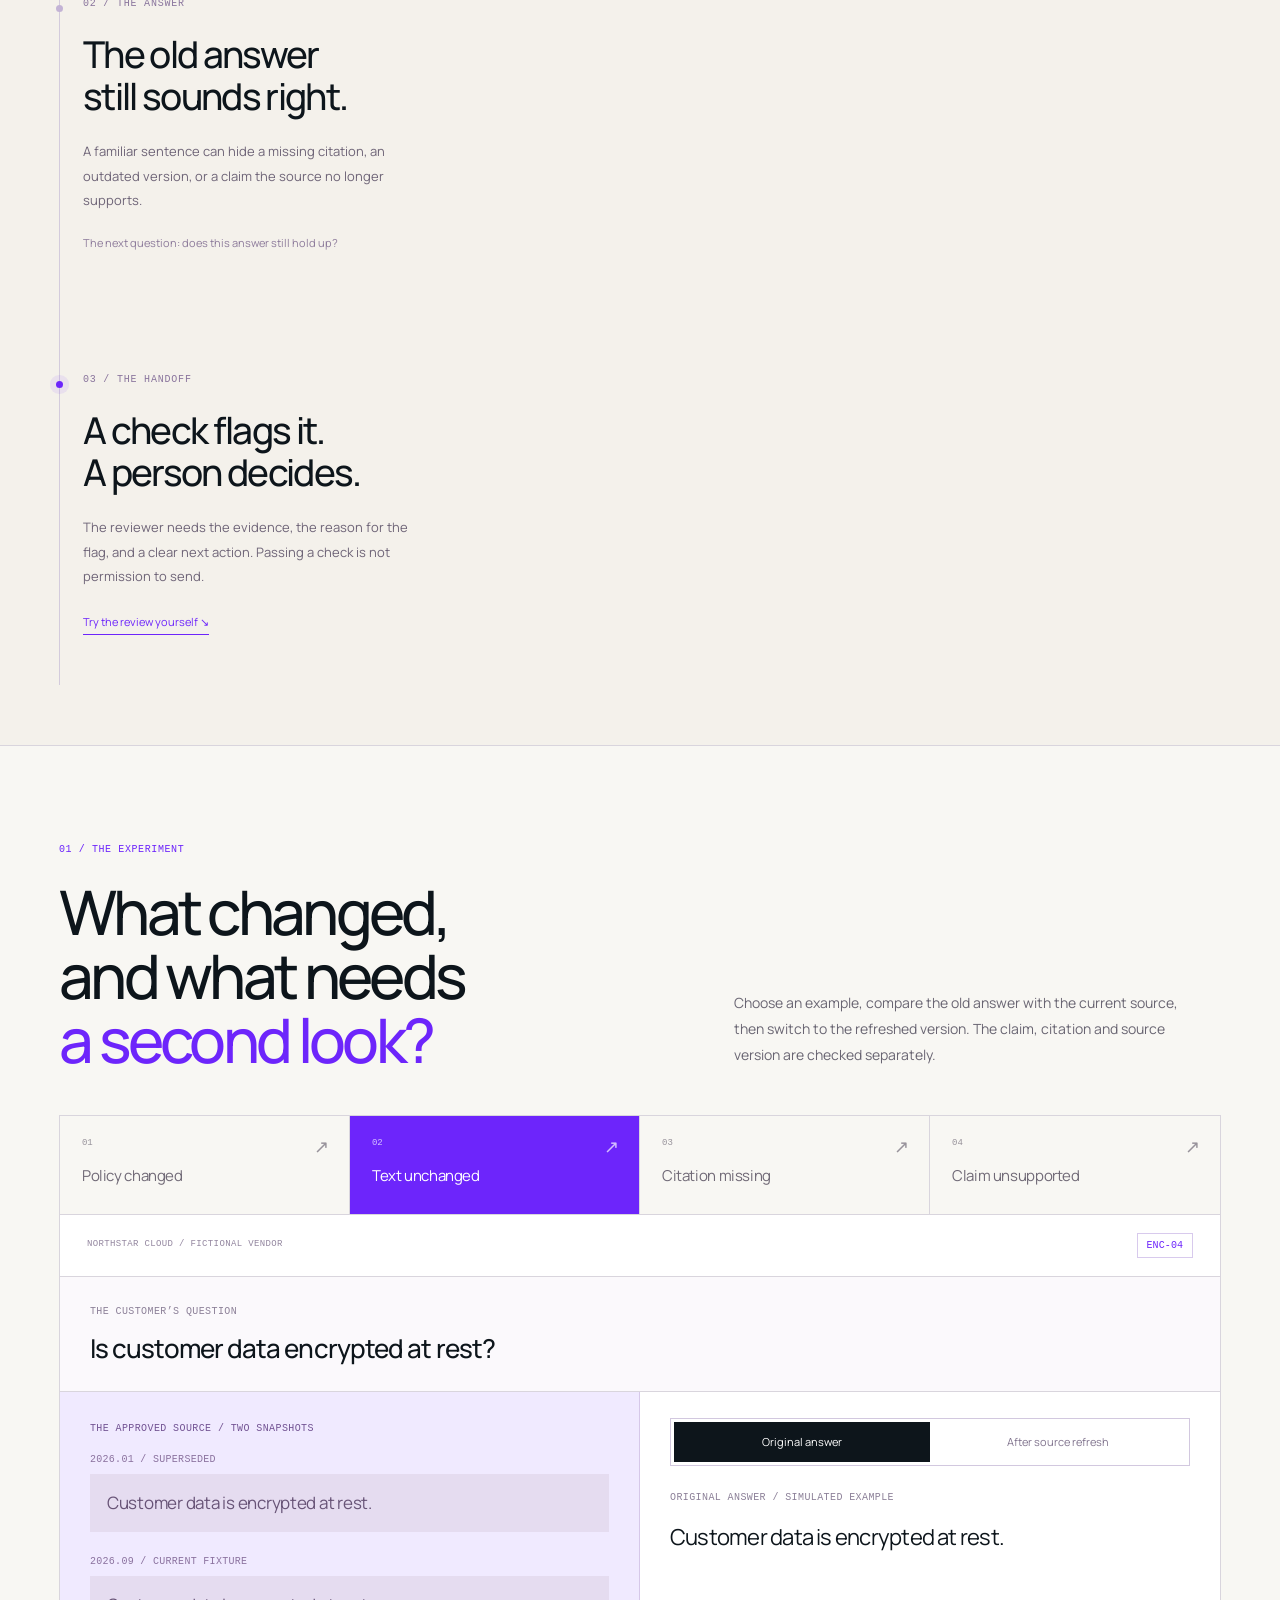
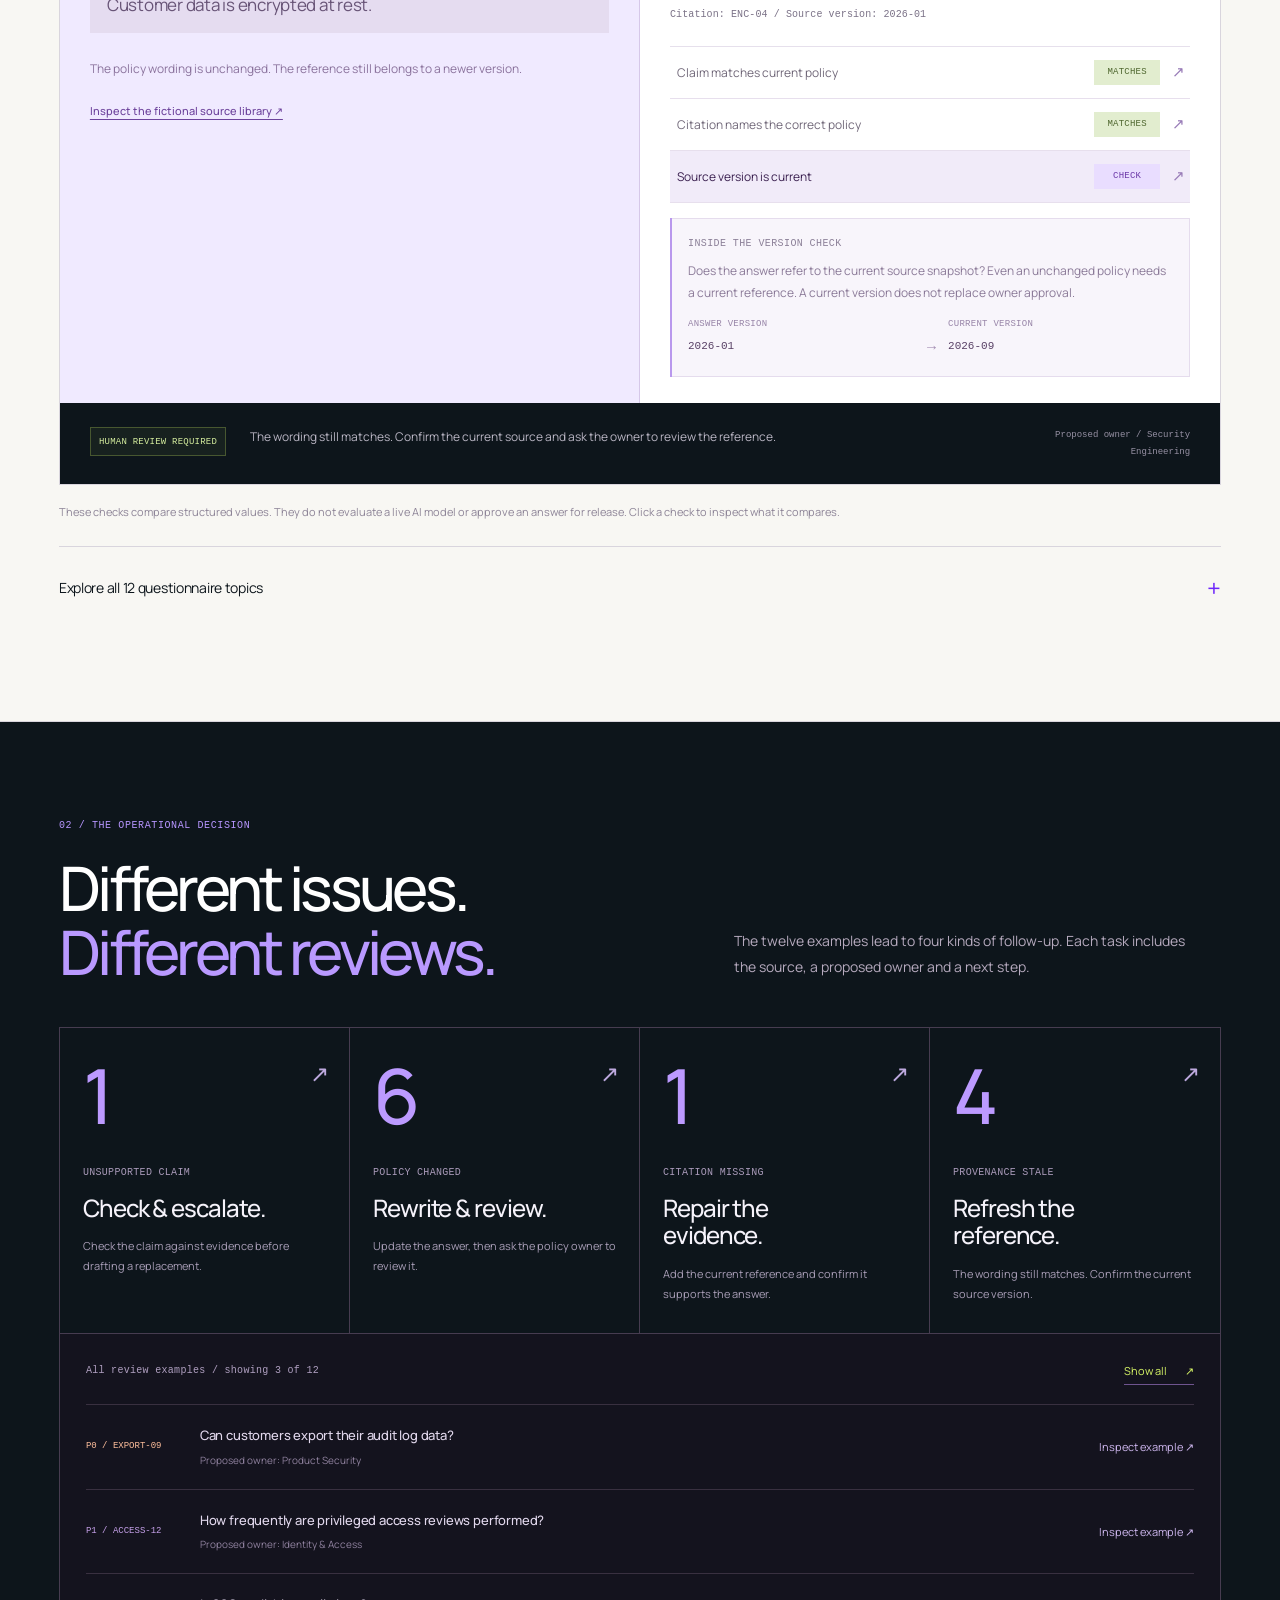
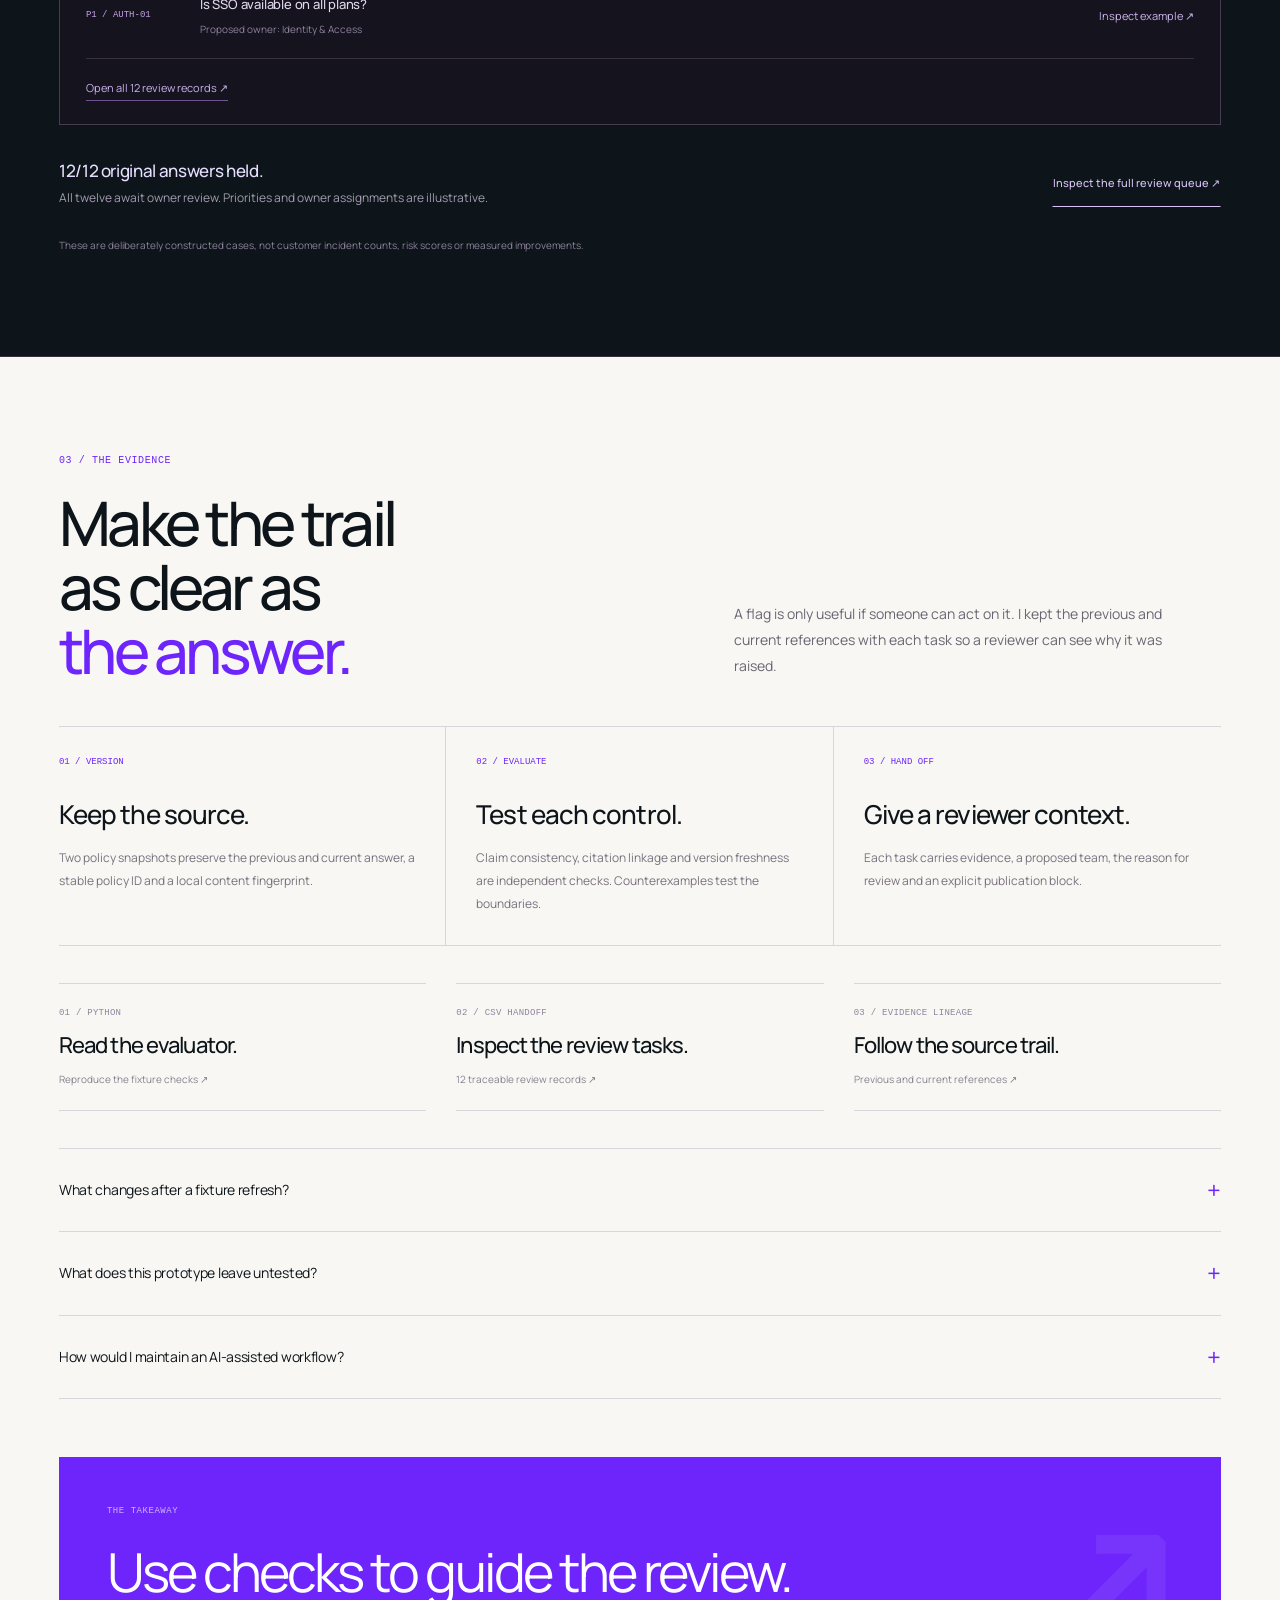
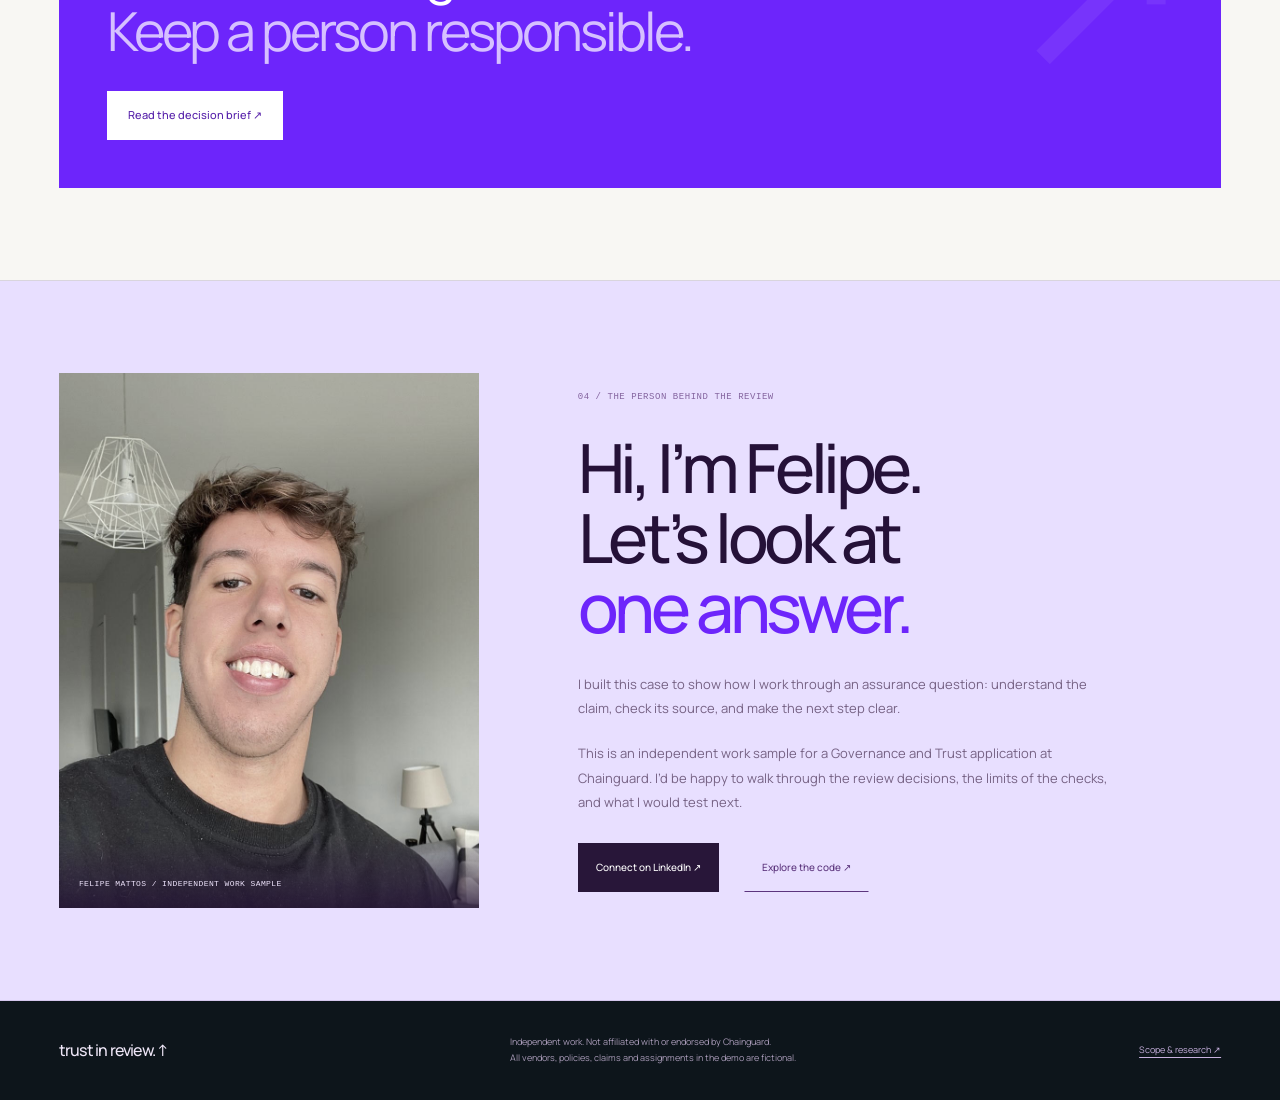
==== commit 9abda393: "Refine trust case with original art, scroll narrative and interactive review" ====
--- a/site/index.html
+++ b/site/index.html
@@ -1,47 +1,214 @@
-<!doctype html><html lang="en"><head><meta charset="utf-8"><meta name="viewport" content="width=device-width,initial-scale=1"><meta name="theme-color" content="#6926ff"><title>Can We Still Trust This Answer? — Felipe Mattos</title><meta name="description" content="An independent Governance and Trust case: trace changing evidence, inspect security answers, and route the right review. Fictional policies; reproducible Python."><style>:root{--ink:#0d151b;--paper:#faf9f6;--white:#fff;--violet:#6d25fb;--violet-dark:#401090;--lavender:#e4d8ff;--muted:#6d6c72;--line:#d6d3d9;--lime:#d8f766;--orange:#ffaf83;--font:Arial,Helvetica,sans-serif;--mono:ui-monospace,SFMono-Regular,Consolas,monospace}*{box-sizing:border-box}html{scroll-behavior:smooth;scroll-padding-top:85px}body{margin:0;color:var(--ink);background:var(--paper);font:16px/1.5 var(--font);-webkit-font-smoothing:antialiased}a{color:inherit;text-underline-offset:4px}button,input,select{font:inherit}button,a,summary{-webkit-tap-highlight-color:transparent}button{cursor:pointer}button:disabled{cursor:default}a:focus-visible,button:focus-visible,input:focus-visible,summary:focus-visible,select:focus-visible{outline:3px solid #a677ff;outline-offset:5px}img,svg{display:block;max-width:100%}h1,h2,h3,p{margin-top:0}h1,h2,h3{font-weight:500}h1,h2{letter-spacing:-.065em}h3{letter-spacing:-.035em}button{border-radius:0}.wrap{width:calc(100% - 64px);max-width:1440px;margin-inline:auto}.sr-only{position:absolute;width:1px;height:1px;padding:0;margin:-1px;overflow:hidden;clip:rect(0,0,0,0);white-space:nowrap;border:0}.skip{position:fixed;top:-90px;left:20px;background:var(--lime);padding:12px 20px;z-index:100}.skip:focus{top:10px}.site-header{position:sticky;top:0;z-index:40;background:#faf9f6f2;border-bottom:1px solid var(--line);backdrop-filter:blur(15px)}.header-inner,.site-header>.wrap{min-height:76px;display:flex;align-items:center;justify-content:space-between;gap:35px}.brand{display:inline-flex;align-items:center;gap:10px;font-size:18px;font-weight:600;letter-spacing:-.05em;text-decoration:none;line-height:1.15}.brand-mark{display:grid;place-items:center;width:27px;height:27px;background:var(--violet);color:#fff;font-size:20px;flex:none}.brand-sub{display:block;font:11px/1.4 var(--mono);letter-spacing:.055em;color:var(--muted);margin-top:4px}.nav{display:flex;gap:30px;align-items:center}.nav a{font-size:13px;letter-spacing:-.02em;text-decoration:none;position:relative}.nav a:after{content:"";display:block;position:absolute;left:0;right:100%;height:1px;bottom:-5px;background:var(--violet);transition:right .25s}.nav a:hover:after,.nav a[aria-current=location]:after{right:0}.header-cta{font-size:12px;text-decoration:none;border-bottom:1px solid var(--ink);padding:5px 0}.header-cta span{margin-left:18px}.nav-toggle{display:none}.hero{overflow:hidden;padding:40px 0 0}.hero-topline{display:flex;justify-content:space-between;align-items:center;gap:30px;border-bottom:1px solid var(--line);padding-bottom:18px;margin-bottom:39px}.eyebrow{font:11px/1.5 var(--mono);letter-spacing:.06em;text-transform:uppercase;margin:0 0 20px}.hero-topline .eyebrow{margin:0}.hero-topline>span{font:11px/1.5 var(--mono);color:var(--muted)}.hero-title,.hero h1{font-size:clamp(72px,10vw,150px);font-weight:500;line-height:.94;letter-spacing:-.079em;margin:0 0 34px;max-width:1300px}.hero-title em,.hero-title span,.hero h1 em{font-style:normal;color:var(--violet)}.hero-bottom{display:grid;grid-template-columns:1fr 1fr;gap:45px;margin-bottom:44px;align-items:end}.hero-index{font:11px/1.6 var(--mono);color:var(--muted);max-width:220px}.hero-subtitle{font-size:21px;line-height:1.4;letter-spacing:-.025em;max-width:550px;margin:0 0 22px}.hero-actions{display:flex;align-items:center;gap:21px;flex-wrap:wrap}.button{display:inline-flex;justify-content:space-between;gap:35px;align-items:center;text-decoration:none;border:1px solid var(--ink);padding:13px 18px;min-height:46px;font-size:12px;background:transparent;transition:background .2s,color .2s}.button.primary{background:var(--ink);color:#fff}.button.primary:hover{background:var(--violet);border-color:var(--violet)}.button.secondary{border-color:transparent;padding-inline:0;gap:20px;border-bottom:1px solid currentColor}.button.secondary:hover{color:var(--violet)}.hero-art{position:relative;isolation:isolate;background:var(--violet);color:white;min-height:390px;display:flex;align-items:center;justify-content:center;overflow:hidden;margin-inline:-32px;padding:70px 70px 60px}.hero-art:before{content:"";position:absolute;inset:0;z-index:-1;background-image:radial-gradient(#ffffff3d .7px,transparent .7px);background-size:20px 20px;opacity:.45;mask-image:linear-gradient(90deg,#000,transparent 70%)}.hero-art:after{content:"";position:absolute;width:600px;height:600px;border:1px solid #ffffff28;border-radius:50%;right:-80px;top:-210px;z-index:-1;box-shadow:0 0 0 90px #ffffff09,0 0 0 180px #ffffff04}.evidence-spine{display:flex;align-items:center;justify-content:center;gap:0;width:100%;max-width:1100px;position:relative}.spine-node{position:relative;background:#ffffff0c;border:1px solid #cbb5ff;width:230px;min-height:155px;padding:23px 24px;display:flex;flex-direction:column;justify-content:space-between;box-shadow:8px 8px 0 #3911844f}.spine-node .panel-label,.spine-node small{font:11px/1.5 var(--mono);color:#d0b9ff}.spine-node strong{font-size:30px;line-height:1.05;font-weight:500;letter-spacing:-.045em;margin:12px 0}.spine-node.is-source{transform:rotate(-4deg)}.spine-node.is-answer{transform:rotate(3deg);background:#f1eaff;color:#211336;border-color:#f1eaff;z-index:2}.spine-node.is-answer .panel-label,.spine-node.is-answer small{color:#78529e}.spine-node.is-gate{background:var(--ink);border-color:var(--ink);transform:rotate(-3deg)}.spine-node.is-gate strong{color:var(--lime)}.spine-link{height:1px;min-width:70px;flex:1;max-width:110px;background:#d6c2ff;position:relative}.spine-link:after{content:"↗";position:absolute;right:-1px;top:-18px;font-size:23px;transform:rotate(45deg)}.art-note{position:absolute;bottom:21px;left:32px;font:11px/1.5 var(--mono);color:#d6bfff;letter-spacing:.045em}.scope-strip{border-bottom:1px solid var(--line);background:#f0edf4}.scope-strip>.wrap{display:grid;grid-template-columns:repeat(4,1fr)}.scope-item{display:flex;align-items:baseline;gap:12px;padding:22px 25px;border-right:1px solid #d8d2df;font-size:11px;color:#6f657a}.scope-item:first-child{padding-left:0}.scope-item:last-child{border:0}.scope-item strong{font-size:31px;font-weight:500;letter-spacing:-.06em;color:var(--ink)}.section{padding:104px 0;border-bottom:1px solid var(--line)}.section-heading{display:grid;grid-template-columns:1fr 1.4fr;gap:80px;align-items:start;margin-bottom:46px}.section-label{font:11px/1.5 var(--mono);letter-spacing:.05em;color:var(--violet);text-transform:uppercase;margin:4px 0 0}.section-heading h2,.section h2{font-size:clamp(40px,4.4vw,66px);font-weight:500;line-height:1.03;margin:0 0 24px}.section-copy{font-size:17px;line-height:1.6;letter-spacing:-.02em;color:var(--muted);max-width:650px;margin:0}.editorial-statement{font-size:clamp(30px,4.4vw,65px);line-height:1.13;letter-spacing:-.05em;max-width:1300px;margin:0 0 70px}.editorial-statement em{font-style:normal;color:var(--violet)}.section-dark{background:var(--ink);color:#fff;border-color:#313b44}.section-dark .section-copy{color:#a6aab1}.section-dark .section-label{color:#b796ff}.section-violet{background:#e9e0ff;border-color:#d4c6ed}.case-tabs{display:grid;grid-template-columns:repeat(4,minmax(0,1fr));gap:0;margin-bottom:0;border:1px solid var(--line);border-bottom:0}.case-tab{display:flex;flex-direction:column;gap:8px;align-items:flex-start;background:transparent;color:#717077;border:0;border-right:1px solid var(--line);padding:21px 21px;min-height:95px;text-align:left;font-size:13px;line-height:1.3;transition:background .2s,color .2s}.case-tab:last-child{border-right:0}.case-tab small,.case-tab .record-id{font:11px/1.4 var(--mono);letter-spacing:.04em}.case-tab strong{font-weight:500;font-size:16px;letter-spacing:-.025em}.case-tab:hover{background:#eee9f6}.case-tab.is-active,.case-tab[aria-selected=true],.case-tab[aria-pressed=true]{background:var(--violet);color:white}.experiment{border:1px solid var(--line);background:white}.experiment-topline{display:flex;align-items:center;justify-content:space-between;gap:25px;padding:22px 25px;border-bottom:1px solid var(--line)}.experiment-topline .record-id{margin-right:15px}.record-id{font:11px/1.4 var(--mono);letter-spacing:.02em;color:#8d819d}.phase-switch{display:flex;border:1px solid #d0c6dd;padding:3px}.phase-button{background:transparent;border:0;color:#81748e;min-height:35px;padding:7px 14px;font-size:11px}.phase-button[aria-pressed=true],.phase-button[aria-selected=true],.phase-button.is-active{background:var(--ink);color:white}.experiment-grid{display:grid;grid-template-columns:1fr 1fr}.question-panel,.answer-panel,.source-panel{padding:30px}.question-panel{border-right:1px solid var(--line);background:#f4f2f7}.panel-label{font:11px/1.5 var(--mono);letter-spacing:.04em;text-transform:uppercase;color:#8c8098;margin:0 0 18px;display:block}.question-panel h3,.question-panel .question,.question-panel blockquote{font-size:27px;line-height:1.25;letter-spacing:-.035em;font-weight:500;margin:0 0 25px}.question-panel p{font-size:14px;color:#70677a}.answer-copy{font-size:23px;line-height:1.4;letter-spacing:-.035em;margin-bottom:22px;max-width:540px}.source-panel{background:#f0eaff;border-top:1px solid #d5c6f0;grid-column:1/-1}.source-panel .panel-label{color:#725393}.source-diff{display:grid;grid-template-columns:1fr 1fr;gap:20px;font-size:14px;line-height:1.6}.source-diff p{margin:0}.diff-remove{background:#f6e3dc;color:#91523d;padding:13px 17px;text-decoration:line-through;text-decoration-color:#b07964}.diff-add{background:#dce9d1;color:#415d35;padding:13px 17px}.finding-list{border-top:1px solid #ded6e7;margin-top:22px;padding-top:18px;display:grid;grid-template-columns:repeat(3,1fr);gap:18px}.finding{font-size:12px;color:#746780;line-height:1.5}.finding strong{color:#30223e;display:block;font-size:13px;font-weight:500;margin-bottom:5px}.status{display:inline-flex;align-items:center;gap:6px;font:11px/1.4 var(--mono);text-transform:uppercase;letter-spacing:.035em;min-height:25px;padding:5px 9px;background:#eee7f6;color:#6d508d}.status.blocked{background:#fce4d8;color:#9b471e}.status.review{background:#e9ddff;color:#6b37a8}.status.pass{background:#e2edcf;color:#4e662e}.gate-banner{display:flex;align-items:center;justify-content:space-between;gap:25px;padding:22px 25px;background:var(--ink);color:#e2e0e7;font-size:13px;line-height:1.5}.gate-banner strong{font:11px/1.4 var(--mono);text-transform:uppercase;color:var(--orange)}.gate-banner.is-refreshed strong,.gate-banner.pass strong{color:var(--lime)}.flow-grid{display:grid;grid-template-columns:repeat(4,minmax(0,1fr));border-top:1px solid #3c434c;border-bottom:1px solid #3c434c}.flow-step{padding:28px 25px;border-right:1px solid #3c434c}.flow-step:first-child{padding-left:0}.flow-step:last-child{border:0}.step-index{font:11px/1.5 var(--mono);color:#a77cff;display:block;margin-bottom:34px}.flow-step h3{font-size:25px;line-height:1.1;margin-bottom:15px}.flow-step p{font-size:13px;line-height:1.6;color:#a5a8b1;margin-bottom:0}.queue-summary{margin-top:45px}.queue-grid{display:grid;grid-template-columns:repeat(4,minmax(0,1fr));border:1px solid var(--line)}.queue-item{padding:28px 25px;border-right:1px solid var(--line);display:flex;flex-direction:column;min-height:230px;text-decoration:none;transition:background .2s}.queue-item:last-child{border:0}.queue-item:hover{background:#eee6fc}.queue-count{font-size:70px;letter-spacing:-.075em;line-height:1;font-weight:500;display:block;margin-bottom:20px}.queue-item h3{font-size:20px;margin:0 0 10px}.queue-item p{font-size:12px;color:#726a7c;line-height:1.6;margin:0}.queue-item .source-link{margin-top:auto;padding-top:20px}.evidence-grid{display:grid;grid-template-columns:repeat(2,minmax(0,1fr));gap:0 40px;margin-top:40px}.evidence-item{border-top:1px solid var(--line);padding:23px 0}.evidence-item h3{font-size:21px;margin-bottom:10px}.evidence-item p{font-size:14px;color:var(--muted)}.source-link{font-size:12px;font-weight:500;text-underline-offset:5px;text-decoration-thickness:1px;color:var(--violet)}details{border-top:1px solid var(--line);padding:22px 0}summary{list-style:none;cursor:pointer;display:flex;align-items:center;justify-content:space-between;gap:25px;font-size:15px;letter-spacing:-.02em}summary::-webkit-details-marker{display:none}summary:after{content:"+";font-size:24px;color:var(--violet);font-weight:400}details[open] summary:after{content:"−"}summary small{display:block;font-size:11px;color:var(--muted);margin-top:5px;letter-spacing:0}details p,details li{font-size:13px;color:var(--muted);line-height:1.6}details p{margin:20px 0 0}details .source-link{display:inline-block;margin-top:17px}.decision-callout{background:var(--violet);color:white;padding:55px;margin-top:65px;position:relative;overflow:hidden}.decision-callout:after{content:"↗";position:absolute;right:35px;top:10px;font-size:230px;color:#ffffff12;line-height:1;pointer-events:none}.decision-callout .eyebrow{color:#d3bcff}.decision-callout h2{max-width:850px;font-size:clamp(38px,4vw,60px);margin-bottom:24px}.decision-callout p{max-width:700px;color:#dbcaff;font-size:16px;line-height:1.6}.decision-callout .button{color:white;border-color:#b68aff;margin-top:10px}.decision-callout .button.primary{background:white;border-color:white;color:#5620aa}.about-grid{display:grid;grid-template-columns:.75fr 1.25fr;gap:100px;align-items:center}.portrait-frame{position:relative;overflow:hidden;max-width:400px;aspect-ratio:4/5.1;background:#cfc2e3}.portrait-frame img{width:100%;height:100%;object-fit:cover;object-position:50% 42%;filter:saturate(.65)}.portrait-caption{position:absolute;bottom:0;left:0;right:0;background:linear-gradient(transparent,#0d151be8);padding:40px 22px 20px;color:#fff;font:11px/1.5 var(--mono);letter-spacing:.04em}.about-copy .eyebrow{color:#b68fff}.about-copy h2{font-size:clamp(45px,5.2vw,76px);line-height:1;max-width:650px;margin-bottom:27px}.about-copy p{font-size:16px;line-height:1.7;max-width:580px;color:#a6a9b2}.about-copy .personal-note{font-size:12px;color:#858191;margin-top:24px}.about-links{display:flex;gap:20px;flex-wrap:wrap;margin-top:30px}.section-dark .button{border-color:#89929b;color:#fff}.section-dark .button.primary{background:#b895ff;border-color:#b895ff;color:#161021}.section-dark .button.secondary:hover{color:#c9adff}.site-footer{padding:30px 0;background:var(--ink);color:#92929f;border-top:1px solid #343b45}.footer-inner{display:flex;align-items:center;justify-content:space-between;gap:35px;font-size:11px}.footer-inner .brand{color:#eceaf2;font-size:17px}.footer-inner p{max-width:650px;font-size:11px;margin:0;line-height:1.6}.footer-inner>a:last-child{font-size:11px;white-space:nowrap}.reveal{opacity:1}.js .reveal{opacity:0;transform:translateY(18px);transition:opacity .6s ease,transform .6s ease}.js .reveal.in-view{opacity:1;transform:none}@keyframes spineFloat{0%,100%{translate:0 0}50%{translate:0 -7px}}.spine-node.is-answer{animation:spineFloat 6s ease-in-out infinite}@media(min-width:1600px){.hero-art{margin-inline:calc((1440px - 100vw)/2);padding-inline:calc((100vw - 1440px)/2 + 70px)}}@media(max-width:1100px){.wrap{width:calc(100% - 48px)}.nav{gap:22px}.hero-title,.hero h1{font-size:clamp(76px,10vw,118px)}.hero-art{margin-inline:-24px;padding:60px 40px}.section-heading{gap:50px}.spine-node{width:215px;min-height:150px;padding:22px}.spine-link{min-width:45px}.metric-grid{gap:10px}.case-tab{padding:18px}.queue-item{padding:25px 20px}.flow-step{padding:25px 20px}.about-grid{gap:60px}}@media(max-width:850px){.header-cta{display:none}.nav{gap:20px}.hero-bottom{grid-template-columns:.6fr 1.4fr}.hero-subtitle{font-size:19px}.spine-node{width:190px;padding:18px;min-height:140px}.spine-node strong{font-size:26px}.spine-link{min-width:30px}.section-heading{grid-template-columns:.7fr 1.3fr;gap:30px}.question-panel,.answer-panel,.source-panel{padding:24px}.answer-copy{font-size:20px}.queue-grid{grid-template-columns:repeat(2,minmax(0,1fr))}.queue-item{border-bottom:1px solid var(--line)}.queue-item:nth-child(2){border-right:0}.queue-item:nth-child(3),.queue-item:nth-child(4){border-bottom:0}.flow-grid{grid-template-columns:repeat(2,minmax(0,1fr))}.flow-step:nth-child(2){border-right:0}.flow-step:nth-child(1),.flow-step:nth-child(2){border-bottom:1px solid #3c434c}.flow-step:nth-child(3){padding-left:0}.about-grid{gap:40px}.about-copy h2{font-size:53px}}@media(max-width:700px){html{scroll-padding-top:79px}.wrap{width:calc(100% - 32px)}.header-inner,.site-header>.wrap{min-height:69px;gap:20px}.brand{font-size:17px}.brand-mark{width:25px;height:25px;font-size:18px}.nav-toggle{display:flex;align-items:center;justify-content:center;gap:12px;background:transparent;border:0;border-bottom:1px solid #8a818f;padding:8px 0;min-width:52px;min-height:40px;font-size:12px}.nav{display:none;position:absolute;top:69px;left:0;right:0;background:var(--paper);border-bottom:1px solid var(--line);padding:12px 17px 20px;flex-direction:column;align-items:stretch;gap:0}.nav.is-open{display:flex}.nav a{padding:13px 0;font-size:17px;border-bottom:1px solid #e9e4ee}.nav a:after{display:none}.hero{padding-top:25px}.hero-topline{padding-bottom:15px;margin-bottom:29px;gap:15px;align-items:flex-start}.hero-topline .eyebrow{font-size:11px;max-width:210px}.hero-topline>span{font-size:11px;text-align:right;max-width:90px}.hero-title,.hero h1{font-size:clamp(60px,11.8vw,83px);line-height:.96;letter-spacing:-.074em;margin-bottom:28px}.hero-bottom{grid-template-columns:1fr;gap:20px;margin-bottom:30px}.hero-index{max-width:100%;font-size:11px}.hero-subtitle{font-size:18px;line-height:1.45;max-width:500px;margin-bottom:20px}.hero-actions{gap:18px}.button{padding:12px 16px;font-size:11px;gap:22px;min-height:45px}.hero-art{margin-inline:-16px;min-height:360px;padding:48px 25px 55px}.evidence-spine{flex-wrap:wrap;justify-content:center;gap:0;max-width:440px}.spine-node{width:145px;min-height:125px;padding:16px}.spine-node strong{font-size:24px}.spine-node .panel-label,.spine-node small{font-size:11px}.spine-link{min-width:25px;flex:none;width:30px}.spine-node.is-gate{display:none}.spine-link:last-of-type{display:none}.art-note{font-size:11px;left:17px;right:17px;bottom:16px}.scope-strip>.wrap{grid-template-columns:repeat(2,minmax(0,1fr))}.scope-item{padding:14px 15px;gap:10px;font-size:11px}.scope-item:first-child,.scope-item:nth-child(3){padding-left:0}.scope-item:nth-child(1),.scope-item:nth-child(2){border-bottom:1px solid #d8d2df}.scope-item:nth-child(2){border-right:0}.scope-item strong{font-size:27px}.section{padding:64px 0}.section-heading{display:block;margin-bottom:30px}.section-label{margin:0 0 22px}.section h2,.section-heading h2{font-size:clamp(36px,7.1vw,49px);line-height:1.05;margin-bottom:20px}.section-copy{font-size:15px}.editorial-statement{font-size:34px;margin-bottom:40px}.case-tabs{grid-template-columns:repeat(2,minmax(0,1fr))}.case-tab{padding:16px;min-height:90px;font-size:12px;gap:8px}.case-tab:nth-child(2){border-right:0}.case-tab:nth-child(1),.case-tab:nth-child(2){border-bottom:1px solid var(--line)}.case-tab strong{font-size:15px}.case-tab small,.case-tab .record-id{font-size:11px}.experiment-topline{padding:20px;flex-direction:column;align-items:stretch;gap:17px}.experiment-grid{grid-template-columns:1fr}.question-panel,.answer-panel,.source-panel{padding:23px 20px}.question-panel{border-right:0;border-bottom:1px solid var(--line)}.question-panel h3,.question-panel .question,.question-panel blockquote{font-size:24px;margin-bottom:20px}.question-panel p{font-size:13px}.answer-copy{font-size:22px;margin-bottom:18px}.panel-label{font-size:11px;margin-bottom:15px}.source-diff{grid-template-columns:1fr;gap:12px;font-size:13px}.finding-list{grid-template-columns:1fr;gap:13px}.finding{font-size:12px}.finding strong{font-size:13px}.gate-banner{padding:20px;flex-direction:column;align-items:flex-start;gap:12px;font-size:12px}.phase-switch{width:100%}.phase-button{flex:1;font-size:11px;padding:8px 12px;min-height:37px}.flow-step{padding:24px 20px}.flow-step h3{font-size:23px}.flow-step p{font-size:12px}.step-index{margin-bottom:25px}.queue-item{padding:24px 20px;min-height:230px}.queue-count{font-size:60px}.queue-item h3{font-size:20px}.queue-item p{font-size:12px}.evidence-grid{grid-template-columns:1fr;gap:0;margin-top:28px}.evidence-item{padding:22px 0}.evidence-item h3{font-size:20px}.evidence-item p{font-size:13px}.decision-callout{padding:32px 25px;margin-top:40px}.decision-callout h2{font-size:35px}.decision-callout p{font-size:14px}.decision-callout:after{font-size:150px;right:15px;top:20px}.about-grid{grid-template-columns:1fr;gap:35px}.portrait-frame{max-width:320px;aspect-ratio:4/4.9}.about-copy h2{font-size:45px}.about-copy p{font-size:15px}.about-links{gap:20px}.footer-inner{align-items:flex-start;flex-direction:column;gap:20px}}@media(max-width:390px){.hero-title,.hero h1{font-size:57px}.hero-subtitle{font-size:17px}.hero-art{padding-inline:19px}.spine-node{width:139px;padding:15px}.spine-link{width:23px;min-width:23px}.spine-node strong{font-size:22px}.hero-topline .eyebrow{font-size:11px}.section h2{font-size:35px}.case-tab{padding:15px 12px}.case-tab strong{font-size:14px}.queue-item{padding:22px 15px}.queue-item h3{font-size:18px}.flow-step{padding-right:15px}.flow-step h3{font-size:21px}.about-copy h2{font-size:41px}.decision-callout h2{font-size:32px}}@media(prefers-reduced-motion:reduce){html{scroll-behavior:auto}*,*:before,*:after{transition:none!important;animation:none!important}.js .reveal{opacity:1;transform:none}}
-@media(max-width:700px){.hero-art{padding-block:44px 58px;min-height:500px}.evidence-spine{flex-direction:column;max-width:100%}.spine-node{width:min(255px,78%);min-height:105px;padding:16px 20px}.spine-node strong{font-size:25px;margin:7px 0}.spine-node.is-gate{display:flex}.spine-link,.spine-link:last-of-type{display:block;height:24px;width:1px;min-width:1px;flex:none}.spine-link:after{display:none}.spine-node .panel-label,.spine-node small{font-size:11px}}
-/* Integration with the evidence-first case-study template. */
-.hero-bottom{grid-template-columns:1fr 1fr 80px;gap:45px}.hero-bottom>.hero-subtitle{font-size:24px;letter-spacing:-.035em;line-height:1.25;margin:0}.hero-description{font-size:16px;line-height:1.6;color:#737078;max-width:420px;margin-bottom:19px}.hero-bottom .hero-index{text-align:right;margin:0;align-self:end}.hero-art{margin-inline:0;min-height:480px;padding-top:65px;padding-bottom:70px}.hero-art .evidence-spine{width:100%;max-width:1080px}.spine-node{width:255px;min-height:255px;justify-content:flex-start;padding:23px 25px}.spine-symbol{font-size:58px;line-height:1;height:67px;font-weight:400;color:#c2a0ff;margin-top:5px}.spine-node.is-answer .spine-symbol{color:#a674e5}.spine-node.is-gate .spine-symbol{color:#b595e8}.spine-node strong{font-size:31px;line-height:1.03;margin:9px 0 15px;max-width:210px}.spine-node .panel-label{font-size:11px;margin-bottom:6px;white-space:nowrap}.spine-version{font:11px/1.5 var(--mono);color:#d6c1ff}.is-answer .spine-version{color:#977fae}.node-footer{font:11px/1.5 var(--mono);letter-spacing:.06em;color:#b799e6;margin-top:24px;padding-top:11px;border-top:1px solid #bd96ff55;display:block}.is-answer .node-footer{color:#895eac;border-color:#b391d45c}.is-gate .node-footer{color:#b6c58e;border-color:#b6c58e50}.spine-link{background:#e1cbff;height:1px;min-width:55px;max-width:95px}.spine-link>span{display:none}.spine-link:after{content:"→";transform:none;top:-20px;font-size:24px}.art-note{display:flex;justify-content:space-between;gap:25px;left:32px;right:32px;width:auto;max-width:none;bottom:24px;font-size:11px}.scope-item{font:11px/1.5 var(--mono);padding-block:22px;line-height:1.5}.section-heading{grid-template-columns:1.2fr 1fr;align-items:end;gap:90px}.section-heading .section-label{margin-bottom:24px}.section-heading h2{font-size:clamp(42px,4.8vw,74px);line-height:1.01;margin:0}.section-heading h2 em,.about-copy h2 em{font-style:normal;color:var(--violet)}.section-dark .section-heading h2 em{color:#b999ff}.section-heading>.section-copy{padding-bottom:4px;max-width:470px}.case-tab{display:grid;grid-template-columns:1fr auto;gap:8px;font-size:16px;letter-spacing:-.035em;line-height:1.25;position:relative;padding:22px 23px}.case-tab>span:first-child{font:11px/1.4 var(--mono);letter-spacing:0;grid-column:1/-1;opacity:.7}.case-tab>span:last-child{position:absolute;right:21px;top:20px;font-size:17px;opacity:.7}.experiment-topline{font:11px/1.5 var(--mono);letter-spacing:.03em;min-height:64px;padding-block:18px}.experiment-topline .record-id{margin:0;color:var(--violet);border:1px solid #d8caed;padding:4px 9px}.experiment>.question-panel{border-right:0;border-bottom:1px solid var(--line);padding:28px 30px;background:#faf8fc}.question-panel .panel-label{margin-bottom:14px}.question-panel h3{margin:0;font-size:28px}.experiment-grid{grid-template-columns:1fr 1fr}.experiment-grid>.source-panel{grid-column:auto;border-top:0;border-right:1px solid #d6c8e9;background:#f0eaff;padding:29px 30px}.answer-panel{padding:27px 30px;display:flex;flex-direction:column;align-items:stretch}.answer-panel .phase-switch{margin-bottom:26px;align-self:flex-start}.answer-panel .answer-copy{font-size:22px;line-height:1.5;margin:0 0 18px}.answer-panel .record-id{font-size:11px;margin-bottom:0;color:#7b7287}.source-diff{display:block}.source-diff>.record-id{display:block;font-size:11px;color:#8b729f;letter-spacing:.03em;margin-bottom:7px}.source-diff p{font-size:17px;line-height:1.45;letter-spacing:-.015em;margin:0 0 20px;padding:15px 17px}.source-diff.is-unchanged .diff-remove{text-decoration:none;background:#e6ddf1;color:#665278}.source-diff.is-unchanged .diff-add{background:#e6ddf1;color:#665278}.source-context{font-size:12px;line-height:1.6;color:#8b739d;margin:20px 0 15px}.source-panel .source-link{font-size:11px;color:#6d439c}.finding-list{display:block;margin-top:24px;padding-top:0;border-color:#e6e0ec}.finding{display:flex;justify-content:space-between;align-items:center;gap:17px;padding:11px 0;border-bottom:1px solid #eee8f2;font-size:11px;color:#716879}.finding .status{min-width:55px;justify-content:center;font-size:11px;line-height:1;padding:6px}.gate-banner{align-items:flex-start;gap:24px;padding:24px 30px}.gate-banner>.status{flex:none;border:1px solid #7d533d;background:#30211a;color:#ffc89e;min-height:30px;font-size:11px;white-space:nowrap}.gate-banner>p{margin:0;font-size:13px;color:#b9bdc8;max-width:650px}.gate-owner{font:11px/1.6 var(--mono);color:#929aa7;text-align:right;max-width:200px;flex:none}.experiment-limit{font-size:11px;color:#8d8497;max-width:870px;line-height:1.6;margin:17px 0 25px}.more-cases{padding:22px 0}.more-cases>label{display:block;font-size:11px;color:#83768f;margin:20px 0 8px}.more-cases select{font-size:13px;background:white;border:1px solid #cfc3de;padding:12px 14px;max-width:100%;width:600px;min-height:44px;color:#44374e;border-radius:0}.small-note{font-size:11px;line-height:1.7;color:#8a8394;max-width:900px;margin-top:20px}.more-cases>summary>span:last-child,.method-details summary>span:last-child{display:none}.section-dark .queue-grid{border-color:#44404d}.section-dark .queue-item{border-color:#44404d}.section-dark .queue-item:hover{background:#20192b}.queue-item{position:relative;min-height:300px;padding:30px 25px}.queue-count{font-size:80px;line-height:1;font-weight:400;color:#bc9aff;margin-bottom:34px}.queue-kind{font:11px/1.5 var(--mono);letter-spacing:.035em;color:#a299b0;text-transform:uppercase;display:block;margin-bottom:12px}.queue-item strong{font-size:24px;letter-spacing:-.04em;font-weight:500;line-height:1.15;display:block;margin-bottom:15px;color:#f6f3fb}.queue-item>span:not(.queue-count):not(.queue-kind):not(.queue-arrow){font-size:12px;line-height:1.6;color:#a69eb2}.queue-arrow{position:absolute;right:23px;top:28px;color:#bda9de;font-size:23px}.queue-summary{display:flex;justify-content:space-between;align-items:center;gap:30px;margin-top:30px}.queue-summary p{font-size:13px;line-height:1.7;color:#a39caf;margin:0}.queue-summary p strong{font-size:18px;font-weight:500;color:#e8deff;letter-spacing:-.02em}.queue-summary .button{font-size:12px}.section-dark .small-note{color:#6e6e7d;margin-top:30px}.flow-grid{grid-template-columns:repeat(3,minmax(0,1fr));border-color:#d6d3d9}.flow-step{border-color:#d6d3d9;padding:29px 30px}.flow-step h3{font-size:27px;margin-bottom:18px}.flow-step p{color:#7a747f;font-size:14px}.step-index{color:var(--violet);font-size:11px}.evidence-grid{grid-template-columns:repeat(3,minmax(0,1fr));gap:30px;margin:42px 0}.evidence-item{display:flex;flex-direction:column;text-decoration:none;padding:22px 0;gap:12px;border-bottom:1px solid var(--line)}.evidence-item>span:first-child{font:11px/1.5 var(--mono);color:#91839f;letter-spacing:.03em}.evidence-item>strong{font-size:23px;line-height:1.2;letter-spacing:-.04em;font-weight:500}.evidence-item>span:last-child{font-size:11px;color:#898090}.evidence-item:hover>strong{color:var(--violet)}.method-details details:last-child{border-bottom:1px solid var(--line)}#metrics-table{overflow-x:auto;margin-top:22px}#metrics-table table{width:100%;border-collapse:collapse;font-size:12px;min-width:400px;text-align:left}#metrics-table caption{text-align:left;font:11px/1.5 var(--mono);color:#8a7b9a;margin-bottom:13px}#metrics-table th,#metrics-table td{padding:12px 15px;border-bottom:1px solid #ded5e6;font-weight:400}#metrics-table thead th{background:#eee7f6;color:#73518e}#metrics-table tbody td{font-family:var(--mono);color:#684192}.decision-callout{padding:55px}.decision-callout>.section-label{color:#cbaeff;font-size:11px;display:block;margin:0 0 26px}.decision-callout>p{font-size:clamp(40px,5vw,76px);line-height:1.03;letter-spacing:-.06em;color:#fff;max-width:1050px;margin-bottom:33px}.decision-callout>p em{font-style:normal;color:#d4bbff}.section-violet .about-copy .section-label{color:#835fa8;font-size:11px;margin-bottom:26px}.section-violet .about-copy h2{font-size:clamp(45px,5.3vw,80px);line-height:1;letter-spacing:-.065em;margin-bottom:30px;color:#251138}.section-violet .about-copy p{color:#81708f;font-size:15px;max-width:550px}.section-violet .portrait-frame{filter:none;max-width:390px}.section-violet .portrait-frame img{filter:saturate(.7)}.section-violet .about-links .button.primary{background:#281639;border-color:#281639}.section-violet .about-links .button.primary:hover{background:var(--violet);border-color:var(--violet)}@media(max-width:1100px){.hero-bottom{grid-template-columns:.9fr 1fr 50px;gap:30px}.hero-art{margin-inline:0;padding-inline:45px}.spine-node{width:235px;padding:22px}.spine-node strong{font-size:29px}.spine-link{min-width:40px}.section-heading{gap:50px}.gate-banner{flex-wrap:wrap}.gate-banner p{flex:1;min-width:330px}.gate-owner{margin-left:auto;max-width:none}.queue-count{font-size:70px}.queue-item{padding:26px 20px}.queue-item strong{font-size:23px}.flow-step{padding:26px 23px}.evidence-item>strong{font-size:21px}}@media(max-width:850px){.hero-bottom{grid-template-columns:1fr 1fr}.hero-bottom .hero-index{display:none}.hero-art{padding-inline:35px}.spine-node{width:200px;min-height:240px;padding:19px}.spine-node .panel-label{white-space:normal}.spine-node strong{font-size:26px}.spine-link{min-width:23px;max-width:45px}.spine-symbol{font-size:50px}.node-footer{font-size:11px}.section-heading{gap:30px}.queue-item{min-height:280px}.queue-item:nth-child(3){border-right:1px solid #44404d}.flow-grid{grid-template-columns:repeat(3,minmax(0,1fr))}.flow-step:nth-child(1),.flow-step:nth-child(2){border-bottom:0}.flow-step:nth-child(2){border-right:1px solid var(--line)}.flow-step:nth-child(3){padding-left:23px}.flow-step h3{font-size:24px}.flow-step p{font-size:13px}.evidence-grid{gap:20px}.evidence-item>strong{font-size:19px}.experiment-grid>.source-panel,.answer-panel{padding:25px 23px}.source-diff p{font-size:16px}.answer-panel .answer-copy{font-size:21px}.finding{font-size:11px}.queue-summary{align-items:flex-start}.queue-summary .button{max-width:240px}}@media(max-width:700px){.hero-bottom{grid-template-columns:1fr;gap:20px}.hero-bottom>.hero-subtitle{font-size:25px}.hero-description{font-size:14px;max-width:470px;margin-bottom:18px}.hero-art{min-height:0;padding:45px 20px 66px;margin-inline:0}.hero-art .evidence-spine{gap:0;width:100%;flex-direction:column}.spine-node{width:235px;min-height:0;padding:19px 23px;display:grid;grid-template-columns:1fr auto;gap:0;box-shadow:6px 6px 0 #3911844f}.spine-node .panel-label{grid-column:1/-1;white-space:normal;margin:0 0 12px;font-size:11px}.spine-symbol{grid-column:2;grid-row:2/4;font-size:42px;height:auto;margin:4px 0 0 13px}.spine-node strong{font-size:26px;line-height:1.05;max-width:150px;grid-column:1;grid-row:2;margin:0 0 9px}.spine-version{font-size:11px;grid-column:1;grid-row:3;max-width:160px}.node-footer{grid-column:1/-1;grid-row:4;font-size:11px;margin-top:14px;padding-top:9px}.spine-node.is-gate{display:grid}.spine-link,.spine-link:last-of-type{width:1px;height:24px;min-width:1px}.art-note{font-size:11px;left:17px;right:17px;bottom:19px;gap:20px}.art-note>span:last-child{display:none}.scope-item{font-size:11px;padding:15px 12px}.section-heading{display:block}.section-heading .section-label{margin-bottom:22px}.section-heading h2{font-size:42px;margin-bottom:24px}.section-heading>.section-copy{font-size:14px;padding:0;max-width:520px}.case-tab{padding:19px 17px;font-size:15px;line-height:1.2;min-height:96px}.case-tab>span:first-child{font-size:11px}.case-tab>span:last-child{font-size:17px;right:14px;top:16px}.experiment-topline{flex-direction:row;align-items:center;font-size:11px;gap:15px;padding:18px 20px;min-height:65px}.experiment-topline>span:first-child{max-width:200px}.experiment>.question-panel{padding:24px 20px}.question-panel h3{font-size:25px;line-height:1.2}.experiment-grid{grid-template-columns:1fr}.experiment-grid>.source-panel{grid-column:auto;border-right:0;border-bottom:1px solid #d6c8e9;padding:25px 20px}.source-diff p{font-size:17px}.source-context{font-size:11px;line-height:1.6;margin-top:20px}.answer-panel{padding:24px 20px}.answer-panel .phase-switch{align-self:stretch;width:100%;margin-bottom:25px}.answer-panel .answer-copy{font-size:23px}.answer-panel .record-id{font-size:11px;line-height:1.7}.finding-list{margin-top:21px}.finding{padding-block:13px}.gate-banner{display:flex;gap:15px;padding:23px 20px;flex-direction:column;align-items:flex-start}.gate-banner p{min-width:0;flex:none;font-size:12px}.gate-banner>.status{font-size:11px}.gate-owner{margin:0;font-size:11px;text-align:left}.experiment-limit{font-size:11px;margin-bottom:20px}.more-cases select{font-size:12px}.queue-item{min-height:270px;padding:25px 18px}.queue-count{font-size:67px;margin-bottom:34px}.queue-kind{font-size:11px;max-width:120px}.queue-item strong{font-size:22px}.queue-item>span:not(.queue-count):not(.queue-kind):not(.queue-arrow){font-size:11px;line-height:1.6}.queue-arrow{right:17px;top:22px;font-size:21px}.queue-summary{display:block;margin-top:25px}.queue-summary p{font-size:12px}.queue-summary p strong{font-size:17px}.queue-summary .button{margin-top:20px;max-width:none;font-size:11px}.flow-grid{grid-template-columns:1fr}.flow-step,.flow-step:first-child,.flow-step:nth-child(2),.flow-step:nth-child(3){padding:25px 0;border:0;border-bottom:1px solid var(--line)}.flow-step:last-child{border-bottom:0}.step-index{margin-bottom:17px}.flow-step h3{font-size:25px;margin-bottom:14px}.flow-step p{font-size:14px;max-width:550px}.evidence-grid{grid-template-columns:1fr;gap:0;margin:28px 0}.evidence-item{padding:23px 0;gap:11px}.evidence-item+.evidence-item{border-top:0}.evidence-item>strong{font-size:24px}.method-details summary{font-size:14px;max-width:100%}.method-details details p{font-size:12px}#metrics-table th,#metrics-table td{padding:11px 10px;font-size:11px}.decision-callout{padding:32px 24px;margin-top:38px}.decision-callout>p{font-size:40px;line-height:1.05;margin-bottom:27px}.decision-callout>.section-label{font-size:11px;margin-bottom:23px}.section-violet .about-copy h2{font-size:49px}.section-violet .about-copy p{font-size:14px}.section-violet .about-copy .section-label{font-size:11px;margin-bottom:23px}.section-violet .portrait-frame{max-width:300px}.about-links{gap:16px}.about-links .button{font-size:11px;padding:11px 15px}.footer-inner p{font-size:11px}}@media(max-width:390px){.hero-title{font-size:57px}.hero-art{padding-inline:17px}.section-heading h2{font-size:38px}.case-tab{font-size:14px;padding:18px 15px}.queue-item{padding:24px 14px;min-height:280px}.queue-kind{font-size:11px}.queue-item strong{font-size:21px}.queue-arrow{right:13px}.decision-callout>p{font-size:35px}.section-violet .about-copy h2{font-size:45px}}
+<!doctype html><html lang="en"><head><meta charset="utf-8"><meta name="viewport" content="width=device-width,initial-scale=1"><meta name="theme-color" content="#6926ff"><title>Can We Still Trust This Answer? — Felipe Mattos</title><meta name="description" content="An independent Governance and Trust case: trace changing evidence, inspect security answers, and route the right review. Fictional policies; reproducible Python."><style>@font-face{font-family:Manrope;font-style:normal;font-weight:400 700;font-display:swap;src:url([data-uri]) format('woff2')}:root{--ink:#0d151b;--paper:#f8f7f3;--white:#fff;--violet:#6d25fb;--violet-dark:#401090;--lavender:#e4d8ff;--muted:#696572;--line:#d9d5dd;--lime:#d8f766;--orange:#ffaf83;--font:Manrope,Arial,Helvetica,sans-serif;--mono:ui-monospace,SFMono-Regular,Consolas,monospace;--gutter:clamp(21px,4.6vw,78px)}
+*{box-sizing:border-box}html{scroll-behavior:smooth;scroll-padding-top:98px}body{margin:0;color:var(--ink);background:var(--paper);font:15px/1.6 var(--font);-webkit-font-smoothing:antialiased}a{color:inherit;text-underline-offset:4px}button,input,select{font:inherit}button,a,summary{-webkit-tap-highlight-color:transparent}button{cursor:pointer;border-radius:0}a:focus-visible,button:focus-visible,summary:focus-visible,select:focus-visible{outline:3px solid #a677ff;outline-offset:5px}img,svg{display:block;max-width:100%}h1,h2,h3,p{margin-top:0}h1,h2,h3{font-weight:500}h1,h2{letter-spacing:-.065em}h3{letter-spacing:-.035em}em{font-style:normal}::selection{background:var(--lime);color:var(--ink)}.wrap{width:calc(100% - var(--gutter)*2);max-width:1440px;margin-inline:auto}.sr-only{position:absolute;width:1px;height:1px;padding:0;margin:-1px;overflow:hidden;clip:rect(0,0,0,0);white-space:nowrap;border:0}.skip{position:fixed;top:-90px;left:20px;background:var(--lime);padding:12px 20px;z-index:100;color:var(--ink)}.skip:focus{top:10px}.site-header{position:sticky;top:0;z-index:40;background:#0d151bf5;color:#fff;border-bottom:1px solid #ffffff22;backdrop-filter:blur(15px)}.site-header>.wrap{min-height:77px;display:flex;align-items:center;justify-content:space-between;gap:35px}.brand{display:inline-flex;align-items:center;gap:10px;font-size:17px;font-weight:700;letter-spacing:-.05em;text-decoration:none;line-height:1.1}.brand-mark{display:grid;place-items:center;width:31px;height:31px;background:var(--violet);color:#fff;font-size:23px;flex:none}.nav{display:flex;gap:30px;align-items:center}.nav a{font-size:11px;text-decoration:none;position:relative;color:#dcd7e4}.nav a:after{content:"";position:absolute;left:0;right:100%;height:1px;bottom:-7px;background:var(--lavender);transition:right .25s}.nav a:hover:after,.nav a[aria-current=location]:after{right:0}.header-cta{font-size:11px;text-decoration:none;border:1px solid #ffffff55;padding:9px 14px;color:#ece6f6}.nav-toggle{display:none}.reading-progress{height:2px;position:fixed;top:77px;left:0;right:0;z-index:41;pointer-events:none}.reading-progress>span{display:block;height:100%;background:var(--lime);transform:scaleX(0);transform-origin:left}
+.hero{background:var(--ink);color:#fff;position:relative;isolation:isolate;min-height:min(800px,calc(100svh - 77px));overflow:hidden}.hero-layout{position:relative;min-height:inherit;display:flex;flex-direction:column;justify-content:center;padding-block:60px 110px}.hero-copy{position:relative;z-index:2;max-width:750px}.eyebrow{font:10px/1.6 var(--mono);letter-spacing:.08em;text-transform:uppercase;margin:0 0 20px}.hero .eyebrow{color:#c4bbd1;margin-bottom:28px}.hero-kicker{display:block;font-size:13px;color:#bfb2d4;margin-bottom:20px}.hero h1{font-size:clamp(51px,5.5vw,84px);line-height:1.04;letter-spacing:-.065em;margin:0 0 27px;max-width:820px}.hero h1 em{color:#c7a8ff}.hero-description{font-size:13px;line-height:1.85;color:#c8c0d0;max-width:405px;margin:0 0 26px}.button{display:inline-flex;justify-content:space-between;gap:38px;align-items:center;text-decoration:none;border:1px solid var(--ink);padding:13px 20px;min-height:49px;font-size:11px;font-weight:500;background:transparent;transition:background .2s,color .2s,transform .2s}.button:hover{transform:translateY(-2px)}.button.primary{background:var(--ink);color:#fff}.button.primary:hover{background:var(--violet);border-color:var(--violet)}.hero .button.primary{background:var(--violet);border-color:var(--violet);color:#fff}.hero .button.primary:hover{background:#8951ff;border-color:#8951ff}.button.secondary{border-color:transparent;padding-inline:0;gap:20px;border-bottom:1px solid currentColor}.button.secondary:hover{color:#bda0ef}.hero-artwork{position:absolute;inset:0 0 0 32%;z-index:0;overflow:hidden;transform:translateY(var(--art-shift,0));will-change:transform}.hero-artwork img{width:100%;height:100%;object-fit:cover;object-position:60% 50%;opacity:.95}.hero-artwork:after{content:"";position:absolute;inset:0;background:linear-gradient(90deg,var(--ink),#0d151b33 35%,transparent 70%),linear-gradient(0deg,var(--ink),transparent 24%)}.hero-art-caption{position:absolute;bottom:105px;right:var(--gutter);font:9px/1.5 var(--mono);letter-spacing:.12em;color:#c2b8d9;z-index:1;writing-mode:vertical-rl}.hero-footer{position:absolute;bottom:26px;left:0;right:0;display:flex;align-items:center;justify-content:space-between;gap:20px;padding-top:21px;border-top:1px solid #ffffff26;font:9px/1.6 var(--mono);color:#a89db8;z-index:2}.hero-footer>a{color:#d8c5f9;text-decoration:none}.scope-strip{border-bottom:1px solid var(--line);background:#ede8f4}.scope-strip>.wrap{display:grid;grid-template-columns:repeat(4,1fr)}.scope-item{font:10px/1.6 var(--mono);padding:20px 18px;border-right:1px solid #d6cfe0;color:#6d5d80}.scope-item:first-child{padding-left:0}.scope-item:last-child{border:0}
+.section{padding:92px 0;border-bottom:1px solid var(--line)}.section-label{font:10px/1.5 var(--mono);letter-spacing:.06em;color:var(--violet);text-transform:uppercase;margin:4px 0 23px}.section-heading{display:grid;grid-template-columns:1.2fr 1fr;gap:90px;align-items:end;margin-bottom:43px}.section-heading h2,.section h2{font-size:clamp(40px,4.8vw,70px);line-height:1.04;margin:0;letter-spacing:-.06em}.section-heading h2 em,.about-copy h2 em{color:var(--violet)}.section-copy{font-size:14px;line-height:1.85;color:var(--muted);max-width:470px;margin:0 0 4px}.section-dark{background:var(--ink);color:#fff;border-color:#38303f}.section-dark .section-copy{color:#b6aabe}.section-dark .section-label{color:#b796ff}.section-dark .section-heading h2 em{color:#b999ff}.section-violet{background:#e8dfff;border-color:#d4c6ed}.text-link{font-size:12px;text-decoration:none;border-bottom:1px solid currentColor;padding-bottom:5px}
+.story-section{padding:86px 0 60px;border-bottom:1px solid var(--line);background:#f4f1eb}.story-layout{display:grid;grid-template-columns:1fr 1.12fr;gap:100px;align-items:start}.story-narrative>.section-label{margin-bottom:24px}.story-narrative>h2{font-size:clamp(35px,3.6vw,53px);line-height:1.08;letter-spacing:-.06em;margin:0 0 15px}.story-narrative>h2 em{color:var(--violet)}.story-stage{padding:66px 0 52px 23px;min-height:330px;border-left:1px solid #d3cbdc;position:relative}.story-stage:before{content:"";position:absolute;width:7px;height:7px;border-radius:50%;background:#c3b3d5;left:-4px;top:75px;transition:background .3s,box-shadow .3s}.story-stage.is-current:before{background:var(--violet);box-shadow:0 0 0 6px #6d25fb15}.stage-number{font:9px/1.5 var(--mono);letter-spacing:.08em;color:#8a759d;display:block;margin-bottom:22px}.story-stage h3{font-size:37px;line-height:1.15;letter-spacing:-.045em;margin:0 0 21px}.story-stage p{font-size:13px;line-height:1.9;color:#6e6477;max-width:325px;margin:0 0 20px}.story-stage .stage-detail{font-size:11px;color:#8d7b9b;margin:0}.story-stage .text-link{font-size:11px;color:var(--violet)}.story-sticky{position:sticky;top:114px;padding-top:7px}.journey-controls{display:flex;border:1px solid #cdc3d7;background:#eee8f3;padding:4px;margin-bottom:15px;gap:4px}.journey-controls button{flex:1;background:transparent;color:#806d91;border:0;padding:11px 8px;min-height:42px;font:10px/1.4 var(--mono);transition:background .25s,color .25s}.journey-controls button[aria-pressed=true]{background:var(--ink);color:white}.journey-controls button:hover{background:#d9c9ed;color:var(--ink)}.journey-controls button[aria-pressed=true]:hover{background:#2c183f;color:white}.journey-canvas{background:#6b26ec;position:relative;min-height:448px;isolation:isolate;overflow:hidden;padding:68px 32px 100px;display:grid;grid-template-columns:1fr 30px 1fr;align-content:start;align-items:center;border:1px solid #6b26ec}.journey-canvas:before{content:"";position:absolute;inset:0;z-index:-1;background-image:radial-gradient(#d9c3ff5c .7px,transparent .7px);background-size:17px 17px;opacity:.35}.journey-orbit{position:absolute;width:450px;height:450px;border:1px solid #c2a0ff44;border-radius:50%;left:40%;top:-60px;z-index:-1;box-shadow:0 0 0 60px #b290ed09}.journey-record{background:#f4efff;color:#241336;min-height:207px;padding:20px;box-shadow:10px 14px 0 #2d065330;position:relative;transition:transform .5s,background .5s,box-shadow .5s}.source-record{transform:rotate(-5deg);z-index:2}.answer-record{transform:rotate(5deg) translateY(20px);background:#2c1940;color:#e4caff}.journey-record .panel-label{font-size:8px;letter-spacing:.04em;color:#9379af;margin-bottom:15px}.answer-record .panel-label{color:#b195cc}.journey-glyph{position:absolute;right:14px;top:37px;font-size:42px;line-height:1;color:#b39bd4}.journey-record strong{font-size:25px;letter-spacing:-.05em;display:block;position:relative;margin-bottom:4px;font-weight:500}.journey-caption{font-size:8px;line-height:1.6;display:block;color:#8d749e;max-width:100px}.answer-record .journey-caption{color:#ad8cbe}.record-lines{margin-top:22px;display:grid;gap:6px}.record-lines i{height:2px;width:100%;background:#dacde9;display:block}.answer-record .record-lines i{background:#72508f}.record-lines i:nth-child(2){width:75%}.record-lines i:nth-child(3){width:85%}.journey-connector{align-self:center;color:#c7acfa;font-size:28px;position:relative;z-index:3}.journey-gate{grid-column:1/-1;margin:37px auto 0;display:flex;align-items:center;gap:11px;border:1px solid #d4b7ff4a;background:#32125e;padding:10px 14px;transition:background .5s,transform .5s;max-width:100%}.journey-gate>span:first-child{font-size:29px;line-height:1;color:#d9f880}.journey-gate strong{font-size:10px;font-weight:500;color:#e0cfff}.journey-gate>span:last-child{font:7px/1.6 var(--mono);color:#b99fdb;padding-left:6px}.journey-status{position:absolute;bottom:0;left:0;right:0;min-height:58px;background:#34106a;display:flex;align-items:center;gap:10px;padding:16px 23px}.journey-status p{font-size:10px;line-height:1.6;color:#e5d2ff;margin:0}.live-dot{width:5px;height:5px;background:#d8f766;border-radius:50%;flex:none}.journey-canvas[data-stage="1"] .source-record{transform:rotate(-7deg) translateY(-8px)}.journey-canvas[data-stage="1"] .answer-record{transform:rotate(0) translateY(10px);box-shadow:0 0 0 2px #d3b5ff,10px 14px 0 #2d065330}.journey-canvas[data-stage="2"] .source-record{transform:rotate(-2deg) translateY(-6px)}.journey-canvas[data-stage="2"] .answer-record{transform:rotate(2deg) translateY(-6px)}.journey-canvas[data-stage="2"] .journey-gate{background:#0d151b;transform:scale(1.035);border-color:#d8f76666}.journey-footnote{font-size:9px;line-height:1.7;color:#8c7d98;margin:13px 0 0;max-width:420px}
+.case-tabs{display:grid;grid-template-columns:repeat(4,minmax(0,1fr));border:1px solid var(--line);border-bottom:0}.case-tab{display:grid;grid-template-columns:1fr auto;gap:9px;background:transparent;color:#706976;border:0;border-right:1px solid var(--line);padding:21px 22px;min-height:98px;text-align:left;font-size:15px;line-height:1.3;letter-spacing:-.025em;transition:background .2s,color .2s;position:relative}.case-tab:last-child{border-right:0}.case-tab>span:first-child{font:9px/1.5 var(--mono);grid-column:1/-1;opacity:.7;letter-spacing:0}.case-tab>span:last-child{position:absolute;right:20px;top:19px;font-size:18px;opacity:.7}.case-tab:hover{background:#ede6f5}.case-tab[aria-pressed=true]{background:var(--violet);color:white}.experiment{border:1px solid var(--line);background:#fff}.experiment-topline{display:flex;align-items:center;justify-content:space-between;gap:25px;padding:18px 27px;border-bottom:1px solid var(--line);font:9px/1.5 var(--mono);letter-spacing:.04em;color:#93869f;min-height:59px}.record-id{font:10px/1.5 var(--mono);letter-spacing:.01em;color:#8d819d}.experiment-topline .record-id{margin:0;color:var(--violet);border:1px solid #d8caed;padding:4px 9px}.question-panel{padding:27px 30px;background:#fbf9fc;border-bottom:1px solid var(--line)}.panel-label{font:9px/1.5 var(--mono);letter-spacing:.04em;text-transform:uppercase;color:#8c8098;margin:0 0 16px;display:block}.question-panel h3{font-size:26px;line-height:1.25;letter-spacing:-.035em;margin:0}.question-panel .panel-label{margin-bottom:13px}.experiment-grid{display:grid;grid-template-columns:1fr 1fr}.source-panel{background:#f0eaff;border-right:1px solid #d6c8e9;padding:29px 30px}.source-panel .panel-label{color:#725393}.source-diff>.record-id{display:block;font-size:9px;color:#8b729f;margin-bottom:7px;letter-spacing:.03em}.source-diff p{font-size:17px;line-height:1.5;letter-spacing:-.015em;margin:0 0 22px;padding:16px 17px}.diff-remove{background:#f4e2dd;color:#835044;text-decoration:line-through;text-decoration-color:#ae7b6c}.diff-add{background:#e2ecd6;color:#3b5939}.source-diff.is-unchanged .diff-remove,.source-diff.is-unchanged .diff-add{text-decoration:none;background:#e5dcf0;color:#685477}.source-context{font-size:11px;line-height:1.8;color:#8b739d;margin:25px 0 18px}.source-link{font-size:10px;line-height:1.7;color:#6d439c;font-weight:500}.answer-panel{padding:26px 30px;display:flex;flex-direction:column;align-items:stretch}.phase-switch{display:flex;border:1px solid #d2c8df;padding:3px;align-self:flex-start;margin-bottom:24px;width:100%}.phase-button{background:transparent;border:0;color:#81748e;min-height:40px;padding:8px 14px;font-size:10px;flex:1;transition:background .2s,color .2s}.phase-button[aria-pressed=true]{background:var(--ink);color:white}.phase-button:hover{background:#ede5f8}.phase-button[aria-pressed=true]:hover{background:#2c1b3e}.answer-copy{font-size:22px;line-height:1.5;letter-spacing:-.035em;margin:0 0 19px;min-height:66px}.answer-panel>.record-id{font-size:9px;margin-bottom:0;color:#7b7287;line-height:1.8}.finding-list{border-top:1px solid #e6e0ec;margin-top:22px}.finding{width:100%;display:grid;grid-template-columns:1fr auto 11px;align-items:center;gap:12px;padding:13px 7px;border:0;border-bottom:1px solid #e7dfed;background:transparent;text-align:left;font-size:10px;line-height:1.5;color:#716879;transition:background .2s}.finding[aria-pressed=true]{background:#f1ebf9;color:#3b2050}.finding:hover{background:#f3eff7}.status{display:inline-flex;align-items:center;gap:6px;font:9px/1.4 var(--mono);text-transform:uppercase;letter-spacing:.025em;min-height:25px;padding:5px 8px;background:#eee7f6;color:#6d508d;white-space:nowrap}.status.blocked{background:#fce4d8;color:#9b471e}.status.review{background:#e9ddff;color:#6b37a8}.status.pass{background:#e2edcf;color:#4e662e}.finding .status{min-width:59px;justify-content:center;font-size:8px;line-height:1.2}.finding-arrow{font-size:15px;color:#987bb7}.control-inspector{background:#f8f5fb;border:1px solid #e5dced;padding:17px;margin-top:15px;position:relative}.control-inspector:before{content:"";position:absolute;left:-1px;top:-1px;bottom:-1px;width:2px;background:#b998ed}.control-inspector[data-outcome=pass]:before{background:#8baa5e}.control-inspector .panel-label{font-size:8px;margin-bottom:9px}.control-inspector>p{font-size:10px;line-height:1.8;color:#8b7a98;margin:0 0 14px}.control-values{display:grid;grid-template-columns:1fr 12px 1fr;gap:12px;align-items:start}.control-values>div>span{font:7px/1.6 var(--mono);color:#9784a7;letter-spacing:.03em;display:block;margin-bottom:6px}.control-values code{font:10px/1.6 var(--mono);color:#594166;overflow-wrap:anywhere;display:block}.control-values>span{font-size:15px;color:#a690b5;padding-top:18px}.gate-banner{display:grid;grid-template-columns:auto 1fr 180px;align-items:start;gap:24px;padding:24px 30px;background:var(--ink);color:#e2e0e7;font-size:12px;line-height:1.7}.gate-banner>.status{border:1px solid #d8f76640;background:#d8f7660d;color:#d5ed9e;min-height:29px;font-size:9px}.gate-banner>p{margin:0;font-size:12px;color:#b9b5c3}.gate-owner{font:9px/1.8 var(--mono);color:#9690a3;text-align:right}.experiment-limit{font-size:10px;color:#8d8497;max-width:880px;line-height:1.8;margin:17px 0 24px}.more-cases{padding:22px 0}.more-cases>label{display:block;font-size:11px;color:#83768f;margin:20px 0 8px}.more-cases select{font-size:12px;background:#fff;border:1px solid #cfc3de;padding:12px 14px;max-width:100%;width:650px;min-height:45px;color:#44374e;border-radius:0}.small-note{font-size:10px;line-height:1.8;color:#8a8394;max-width:900px;margin-top:20px}
+.queue-grid{display:grid;grid-template-columns:repeat(4,minmax(0,1fr));border:1px solid #463c50}.queue-item{background:transparent;text-align:left;border:0;border-right:1px solid #463c50;padding:29px 23px;position:relative;display:flex;flex-direction:column;min-height:300px;color:#fff;transition:background .2s}.queue-item:last-child{border-right:0}.queue-item:hover{background:#22192e}.queue-item[aria-pressed=true]{background:#281c3d;box-shadow:inset 0 -3px 0 #ad86f4}.queue-count{font-size:76px;letter-spacing:-.075em;line-height:1;font-weight:500;color:#bc9aff;margin-bottom:32px}.queue-kind{font:9px/1.6 var(--mono);letter-spacing:.03em;color:#a99ab9;text-transform:uppercase;display:block;margin-bottom:13px}.queue-item strong{font-size:24px;letter-spacing:-.045em;font-weight:500;line-height:1.15;display:block;margin-bottom:15px;color:#f6f3fb;max-width:190px}.queue-item>span:not(.queue-count):not(.queue-kind):not(.queue-arrow){font-size:11px;line-height:1.8;color:#a99eb7}.queue-arrow{position:absolute;right:20px;top:27px;color:#bda9de;font-size:23px}.queue-preview{border:1px solid #463c50;border-top:0;background:#14131e;padding:23px 26px}.preview-topline{display:flex;justify-content:space-between;align-items:center;gap:25px;padding-bottom:19px;border-bottom:1px solid #393040}.preview-topline p{font:9px/1.8 var(--mono);letter-spacing:.03em;color:#b0a0c1;margin:0}.queue-reset{color:#c8b0f2;background:transparent;border:0;border-bottom:1px solid #6f548f;padding:5px 0;font-size:10px;white-space:nowrap}.queue-reset span{margin-left:16px}.queue-reset[aria-pressed=true]{color:#d8f766}.preview-record{display:grid;grid-template-columns:90px 1fr 120px;align-items:center;gap:24px;padding:21px 0;border-bottom:1px solid #393040}.preview-priority{font:8px/1.7 var(--mono);color:#c6a1ea}.preview-priority.p0{color:#ffbf9c}.preview-priority.p2{color:#b1a3c0}.preview-record h3{font-size:13px;line-height:1.5;font-weight:500;letter-spacing:-.015em;color:#e2d8ed;margin:0 0 6px}.preview-record p{font-size:9px;color:#90829f;margin:0}.preview-record button{color:#ceb7ef;background:transparent;border:0;font-size:10px;padding:9px 0;min-height:40px;text-align:right}.preview-record button:hover{color:#d8f766}.preview-full-link{display:inline-block;color:#cbb2ef;font-size:10px;text-decoration:none;margin-top:20px;border-bottom:1px solid #6f548f;padding-bottom:4px}.queue-summary{display:flex;justify-content:space-between;align-items:center;gap:30px;margin-top:31px}.queue-summary p{font-size:12px;line-height:1.8;color:#a39caf;margin:0}.queue-summary p strong{font-size:17px;font-weight:500;color:#e8deff;letter-spacing:-.02em}.queue-summary .button{font-size:11px;color:#d8c3f4}.section-dark .small-note{color:#8d819b;margin-top:28px}
+.flow-grid{display:grid;grid-template-columns:repeat(3,minmax(0,1fr));border-top:1px solid var(--line);border-bottom:1px solid var(--line)}.flow-step{padding:29px 30px;border-right:1px solid var(--line)}.flow-step:first-child{padding-left:0}.flow-step:last-child{border:0}.step-index{font:9px/1.5 var(--mono);color:var(--violet);display:block;margin-bottom:30px}.flow-step h3{font-size:26px;line-height:1.15;margin:0 0 18px}.flow-step p{font-size:12px;line-height:1.9;color:#7a707f;margin:0}.evidence-grid{display:grid;grid-template-columns:repeat(3,minmax(0,1fr));gap:30px;margin:37px 0}.evidence-item{border-top:1px solid var(--line);border-bottom:1px solid var(--line);padding:23px 0;display:flex;flex-direction:column;text-decoration:none;gap:12px}.evidence-item>span:first-child{font:9px/1.5 var(--mono);color:#91839f;letter-spacing:.03em}.evidence-item>strong{font-size:22px;line-height:1.2;letter-spacing:-.04em;font-weight:500}.evidence-item>span:last-child{font-size:10px;color:#898090;margin-top:auto}.evidence-item:hover>strong{color:var(--violet)}details{border-top:1px solid var(--line);padding:22px 0}summary{list-style:none;cursor:pointer;display:flex;align-items:center;justify-content:space-between;gap:25px;font-size:14px;letter-spacing:-.02em}summary::-webkit-details-marker{display:none}summary:after{content:"+";font-size:24px;color:var(--violet);font-weight:400}details[open] summary:after{content:"−"}details p,details li{font-size:12px;color:var(--muted);line-height:1.85}details p{margin:20px 0 0}.more-cases>summary>span:last-child,.method-details summary>span:last-child{display:none}.method-details details:last-child{border-bottom:1px solid var(--line)}#metrics-table{overflow-x:auto;margin-top:22px}#metrics-table table{width:100%;border-collapse:collapse;font-size:12px;min-width:400px;text-align:left}#metrics-table caption{text-align:left;font:9px/1.5 var(--mono);color:#8a7b9a;margin-bottom:13px}#metrics-table th,#metrics-table td{padding:12px 15px;border-bottom:1px solid #ded5e6;font-weight:400}#metrics-table thead th{background:#eee7f6;color:#73518e}#metrics-table tbody td{font-family:var(--mono);color:#684192}.decision-callout{background:var(--violet);color:#fff;padding:48px;margin-top:58px;position:relative;overflow:hidden}.decision-callout:after{content:"↗";position:absolute;right:24px;top:10px;font-size:230px;color:#ffffff12;line-height:1;pointer-events:none}.decision-callout>.section-label{color:#ceb3ff;font-size:9px;display:block;margin:0 0 25px}.decision-callout>p{font-size:clamp(35px,4.2vw,64px);line-height:1.09;letter-spacing:-.055em;color:#fff;max-width:1050px;margin-bottom:30px}.decision-callout>p em{color:#d6c0ff}.decision-callout .button.primary{background:#fff;border-color:#fff;color:#5620aa}.decision-callout .button.primary:hover{background:#e9deff}.about-grid{display:grid;grid-template-columns:.8fr 1.2fr;gap:90px;align-items:center}.portrait-frame{position:relative;overflow:hidden;max-width:420px;aspect-ratio:4/5.1;background:#cfc2e3}.portrait-frame img{width:100%;height:100%;object-fit:cover;object-position:50% 42%;filter:saturate(.65)}.portrait-caption{position:absolute;bottom:0;left:0;right:0;background:linear-gradient(transparent,#211032cc);padding:40px 20px 17px;color:#eee3fc;font:8px/1.6 var(--mono);letter-spacing:.05em}.about-copy .section-label{color:#84649f;font-size:9px;margin-bottom:27px}.about-copy h2{font-size:clamp(43px,5.3vw,78px);line-height:1.03;letter-spacing:-.065em;margin:0 0 29px;color:#251138}.about-copy p{font-size:13px;line-height:1.9;color:#766284;max-width:545px;margin:0 0 20px}.about-links{display:flex;align-items:center;gap:25px;margin-top:28px;flex-wrap:wrap}.about-links .button{font-size:10px;gap:22px;padding:12px 17px}.about-links .button.primary{background:#281639;border-color:#281639}.about-links .button.primary:hover{background:var(--violet);border-color:var(--violet)}.about-links .button.secondary{color:#5c357d}.site-footer{background:var(--ink);color:#eee6f7;padding:33px 0}.footer-inner{display:flex;align-items:center;justify-content:space-between;gap:35px}.footer-inner>.brand{font-size:16px;font-weight:500}.footer-inner p{font-size:9px;line-height:1.8;color:#a99bb8;margin:0}.footer-inner>a:last-child{font-size:9px;color:#c8b1df;white-space:nowrap}.reveal.is-visible{animation:reveal-in .7s both}
+@keyframes reveal-in{from{opacity:.7;transform:translateY(17px)}to{opacity:1;transform:translateY(0)}}
+@media(max-width:1100px){.nav{gap:23px}.site-header>.wrap{gap:23px}.hero h1{font-size:64px}.hero{min-height:660px}.hero-artwork{left:28%}.hero-description{max-width:360px}.hero-footer{font-size:8px}.story-layout{gap:55px;grid-template-columns:1fr 1.1fr}.journey-canvas{padding-inline:23px;grid-template-columns:1fr 24px 1fr}.journey-record{padding:17px;min-height:200px}.journey-record strong{font-size:22px}.journey-record .panel-label{font-size:7px}.journey-glyph{right:10px;top:43px;font-size:32px}.journey-gate{gap:8px;padding-inline:10px}.journey-gate>span:last-child{font-size:6px}.journey-gate strong{font-size:9px}.section-heading{gap:60px}.gate-banner{grid-template-columns:auto 1fr}.gate-owner{grid-column:1/-1;text-align:left}.queue-item{padding:27px 20px}.queue-item strong{font-size:22px}.queue-kind{font-size:8px}.queue-count{font-size:69px}.case-tab{font-size:14px;padding:20px}.flow-step{padding:27px 24px}.flow-step h3{font-size:24px}.about-grid{gap:65px}.about-links{gap:18px}.footer-inner{flex-wrap:wrap}.footer-inner p{order:3;width:100%}}
+@media(max-width:850px){.nav{gap:17px}.nav a,.header-cta{font-size:10px}.hero h1{font-size:57px}.hero-description{max-width:325px;font-size:12px}.hero-artwork{left:24%;opacity:.84}.hero-footer>span:nth-child(2){display:none}.hero{min-height:640px}.hero .eyebrow{font-size:9px}.story-layout{gap:35px;grid-template-columns:1fr 1fr}.story-stage{min-height:335px}.story-stage h3{font-size:31px}.story-stage p{font-size:12px}.story-narrative>h2{font-size:33px}.journey-canvas{padding:58px 17px 90px;min-height:416px;grid-template-columns:1fr 20px 1fr}.journey-record{padding:16px 12px;min-height:185px}.journey-record strong{font-size:20px}.journey-record .panel-label{font-size:6px;margin-bottom:17px}.journey-glyph{font-size:27px;right:7px;top:37px}.journey-caption{font-size:7px}.journey-connector{font-size:23px}.journey-gate{gap:7px;flex-wrap:wrap;justify-content:center;margin-top:27px}.journey-gate>span:last-child{width:100%;text-align:center;padding:0;font-size:7px}.journey-gate strong{font-size:9px}.journey-status{padding-inline:17px}.journey-status p{font-size:9px}.journey-controls button{font-size:8px;padding-inline:4px}.section-heading{gap:40px}.section-copy{font-size:13px}.source-panel,.answer-panel{padding:25px 24px}.source-diff p{font-size:16px}.answer-copy{font-size:21px}.control-values{grid-template-columns:1fr;gap:10px}.control-values>span{display:none}.control-values code{font-size:9px}.finding{font-size:9px;gap:7px;grid-template-columns:1fr auto 10px}.finding .status{font-size:7px;min-width:48px;padding:5px 6px}.queue-grid{grid-template-columns:repeat(2,minmax(0,1fr))}.queue-item{min-height:265px;padding:26px}.queue-item:nth-child(2){border-right:0}.queue-item:nth-child(1),.queue-item:nth-child(2){border-bottom:1px solid #463c50}.queue-count{margin-bottom:26px}.queue-kind{font-size:9px}.queue-item strong{font-size:24px;max-width:none}.queue-item>span:not(.queue-count):not(.queue-kind):not(.queue-arrow){font-size:12px}.preview-record{grid-template-columns:75px 1fr 105px;gap:18px}.preview-record h3{font-size:12px}.queue-summary{align-items:flex-start}.queue-summary .button{font-size:10px;max-width:210px}.flow-step h3{font-size:22px}.flow-step p{font-size:11px}.evidence-grid{gap:23px}.evidence-item>strong{font-size:20px}.evidence-item>span:last-child{font-size:9px}.about-grid{gap:43px}.about-copy p{font-size:12px}.about-links .button{font-size:9px}}
+@media(max-width:700px){html{scroll-padding-top:87px}.wrap{width:calc(100% - 42px)}.site-header>.wrap{min-height:70px;gap:20px}.brand{font-size:15px;gap:9px}.brand-mark{width:28px;height:28px;font-size:21px}.header-cta{display:none}.nav-toggle{display:flex;align-items:center;gap:16px;background:none;border:0;color:#eee5fa;font-size:11px;padding:10px 0 10px 12px;min-height:44px}.nav-toggle>span{font-size:23px;color:#bd94ff;line-height:1;transition:transform .2s}.nav-toggle[aria-expanded=true]>span{transform:rotate(45deg)}.nav{position:absolute;top:70px;left:0;right:0;display:none;background:var(--ink);padding:11px 21px 23px;border-bottom:1px solid #b796ff66;flex-direction:column;align-items:stretch;gap:0}.nav.is-open{display:flex}.nav a{font-size:16px;line-height:1.4;padding:15px 0;border-bottom:1px solid #ffffff1f}.nav a:after{display:none}.reading-progress{top:70px}.hero{min-height:790px}.hero-layout{padding-top:37px;padding-bottom:270px;justify-content:flex-start}.hero-copy{max-width:none}.hero h1{font-size:clamp(43px,7.3vw,55px);letter-spacing:-.055em;line-height:1.08;max-width:600px;margin-bottom:23px}.hero .eyebrow{font-size:8px;letter-spacing:.045em;margin-bottom:22px}.hero-kicker{font-size:11px;margin-bottom:18px}.hero-description{font-size:11px;line-height:1.9;max-width:350px;margin-bottom:23px}.button{font-size:11px;padding:13px 18px;gap:34px;min-height:47px}.hero-artwork{inset:260px -45px 28px 0;opacity:.86;transform:none!important;will-change:auto}.hero-artwork img{object-position:62% center}.hero-artwork:after{background:linear-gradient(180deg,var(--ink),#0d151ba1 20%,transparent 63%,var(--ink)),linear-gradient(90deg,#0d151b90,transparent 70%)}.hero-art-caption{display:none}.hero-footer{bottom:21px;padding-top:17px;font-size:7px;gap:20px;align-items:center}.hero-footer>span:first-child{max-width:170px}.hero-footer>a{font-size:8px;white-space:nowrap}.scope-strip>.wrap{grid-template-columns:repeat(2,minmax(0,1fr))}.scope-item{font-size:8px;padding:14px 14px;line-height:1.8}.scope-item:nth-child(1),.scope-item:nth-child(2){border-bottom:1px solid #d6cfe0}.scope-item:nth-child(2){border-right:0}.scope-item:nth-child(3){padding-left:0}.story-section{padding:53px 0 47px}.story-layout{display:flex;flex-direction:column;gap:34px}.story-narrative{width:100%}.story-narrative>.section-label{font-size:9px;margin-bottom:22px}.story-narrative>h2{font-size:37px;margin-bottom:29px}.story-stage{padding:29px 0 26px 23px;min-height:0}.story-stage:before{top:37px}.stage-number{font-size:8px;margin-bottom:15px}.story-stage h3{font-size:29px;margin-bottom:17px}.story-stage p{font-size:12px;line-height:1.9;max-width:450px;margin-bottom:16px}.story-stage .stage-detail{font-size:10px}.story-sticky{position:static;top:auto;width:100%;padding:0;order:2}.journey-controls{margin-bottom:12px}.journey-controls button{font-size:9px;padding:11px 6px;min-height:43px}.journey-canvas{min-height:400px;padding:48px 25px 85px;grid-template-columns:1fr 25px 1fr}.journey-record{min-height:185px;padding:17px}.journey-record .panel-label{font-size:7px;margin-bottom:16px}.journey-record strong{font-size:22px}.journey-caption{font-size:8px}.journey-glyph{font-size:32px;right:11px;top:38px}.journey-gate{margin-top:28px;padding:10px 13px;gap:10px;flex-wrap:nowrap}.journey-gate strong{font-size:9px}.journey-gate>span:last-child{width:auto;font-size:6px;padding-left:3px}.journey-status p{font-size:9px}.journey-footnote{font-size:9px;line-height:1.8}.section{padding:59px 0}.section-heading{display:block;margin-bottom:31px}.section-heading .section-label{margin-bottom:21px;font-size:9px}.section-heading h2,.section h2{font-size:39px;line-height:1.08;margin-bottom:23px}.section-copy{font-size:13px;line-height:1.9;max-width:520px;margin:0}.case-tabs{grid-template-columns:repeat(2,minmax(0,1fr))}.case-tab{padding:17px;min-height:94px;font-size:14px;gap:10px}.case-tab:nth-child(2){border-right:0}.case-tab:nth-child(1),.case-tab:nth-child(2){border-bottom:1px solid var(--line)}.case-tab>span:first-child{font-size:9px}.case-tab>span:last-child{font-size:16px;right:16px;top:15px}.experiment-topline{padding:17px 20px;gap:15px;font-size:8px;min-height:60px}.experiment-topline>span:first-child{max-width:190px}.experiment-topline .record-id{font-size:9px}.question-panel{padding:24px 20px}.question-panel .panel-label{font-size:9px;margin-bottom:13px}.question-panel h3{font-size:24px;line-height:1.3}.experiment-grid{grid-template-columns:1fr}.source-panel{padding:25px 20px;border-right:0;border-bottom:1px solid #d6c8e9}.source-panel .panel-label{font-size:9px}.source-diff>.record-id{font-size:8px}.source-diff p{font-size:16px;padding:15px 16px;margin-bottom:20px}.source-context{font-size:10px;line-height:1.9;margin-top:22px}.source-link{font-size:10px}.answer-panel{padding:24px 20px}.phase-switch{margin-bottom:25px;align-self:stretch}.phase-button{font-size:10px;padding:9px 10px;min-height:41px}.answer-panel>.panel-label{font-size:8px;line-height:1.7}.answer-copy{font-size:23px;line-height:1.45;min-height:0;margin-bottom:19px}.answer-panel>.record-id{font-size:9px;line-height:1.9}.finding{padding:14px 7px;font-size:10px;gap:10px;grid-template-columns:1fr auto 11px}.finding .status{font-size:7px;min-width:53px;padding:5px 6px}.control-inspector{padding:17px;margin-top:16px}.control-inspector .panel-label{font-size:8px}.control-inspector>p{font-size:10px;line-height:1.9}.control-values{grid-template-columns:1fr 12px 1fr;gap:10px}.control-values>span{display:block}.control-values code{font-size:9px;line-height:1.8}.gate-banner{display:flex;flex-direction:column;gap:15px;align-items:flex-start;padding:23px 20px}.gate-banner>.status{font-size:9px}.gate-banner>p{font-size:11px;line-height:1.9}.gate-owner{font-size:9px;text-align:left}.experiment-limit{font-size:10px;line-height:1.9;margin-bottom:20px}.more-cases select{font-size:11px;padding-inline:12px}.more-cases>label{font-size:10px}.small-note{font-size:10px;line-height:1.9}.queue-item{padding:25px 20px;min-height:285px}.queue-count{font-size:66px;margin-bottom:28px}.queue-kind{font-size:8px;max-width:130px}.queue-item strong{font-size:22px;line-height:1.2;max-width:170px}.queue-item>span:not(.queue-count):not(.queue-kind):not(.queue-arrow){font-size:10px;line-height:1.9}.queue-arrow{right:17px;top:23px;font-size:21px}.queue-preview{padding:20px}.preview-topline{gap:18px;padding-bottom:17px;align-items:flex-start}.preview-topline p{font-size:8px;max-width:200px}.queue-reset{font-size:9px;white-space:nowrap}.queue-reset span{margin-left:7px}.preview-record{grid-template-columns:1fr auto;gap:11px 17px;padding:19px 0}.preview-priority{font-size:8px;grid-column:1}.preview-record>div{grid-column:1/-1;grid-row:2}.preview-record h3{font-size:13px;margin-bottom:7px}.preview-record p{font-size:9px;line-height:1.8}.preview-record button{grid-column:2;grid-row:1;font-size:9px;min-height:28px;padding:3px 0}.preview-full-link{font-size:9px;line-height:1.7;margin-top:19px}.queue-summary{display:block;margin-top:25px}.queue-summary p{font-size:11px;line-height:1.9}.queue-summary p strong{font-size:16px}.queue-summary .button{margin-top:19px;max-width:none;font-size:10px}.section-dark .small-note{font-size:9px;margin-top:25px}.flow-grid{grid-template-columns:1fr}.flow-step,.flow-step:first-child{padding:25px 0;border-right:0;border-bottom:1px solid var(--line)}.flow-step:last-child{border-bottom:0}.step-index{font-size:9px;margin-bottom:18px}.flow-step h3{font-size:26px;margin-bottom:15px}.flow-step p{font-size:12px;line-height:1.9;max-width:530px}.evidence-grid{grid-template-columns:1fr;gap:0;margin:28px 0}.evidence-item{padding:23px 0;gap:11px}.evidence-item+.evidence-item{border-top:0}.evidence-item>strong{font-size:24px}.evidence-item>span:first-child,.evidence-item>span:last-child{font-size:9px}.method-details summary{font-size:13px;line-height:1.6}.method-details details p{font-size:11px;line-height:1.9}#metrics-table th,#metrics-table td{padding:11px 10px;font-size:10px}#metrics-table caption{font-size:9px}.decision-callout{padding:31px 24px;margin-top:38px}.decision-callout>.section-label{font-size:9px;margin-bottom:24px}.decision-callout>p{font-size:36px;line-height:1.12;margin-bottom:27px}.decision-callout .button{font-size:10px;gap:20px}.about-grid{grid-template-columns:1fr;gap:35px}.portrait-frame{max-width:360px;aspect-ratio:4/4.9}.portrait-caption{font-size:8px}.about-copy h2{font-size:48px;line-height:1.03;margin-bottom:26px}.about-copy p{font-size:13px;line-height:1.9}.about-copy .section-label{font-size:9px;margin-bottom:23px}.about-links{gap:19px;margin-top:25px}.about-links .button{font-size:10px;padding:12px 15px}.footer-inner{align-items:flex-start;flex-direction:column;gap:21px}.footer-inner p{font-size:9px;order:0}.footer-inner>.brand{font-size:16px}.footer-inner>a:last-child{font-size:9px}}
+@media(max-width:390px){.hero{min-height:790px}.hero h1{font-size:43px}.hero .eyebrow{font-size:7px}.hero-description{font-size:11px;max-width:300px}.hero-artwork{inset:290px -65px 30px -25px}.hero-layout{padding-top:34px}.hero-footer{font-size:7px}.hero-footer>span:first-child{max-width:145px}.story-narrative>h2{font-size:35px}.journey-canvas{padding-inline:20px;grid-template-columns:1fr 22px 1fr;min-height:390px}.journey-record{padding:15px 12px}.journey-record strong{font-size:21px}.journey-record .panel-label{font-size:6px}.journey-glyph{font-size:27px;right:8px;top:40px}.journey-caption{font-size:7px}.journey-gate{padding:9px 10px;gap:8px}.journey-gate>span:last-child{font-size:6px;padding-left:0}.journey-gate strong{font-size:8px}.journey-gate>span:first-child{font-size:26px}.section-heading h2,.section h2{font-size:36px}.case-tab{padding:17px 14px;font-size:13px}.case-tab>span:first-child{font-size:8px}.queue-item{padding:24px 15px;min-height:290px}.queue-item strong{font-size:21px}.queue-kind{font-size:7px;max-width:100px}.queue-arrow{right:13px}.queue-preview{padding:19px 17px}.queue-count{font-size:61px}.queue-item>span:not(.queue-count):not(.queue-kind):not(.queue-arrow){font-size:10px}.finding{font-size:9px;gap:7px}.control-values{grid-template-columns:1fr;gap:13px}.control-values>span{display:none}.control-values code{font-size:10px}.decision-callout>p{font-size:32px}.about-copy h2{font-size:45px}}
+@media(prefers-reduced-motion:reduce){html{scroll-behavior:auto}*,*:before,*:after{animation:none!important;transition:none!important;scroll-behavior:auto!important}.hero-artwork{transform:none!important;will-change:auto}.story-sticky{position:static}.story-stage{min-height:0;padding-block:33px}.journey-canvas .source-record,.journey-canvas .answer-record,.journey-canvas .journey-gate{transform:none!important}.reveal{opacity:1;transform:none}}
+/* Keep the working controls as readable as the editorial headings. */
+.finding{font-size:12px}.finding .status{font-size:9px;min-width:66px}.phase-button{font-size:11px}.control-inspector>p{font-size:12px}.control-inspector .panel-label{font-size:10px}.control-values>div>span{font-size:9px}.control-values code{font-size:11px}.panel-label{font-size:10px}.source-context{font-size:12px}.source-link,.experiment-limit{font-size:11px}.source-diff>.record-id{font-size:10px}.answer-panel>.record-id{font-size:10px}.journey-footnote{font-size:11px}.journey-status p{font-size:11px}.stage-number{font-size:10px}.journey-record .panel-label{font-size:9px}.journey-caption{font-size:10px}.journey-gate strong{font-size:11px}.journey-gate>span:last-child{font-size:8px}.queue-kind{font-size:10px}.preview-topline p{font-size:10px}.preview-record p{font-size:10px}.preview-priority{font-size:9px}.queue-reset,.preview-record button,.preview-full-link{font-size:11px}
+@media(max-width:700px){.journey-glyph{display:none}.preview-record button{min-height:40px}.queue-reset{min-height:36px}}
+@media(max-width:850px){.journey-record .panel-label{font-size:8px}.journey-caption{font-size:9px}.journey-gate strong{font-size:10px}.finding{font-size:11px}.finding .status{min-width:59px;font-size:8px}.control-values code{font-size:10px}}
+@media(max-width:700px){.hero .eyebrow{font-size:9px;line-height:1.8;max-width:330px}.hero-footer{font-size:8px}.finding{font-size:11px}.finding .status{font-size:8px;min-width:60px}.phase-button{font-size:11px}.control-inspector>p{font-size:11px}.control-inspector .panel-label,.answer-panel>.panel-label{font-size:9px}.control-values>div>span{font-size:8px}.control-values code{font-size:10px}.source-context,.source-link,.experiment-limit{font-size:11px}.journey-record .panel-label{font-size:8px}.journey-caption{font-size:9px}.journey-gate strong{font-size:9px}.journey-gate>span:last-child{font-size:7px}.journey-status p{font-size:10px}.journey-footnote{font-size:10px}.stage-number{font-size:9px}.queue-kind{font-size:9px}.preview-topline p{font-size:9px}.preview-priority{font-size:9px}.queue-reset,.preview-record button,.preview-full-link{font-size:10px}}
 </style></head><body>
 <a class="skip" href="#review">Skip to the interactive review</a><header class="site-header"><div class="wrap"><a class="brand" href="#top" aria-label="Trust in Review, back to top"><span class="brand-mark" aria-hidden="true">↗</span><span>trust<br>in review.</span></a><nav class="nav" id="navigation" aria-label="Main navigation"><a href="#review">The experiment</a><a href="#queue">The decisions</a><a href="#method">The evidence</a><a href="#about">The person</a></nav><button class="nav-toggle" aria-label="Open navigation" aria-expanded="false" aria-controls="navigation">Menu <span aria-hidden="true">＋</span></button><a class="header-cta" href="https://github.com/felipervm/customer-trust-assurance">Open source ↗</a></div></header>
-<main><section class="hero" id="top"><div class="wrap"><div class="hero-topline"><p class="eyebrow">AN INDEPENDENT GOVERNANCE & TRUST CASE</p><span>FELIPE MATTOS / 2026</span></div><h1 class="hero-title">Trust doesn’t<br><span>auto-refresh.</span></h1><div class="hero-bottom"><p class="hero-subtitle">The source changed.<br>The answer didn’t.<br>What should we send?</p><div><p class="hero-description">A small, reproducible experiment in customer assurance, evidence drift and human judgment.</p><a class="button primary" href="#review">Follow the evidence <span aria-hidden="true">↘</span></a></div><span class="hero-index" aria-hidden="true">01—04</span></div></div>
-<div class="hero-art"><div class="art-grid" aria-hidden="true"></div><div class="wrap evidence-spine" role="img" aria-label="A current source, an old draft and a human review gate. A version mismatch triggers review, not automatic publication."><div class="spine-node is-source"><span class="panel-label">01 / SOURCE OF TRUTH</span><span class="spine-symbol" aria-hidden="true">▤</span><strong>Source updated.</strong><span class="spine-version">2026.01 → 2026.09</span><span class="node-footer">CURRENT KNOWLEDGE</span></div><div class="spine-link" aria-hidden="true"><span>→</span><i></i></div><div class="spine-node is-answer"><span class="panel-label">02 / CUSTOMER ANSWER</span><span class="spine-symbol" aria-hidden="true">“</span><strong>Draft unchanged.</strong><span class="spine-version">STILL CITING 2026.01</span><span class="node-footer">REVIEW TRIGGERED</span></div><div class="spine-link" aria-hidden="true"><span>→</span><i></i></div><div class="spine-node is-gate"><span class="panel-label">03 / RELEASE GATE</span><span class="spine-symbol" aria-hidden="true">⊣</span><strong>Person decides.</strong><span class="spine-version">OWNER APPROVAL REQUIRED</span><span class="node-footer">NO AUTO-PUBLICATION</span></div></div><div class="wrap art-note"><span>A CONCEPTUAL REVIEW FLOW / NOT A LIVE AGENT</span><span>SCROLL TO INSPECT ↓</span></div></div></section>
-<div class="scope-strip"><div class="wrap"><span class="scope-item">12 fictional policies</span><span class="scope-item">2 source versions</span><span class="scope-item">Rules-based simulation</span><span class="scope-item">No company or customer data</span></div></div>
-<section class="section" id="review"><div class="wrap"><div class="section-heading"><div><p class="section-label">01 / THE EXPERIMENT</p><h2>The same sentence<br>can need a<br><em>different decision.</em></h2></div><p class="section-copy">Inspect four types of review. Compare a stale draft with a refreshed fixture, then check the claim, citation and source version separately.</p></div>
+<div class="reading-progress" aria-hidden="true"><span></span></div><main>
+<section class="hero" id="top"><div class="hero-artwork"><img src="[data-uri]" alt="" fetchpriority="high"><div class="hero-art-caption" aria-hidden="true">SOURCE → ANSWER → REVIEW</div></div><div class="wrap hero-layout"><div class="hero-copy"><p class="eyebrow">INDEPENDENT GOVERNANCE & TRUST WORK SAMPLE</p><span class="hero-kicker">Trust doesn’t auto-refresh.</span><h1>The source changed.<br>Can we still use<br><em>this answer?</em></h1><p class="hero-description">I built a small assurance workflow to explore what needs to change when a security source is updated—and what a reviewer needs before sharing the answer.</p><a class="button primary" href="#story">Follow the evidence <span aria-hidden="true">↘</span></a></div><div class="hero-footer"><span>FELIPE MATTOS / INDEPENDENT WORK</span><span>12 FICTIONAL POLICIES / A PRACTICAL REVIEW EXERCISE</span><a href="#story">Scroll to inspect ↓</a></div></div></section>
+<div class="scope-strip"><div class="wrap"><span class="scope-item">12 fictional policies</span><span class="scope-item">Two source versions</span><span class="scope-item">Rules-based simulation</span><span class="scope-item">No company or customer data</span></div></div>
+<section class="story-section" id="story" aria-labelledby="story-heading"><div class="wrap story-layout"><div class="story-narrative"><p class="section-label">THE PROBLEM / IN THREE MOMENTS</p><h2 id="story-heading">A small change.<br><em>A new responsibility.</em></h2><article class="story-stage" id="story-source" data-story-stage="0"><span class="stage-number">01 / THE SOURCE</span><h3>A policy gets<br>an update.</h3><p>A new version becomes available. Sometimes the policy changes. Sometimes only the reference does.</p><p class="stage-detail">The first question: what actually changed?</p></article><article class="story-stage" id="story-answer" data-story-stage="1"><span class="stage-number">02 / THE ANSWER</span><h3>The old answer<br>still sounds right.</h3><p>A familiar sentence can hide a missing citation, an outdated version, or a claim the source no longer supports.</p><p class="stage-detail">The next question: does this answer still hold up?</p></article><article class="story-stage" id="story-review" data-story-stage="2"><span class="stage-number">03 / THE HANDOFF</span><h3>A check flags it.<br>A person decides.</h3><p>The reviewer needs the evidence, the reason for the flag, and a clear next action. Passing a check is not permission to send.</p><a class="text-link" href="#review">Try the review yourself ↘</a></article></div><div class="story-sticky"><div class="journey-controls" role="group" aria-label="Explore the review journey"><button data-journey="0" aria-pressed="true">01 Source</button><button data-journey="1" aria-pressed="false">02 Answer</button><button data-journey="2" aria-pressed="false">03 Review</button></div><div class="journey-canvas" data-stage="0" role="img" aria-label="A source update can affect an existing answer. Human approval remains required."><div class="journey-orbit" aria-hidden="true"></div><div class="journey-record source-record"><span class="panel-label">APPROVED SOURCE</span><span class="journey-glyph" aria-hidden="true">▤</span><strong id="journey-source">2026-09</strong><span class="journey-caption">Current reference</span><div class="record-lines" aria-hidden="true"><i></i><i></i><i></i></div></div><div class="journey-connector" aria-hidden="true"><span>→</span></div><div class="journey-record answer-record"><span class="panel-label">EXISTING ANSWER</span><span class="journey-glyph" aria-hidden="true">“</span><strong id="journey-answer">2026-01</strong><span class="journey-caption">Previous reference</span><div class="record-lines" aria-hidden="true"><i></i><i></i><i></i></div></div><div class="journey-gate"><span aria-hidden="true">⊣</span><strong>Owner approval</strong><span>ALWAYS REQUIRED</span></div><div class="journey-status"><span class="live-dot"></span><p id="journey-status">A new source version is available.</p></div></div><p class="journey-footnote">Conceptual flow. The experiment below uses fixed, inspectable examples.</p></div></div></section>
+<section class="section" id="review"><div class="wrap"><div class="section-heading"><div><p class="section-label">01 / THE EXPERIMENT</p><h2>What changed,<br>and what needs<br><em>a second look?</em></h2></div><p class="section-copy">Choose an example, compare the old answer with the current source, then switch to the refreshed version. The claim, citation and source version are checked separately.</p></div>
 <div class="case-tabs" role="group" aria-label="Choose a review pattern"><button class="case-tab" data-case="AUTH-01" aria-pressed="false"><span>01</span> Policy changed <span aria-hidden="true">↗</span></button><button class="case-tab" data-case="ENC-04" aria-pressed="true"><span>02</span> Text unchanged <span aria-hidden="true">↗</span></button><button class="case-tab" data-case="BACK-08" aria-pressed="false"><span>03</span> Citation missing <span aria-hidden="true">↗</span></button><button class="case-tab" data-case="EXPORT-09" aria-pressed="false"><span>04</span> Claim unsupported <span aria-hidden="true">↗</span></button></div>
-<div class="experiment"><div class="experiment-topline"><span>NORTHSTAR CLOUD / FICTIONAL VENDOR</span><span class="record-id" id="record-id">ENC-04</span></div><div class="question-panel"><span class="panel-label">THE CUSTOMER’S QUESTION</span><h3 id="question">Is customer data encrypted at rest?</h3></div><div class="experiment-grid"><article class="source-panel"><p class="panel-label">THE APPROVED SOURCE / TWO SNAPSHOTS</p><div class="source-diff"><span class="record-id">2026.01 / SUPERSEDED</span><p id="previous-source" class="diff-remove"></p><span class="record-id">2026.09 / CURRENT FIXTURE</span><p id="current-source" class="diff-add"></p></div><p class="source-context" id="source-context"></p><a class="source-link" href="https://github.com/felipervm/customer-trust-assurance/blob/main/data/knowledge.json">Inspect the fictional source library ↗</a></article><article class="answer-panel"><div class="phase-switch" role="group" aria-label="Choose a response fixture"><button class="phase-button" data-phase="before_review" aria-pressed="true">Stale draft</button><button class="phase-button" data-phase="after_refresh" aria-pressed="false">Refreshed fixture</button></div><p class="panel-label" id="answer-label">THE SIMULATED ANSWER</p><p class="answer-copy" id="answer"></p><p class="record-id" id="citation"></p><div class="finding-list" id="checks" aria-label="Three independent checks"></div></article></div><div class="gate-banner"><span class="status blocked">HUMAN REVIEW REQUIRED</span><p id="review-action" role="status" aria-live="polite"></p><span class="gate-owner" id="review-owner"></span></div></div><p class="experiment-limit">Passing these three fixture checks does not approve a customer response. The evaluator compares structured claim values, not unrestricted AI-generated prose.</p>
+<div class="experiment"><div class="experiment-topline"><span>NORTHSTAR CLOUD / FICTIONAL VENDOR</span><span class="record-id" id="record-id">ENC-04</span></div><div class="question-panel"><span class="panel-label">THE CUSTOMER’S QUESTION</span><h3 id="question">Is customer data encrypted at rest?</h3></div><div class="experiment-grid"><article class="source-panel"><p class="panel-label">THE APPROVED SOURCE / TWO SNAPSHOTS</p><div class="source-diff"><span class="record-id">2026.01 / SUPERSEDED</span><p id="previous-source" class="diff-remove"></p><span class="record-id">2026.09 / CURRENT FIXTURE</span><p id="current-source" class="diff-add"></p></div><p class="source-context" id="source-context"></p><a class="source-link" href="https://github.com/felipervm/customer-trust-assurance/blob/main/data/knowledge.json">Inspect the fictional source library ↗</a></article><article class="answer-panel"><div class="phase-switch" role="group" aria-label="Choose a response fixture"><button class="phase-button" data-phase="before_review" aria-pressed="true">Original answer</button><button class="phase-button" data-phase="after_refresh" aria-pressed="false">After source refresh</button></div><p class="panel-label" id="answer-label">THE SIMULATED ANSWER</p><p class="answer-copy" id="answer"></p><p class="record-id" id="citation"></p><div class="finding-list" id="checks" aria-label="Inspect three independent checks"></div><div class="control-inspector" id="control-inspector"><span class="panel-label" id="control-title">INSIDE THE CLAIM CHECK</span><p id="control-explanation"></p><div class="control-values"><div><span id="control-left-label">ANSWER VALUE</span><code id="control-left"></code></div><span aria-hidden="true">→</span><div><span id="control-right-label">CURRENT POLICY</span><code id="control-right"></code></div></div></div></article></div><div class="gate-banner"><span class="status blocked">HUMAN REVIEW REQUIRED</span><p id="review-action" role="status" aria-live="polite"></p><span class="gate-owner" id="review-owner"></span></div></div><p class="experiment-limit">These checks compare structured values. They do not evaluate a live AI model or approve an answer for release. Click a check to inspect what it compares.</p>
 <details class="more-cases"><summary><span>Explore all 12 questionnaire topics</span><span aria-hidden="true">＋</span></summary><label for="case-select">Choose a fictional policy</label><select id="case-select"></select><p class="small-note">The four buttons highlight representative patterns. This selector exposes the complete corpus.</p></details></div></section>
-<section class="section section-dark" id="queue"><div class="wrap"><div class="section-heading"><div><p class="section-label">02 / THE OPERATIONAL DECISION</p><h2>Don’t review<br>everything<br><em>the same way.</em></h2></div><p class="section-copy">One queue. Four reasons to stop and check. Route the work by the issue, with a proposed owner, traceable evidence and a clear next action.</p></div><div class="queue-grid"><a class="queue-item" href="review-queue.html?reason=unsupported_claim"><span class="queue-count" data-count="unsupported_claim">1</span><span class="queue-kind">Unsupported claim</span><strong>Block & escalate.</strong><span>A claim not supported by the source.</span><span class="queue-arrow" aria-hidden="true">↗</span></a><a class="queue-item" href="review-queue.html?reason=policy_changed"><span class="queue-count" data-count="policy_changed">6</span><span class="queue-kind">Policy changed</span><strong>Rewrite & review.</strong><span>The previous claim no longer matches.</span><span class="queue-arrow" aria-hidden="true">↗</span></a><a class="queue-item" href="review-queue.html?reason=missing_citation"><span class="queue-count" data-count="missing_citation">1</span><span class="queue-kind">Citation missing</span><strong>Repair the evidence.</strong><span>Correct text still needs a source.</span><span class="queue-arrow" aria-hidden="true">↗</span></a><a class="queue-item" href="review-queue.html?reason=stale_provenance_only"><span class="queue-count" data-count="stale_provenance_only">4</span><span class="queue-kind">Provenance stale</span><strong>Revalidate the link.</strong><span>Unchanged wording. Superseded reference.</span><span class="queue-arrow" aria-hidden="true">↗</span></a></div><div class="queue-summary"><p><strong id="queue-total">12/12 baseline answers held.</strong><br>All await human approval. Categories, priorities and owners are illustrative.</p><a class="button secondary" href="review-queue.html">Inspect the full review queue ↗</a></div><p class="small-note">These are deliberately constructed cases, not customer incident counts, risk scores or measured improvements.</p></div></section>
-<section class="section" id="method"><div class="wrap"><div class="section-heading"><div><p class="section-label">03 / THE EVIDENCE</p><h2>Make the trail<br>as clear as<br><em>the answer.</em></h2></div><p class="section-copy">The handoff matters as much as the flag. Preserve what changed, why it was routed, and who needs to review it.</p></div><div class="flow-grid"><article class="flow-step"><span class="step-index">01 / VERSION</span><h3>Keep the source.</h3><p>Two policy snapshots preserve the previous and current answer, a stable policy ID and a local content fingerprint.</p></article><article class="flow-step"><span class="step-index">02 / EVALUATE</span><h3>Test each control.</h3><p>Claim consistency, citation linkage and version freshness are independent checks. Counterexamples test the boundaries.</p></article><article class="flow-step"><span class="step-index">03 / HAND OFF</span><h3>Give a reviewer context.</h3><p>Each task carries evidence, a proposed team, the reason for review and an explicit publication block.</p></article></div><div class="evidence-grid"><a class="evidence-item" href="https://github.com/felipervm/customer-trust-assurance/blob/main/src/evaluate.py"><span>01 / PYTHON</span><strong>Read the evaluator.</strong><span>Reproduce the fixture checks ↗</span></a><a class="evidence-item" href="https://github.com/felipervm/customer-trust-assurance/blob/main/data/review_handoff.csv"><span>02 / CSV HANDOFF</span><strong>Inspect the review tasks.</strong><span>12 traceable review records ↗</span></a><a class="evidence-item" href="https://github.com/felipervm/customer-trust-assurance/blob/main/data/evidence_lineage.json"><span>03 / EVIDENCE LINEAGE</span><strong>Follow the source trail.</strong><span>Previous and current references ↗</span></a></div>
+<section class="section section-dark" id="queue"><div class="wrap"><div class="section-heading"><div><p class="section-label">02 / THE OPERATIONAL DECISION</p><h2>Different issues.<br><em>Different reviews.</em></h2></div><p class="section-copy">The twelve examples lead to four kinds of follow-up. Each task includes the source, a proposed owner and a next step.</p></div><div class="queue-grid" role="group" aria-label="Filter the review preview"><button class="queue-item" data-queue-reason="unsupported_claim" aria-pressed="false"><span class="queue-count" data-count="unsupported_claim">1</span><span class="queue-kind">Unsupported claim</span><strong>Check & escalate.</strong><span>Check the claim against evidence before drafting a replacement.</span><span class="queue-arrow" aria-hidden="true">↗</span></button><button class="queue-item" data-queue-reason="policy_changed" aria-pressed="false"><span class="queue-count" data-count="policy_changed">6</span><span class="queue-kind">Policy changed</span><strong>Rewrite & review.</strong><span>Update the answer, then ask the policy owner to review it.</span><span class="queue-arrow" aria-hidden="true">↗</span></button><button class="queue-item" data-queue-reason="missing_citation" aria-pressed="false"><span class="queue-count" data-count="missing_citation">1</span><span class="queue-kind">Citation missing</span><strong>Repair the evidence.</strong><span>Add the current reference and confirm it supports the answer.</span><span class="queue-arrow" aria-hidden="true">↗</span></button><button class="queue-item" data-queue-reason="stale_provenance_only" aria-pressed="false"><span class="queue-count" data-count="stale_provenance_only">4</span><span class="queue-kind">Provenance stale</span><strong>Refresh the reference.</strong><span>The wording still matches. Confirm the current source version.</span><span class="queue-arrow" aria-hidden="true">↗</span></button></div><div class="queue-preview"><div class="preview-topline"><p id="preview-label">All review examples</p><button class="queue-reset" data-queue-reason="all" aria-pressed="true">Show all <span aria-hidden="true">↗</span></button></div><div id="queue-preview-items" aria-live="polite"></div><a class="preview-full-link" id="preview-full-link" href="review-queue.html">Open all 12 review records ↗</a></div><div class="queue-summary"><p><strong id="queue-total">12/12 baseline answers held.</strong><br>All twelve await owner review. Priorities and owner assignments are illustrative.</p><a class="button secondary" href="review-queue.html">Inspect the full review queue ↗</a></div><p class="small-note">These are deliberately constructed cases, not customer incident counts, risk scores or measured improvements.</p></div></section>
+<section class="section" id="method"><div class="wrap"><div class="section-heading"><div><p class="section-label">03 / THE EVIDENCE</p><h2>Make the trail<br>as clear as<br><em>the answer.</em></h2></div><p class="section-copy">A flag is only useful if someone can act on it. I kept the previous and current references with each task so a reviewer can see why it was raised.</p></div><div class="flow-grid"><article class="flow-step"><span class="step-index">01 / VERSION</span><h3>Keep the source.</h3><p>Two policy snapshots preserve the previous and current answer, a stable policy ID and a local content fingerprint.</p></article><article class="flow-step"><span class="step-index">02 / EVALUATE</span><h3>Test each control.</h3><p>Claim consistency, citation linkage and version freshness are independent checks. Counterexamples test the boundaries.</p></article><article class="flow-step"><span class="step-index">03 / HAND OFF</span><h3>Give a reviewer context.</h3><p>Each task carries evidence, a proposed team, the reason for review and an explicit publication block.</p></article></div><div class="evidence-grid"><a class="evidence-item" href="https://github.com/felipervm/customer-trust-assurance/blob/main/src/evaluate.py"><span>01 / PYTHON</span><strong>Read the evaluator.</strong><span>Reproduce the fixture checks ↗</span></a><a class="evidence-item" href="https://github.com/felipervm/customer-trust-assurance/blob/main/data/review_handoff.csv"><span>02 / CSV HANDOFF</span><strong>Inspect the review tasks.</strong><span>12 traceable review records ↗</span></a><a class="evidence-item" href="https://github.com/felipervm/customer-trust-assurance/blob/main/data/evidence_lineage.json"><span>03 / EVIDENCE LINEAGE</span><strong>Follow the source trail.</strong><span>Previous and current references ↗</span></a></div>
 <div class="method-details"><details><summary><span>What changes after a fixture refresh?</span><span aria-hidden="true">＋</span></summary><div id="metrics-table"></div><p>The strict baseline gate intentionally blocks every old-version fixture. The refreshed fixtures are constructed with matching claims and current citations. These counts do not measure an LLM’s accuracy or prove a production improvement.</p></details><details><summary><span>What does this prototype leave untested?</span><span aria-hidden="true">＋</span></summary><p>No live agent, retrieval system, confidential content, real questionnaire or security assessment is connected. Structured claim comparison does not evaluate arbitrary language or discover unknown security gaps.</p><p>A SHA-256 fingerprint identifies a local fixture record. It does not authenticate a real document or prove a security control exists.</p></details><details><summary><span>How would I maintain an AI-assisted workflow?</span><span aria-hidden="true">＋</span></summary><p><strong>Proposed next step:</strong> version approved references and agent instructions together; re-run fixed and adversarial examples after changes; record failures and reviewer outcomes; keep publication under a security owner’s control.</p><p>Before a pilot, agree on source access, confidentiality, ownership and approval criteria. Measure misses and unnecessary escalations using approved non-sensitive examples. No live agent maintenance or operational savings are demonstrated here.</p></details></div>
-<div class="decision-callout"><span class="section-label">THE TAKEAWAY</span><p>Automate the checks.<br><em>Keep judgment human.</em></p><a class="button primary" href="https://github.com/felipervm/customer-trust-assurance/blob/main/docs/decision_brief.md">Read the decision brief ↗</a></div></div></section>
-<section class="section section-violet" id="about"><div class="wrap about-grid"><div class="portrait-frame"><img src="[data-uri]